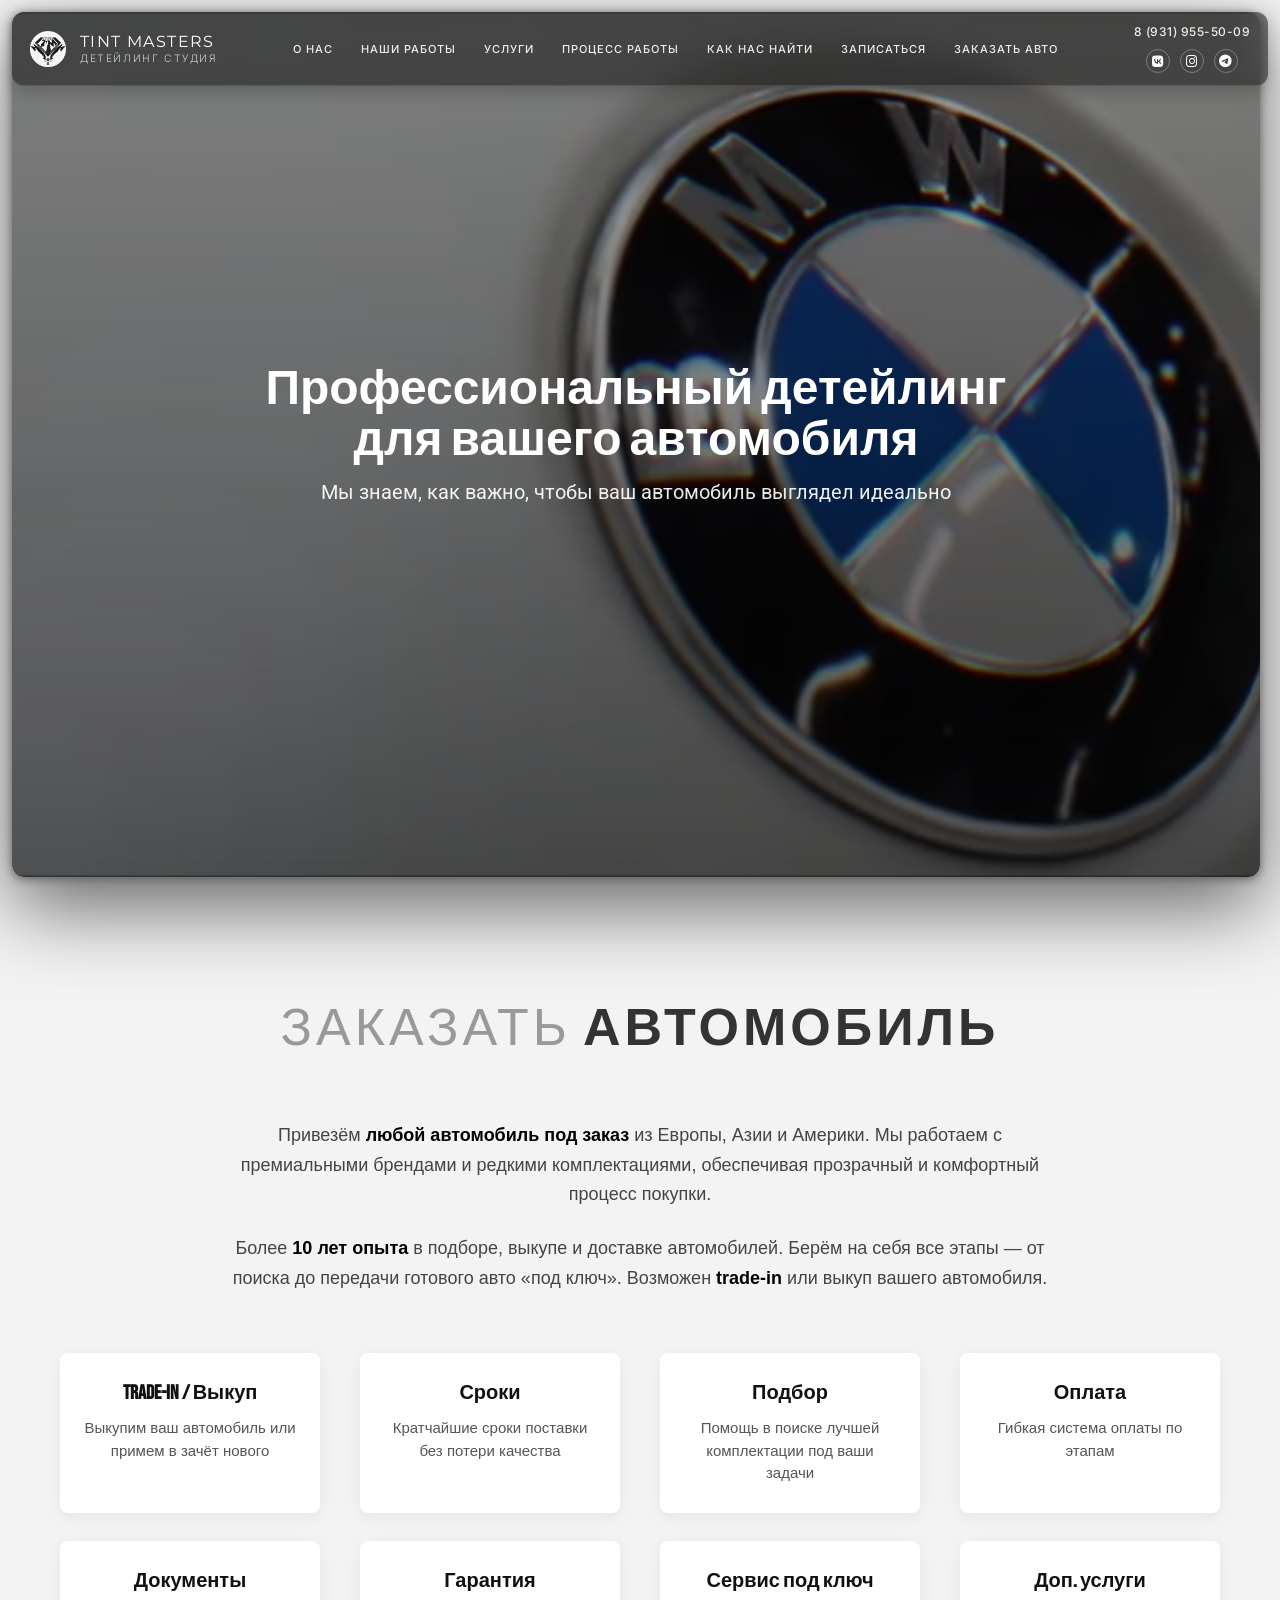
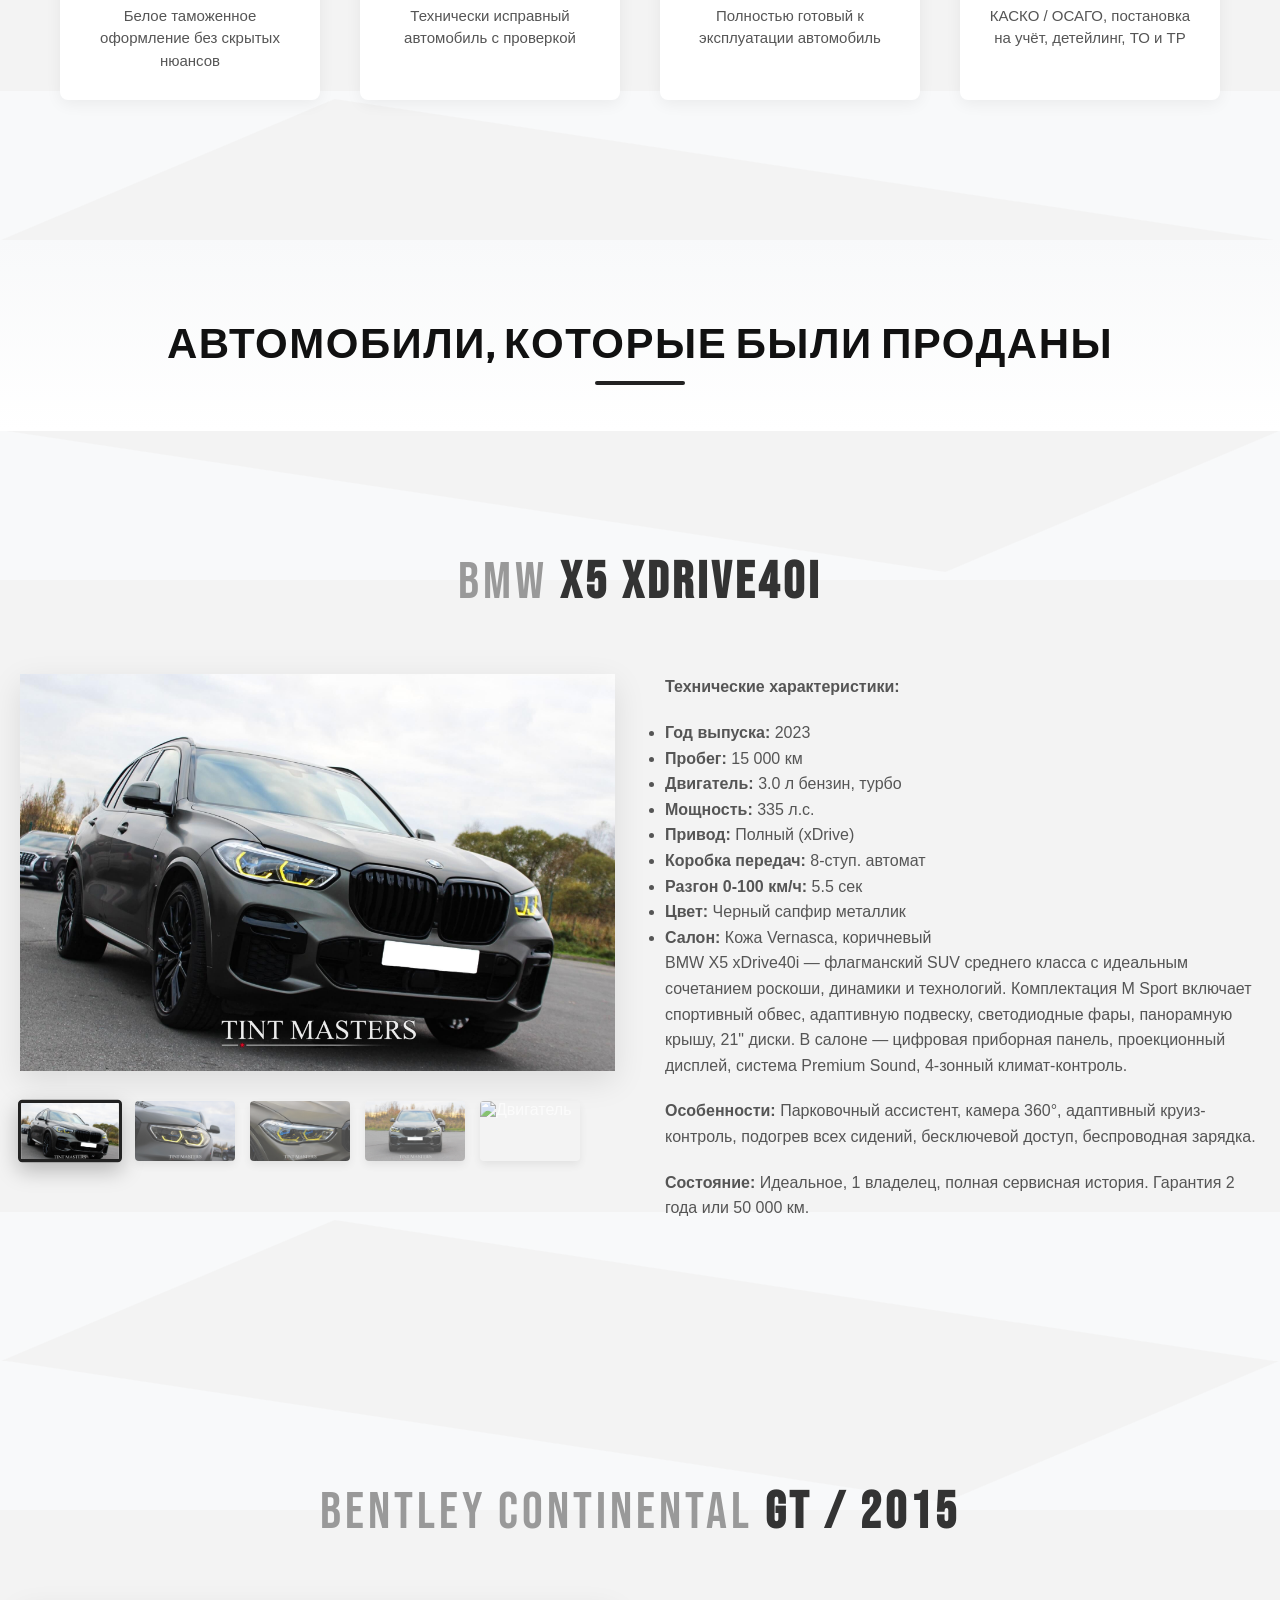
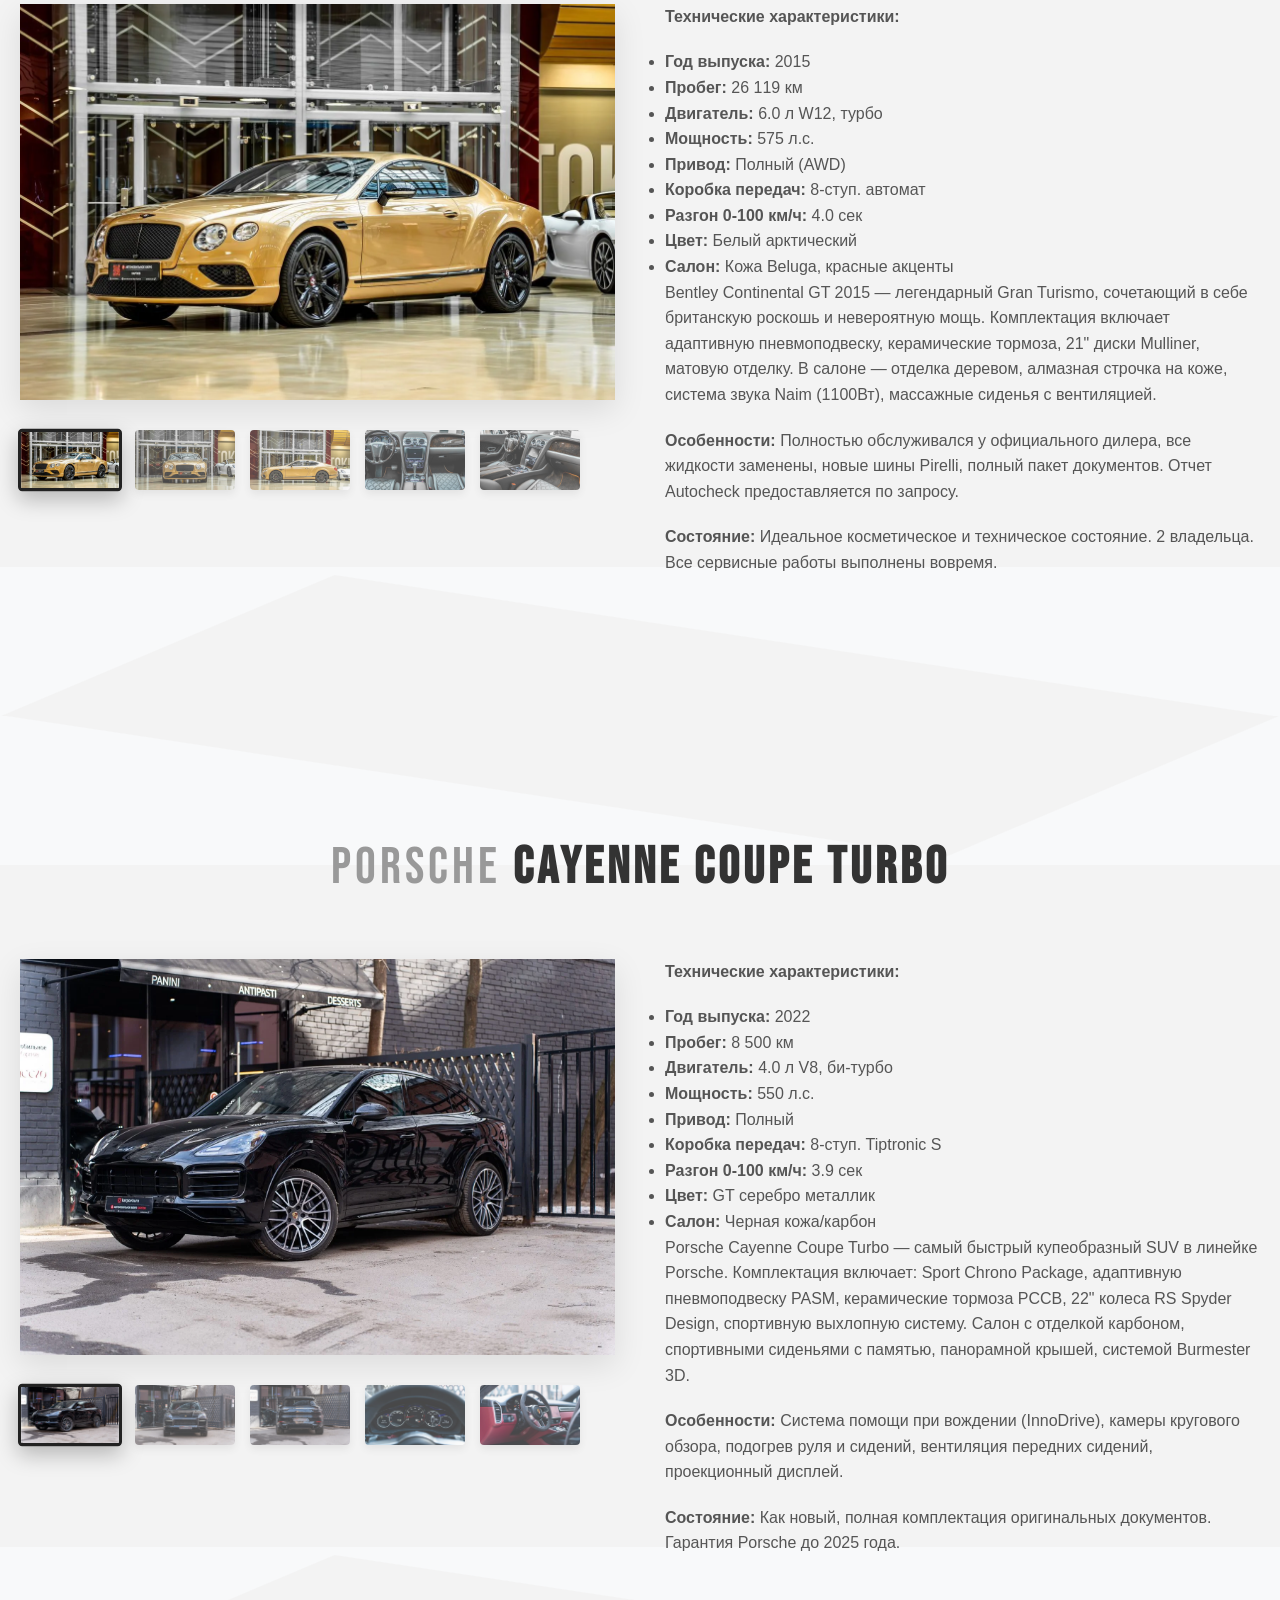
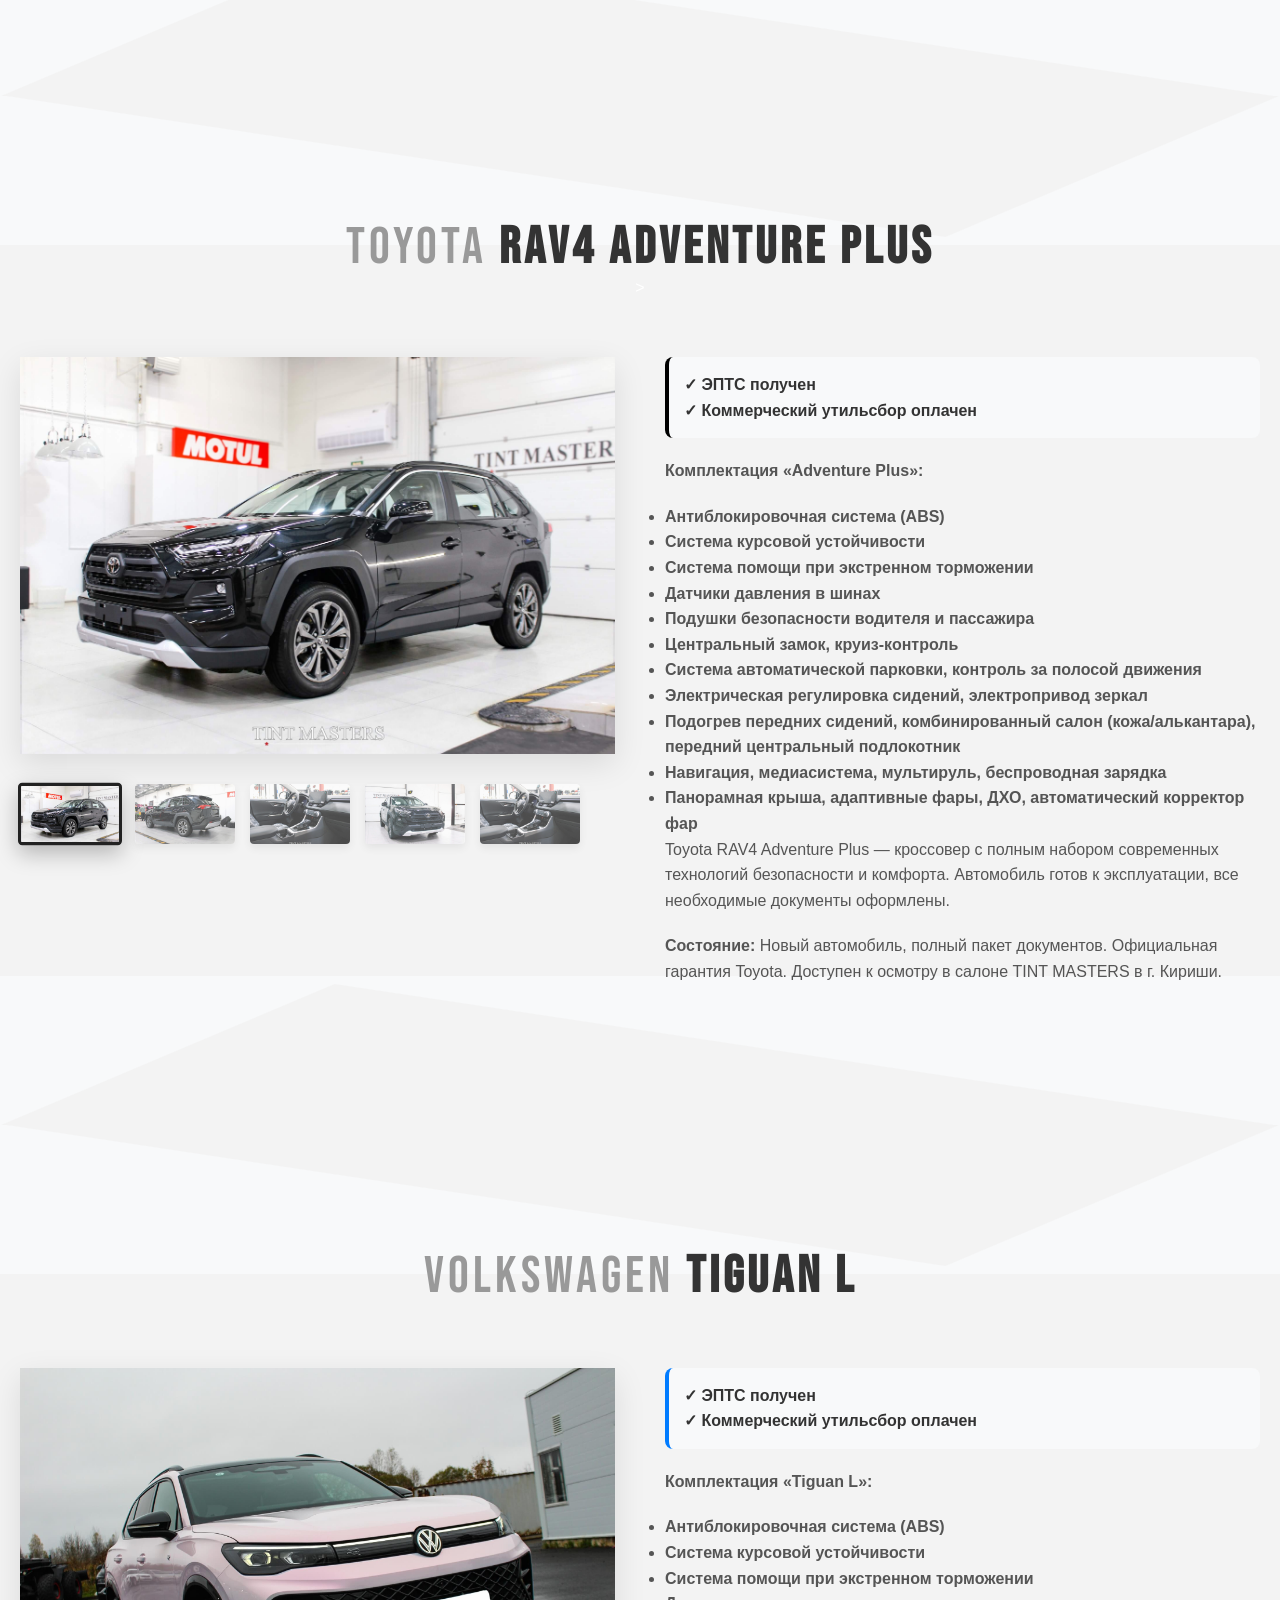
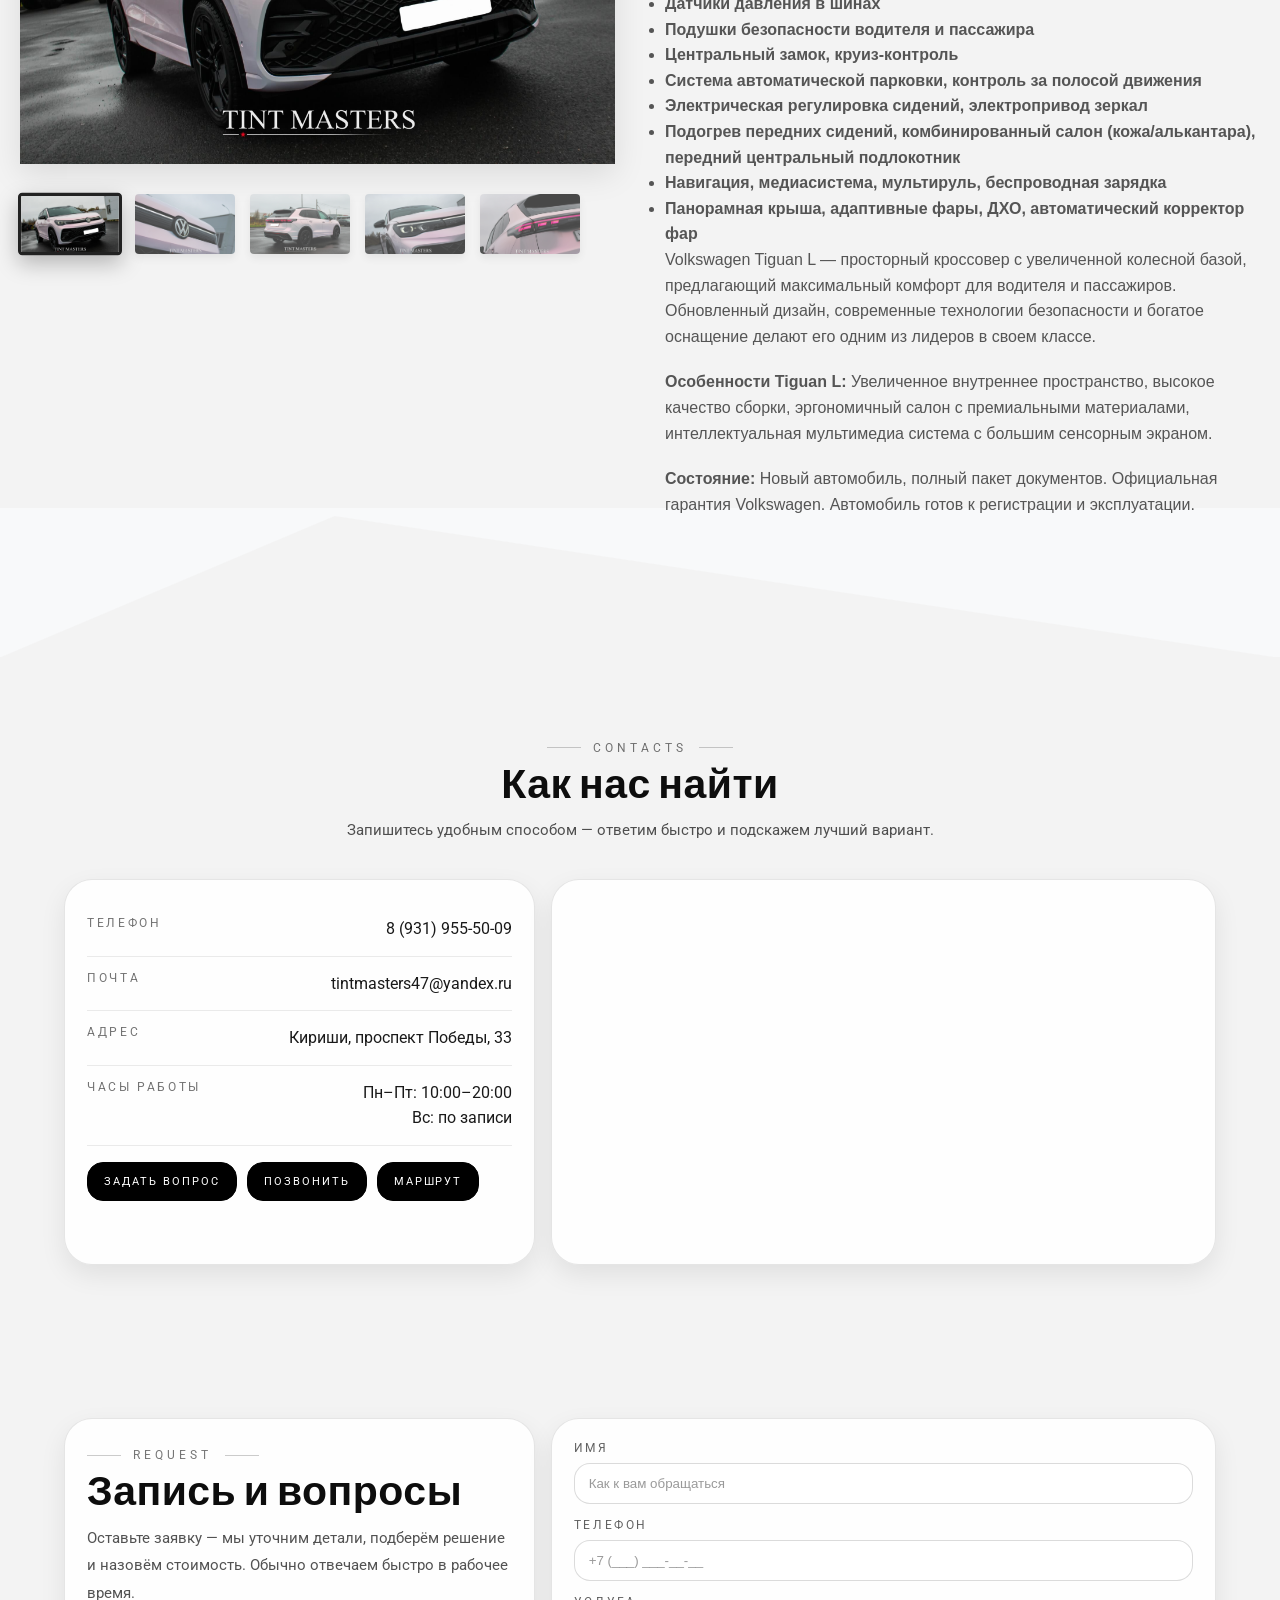
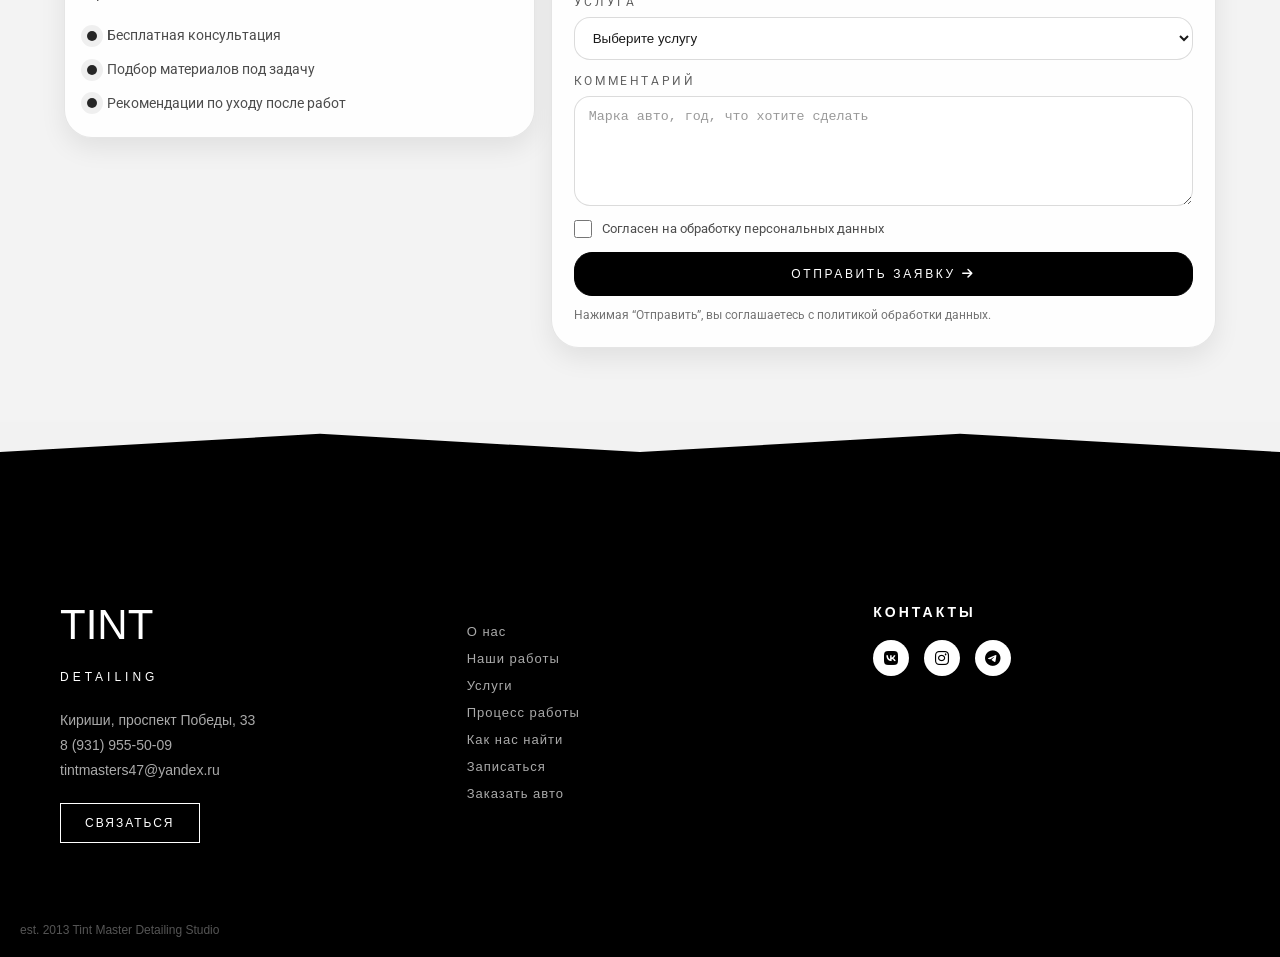
==== index-Avto.html @ ce27cd18 "test" ====
﻿<!DOCTYPE html>
<html lang="ru">

<head>
    <meta charset="UTF-8">
    <meta name="viewport" content="width=device-width, initial-scale=1.0">
    <meta http-equiv="X-UA-Compatible" content="ie=edge">
    <title>TINT MASTERS - Детейлинг автомобилей</title>
    <link href="https://fonts.googleapis.com/css2?family=Bebas+Neue&family=Roboto:wght@400;500&display=swap"
        rel="stylesheet">
    <link rel="stylesheet" href="https://cdnjs.cloudflare.com/ajax/libs/font-awesome/6.5.1/css/all.min.css">
    <!-- Favicon (иконка сайта) -->
    <link rel="icon" href="./Logo-Tint.png" type="image/png">
    <link rel="stylesheet" href="./static/style.css">
    <script src="./static/burger.js" defer></script>


    <!-- Вариант 1 (Inter + Montserrat) -->
    <link rel="preconnect" href="https://fonts.googleapis.com">
    <link rel="preconnect" href="https://fonts.gstatic.com" crossorigin>
    <link
        href="https://fonts.googleapis.com/css2?family=Inter:wght@300;400;500;600&family=Montserrat:wght@300;400;500&display=swap"
        rel="stylesheet">




</head>

<body>
    <!-- Header -->
    <header class="site-header">
        <div class="header-inner">
            <a class="brand" href="/index.html">
                <img src="./Logo-Tint.png" alt="TINT MASTERS Logo" class="brand-logo" />
                <div class="brand-text">
                    <div class="brand-name">TINT MASTERS</div>
                    <div class="brand-sub">Детейлинг студия</div>
                </div>
            </a>

            <!-- Десктоп меню -->
            <nav class="nav" aria-label="Главная навигация">
                <ul class="nav-list">
                    <li><a class="nav-link" href="/index.html#about">О нас</a></li>
                    <li><a class="nav-link" href="/index.html#works">Наши работы</a></li>
                    <li><a class="nav-link" href="/index.html#services">Услуги</a></li>
                    <li><a class="nav-link" href="/index.html#process">Процесс работы</a></li>
                    <li><a class="nav-link" href="#contacts">Как нас найти</a></li>
                    <li><a class="nav-link" href="#form">Записаться</a></li>
                    <li><a class="nav-link" href="/index-Avto.html">Заказать Авто</a></li>
                </ul>
            </nav>

            <!-- Бургер справа -->
            <button class="burger" id="burger" aria-label="Открыть меню" aria-expanded="false"
                aria-controls="mobileNav">
                <span></span><span></span><span></span>
            </button>
            <div class="header-contacts">
                <a href="tel:89319555009" class="header-phone">
                    8&nbsp;(931)&nbsp;955-50-09
                </a>

                <div class="header-socials">
                    <a href="https://vk.com/tint_ms" target="_blank">
                        <i class="fa-brands fa-vk"></i>
                    </a>
                    <a href="https://instagram.com/tint_masters_kirishi" target="_blank">
                        <i class="fa-brands fa-instagram"></i>
                    </a>
                    <a href="https://youtube.com/yourpage" target="_blank">
                        <i class="fa-brands fa-telegram"></i>
                    </a>
                </div>
            </div>
        </div>

        <!-- Затемнение -->
        <div class="nav-overlay" id="navOverlay" hidden></div>

        <!-- Мобильное меню (выезжает справа) -->
        <nav class="mobile-nav" id="mobileNav" aria-label="Мобильная навигация" aria-hidden="true">
            <div class="mobile-nav__top">
                <div class="mobile-nav__title">МЕНЮ</div>
                <button class="mobile-nav__close" id="mobileClose" aria-label="Закрыть меню">×</button>
            </div>

            <ul class="mobile-nav__list">
                <li><a class="mobile-nav__link" href="/index.html#about">О нас</a></li>
                <li><a class="mobile-nav__link" href="/index.html#works">Наши работы</a></li>
                <li><a class="mobile-nav__link" href="/index.html#services">Услуги</a></li>
                <li><a class="mobile-nav__link" href="/index.html#process">Процесс работы</a></li>
                <li><a class="mobile-nav__link" href="#contacts">Как нас найти</a></li>
                <li><a class="mobile-nav__link" href="#form">Записаться</a></li>
                <li><a class="mobile-nav__link" href="/index-Avto.html">Заказать Авто</a></li>
            </ul>

            <!-- CONTACTS (внизу бургера) -->
            <div class="mobile-nav__contacts">
                <div class="mobile-contact">
                    <span class="mobile-contact__label">Телефон</span>
                    <a href="tel:+79319555009" class="mobile-contact__value">
                        8 (931) 955-50-09
                    </a>
                </div>

                <div class="mobile-contact">
                    <span class="mobile-contact__label">Адрес</span>
                    <span class="mobile-contact__value">
                        Кириши<br>
                        ул. проспект Победы, 33
                    </span>
                </div>

                <div class="mobile-contact">
                    <span class="mobile-contact__label">Время работы</span>
                    <span class="mobile-contact__value">
                        Пн–Пт 10:00–20:00<br>
                        Вс — по записи
                    </span>
                </div>
            </div>

            <div class="mobile-nav__socials">
                <a href="https://vk.com/tint_ms" target="_blank" aria-label="VK">
                    <i class="fa-brands fa-vk"></i>
                </a>

                <a href="https://instagram.com/tint_masters_kirishi" target="_blank" aria-label="Instagram">
                    <i class="fa-brands fa-instagram"></i>
                </a>

                <a href="https://youtube.com/yourpage" target="_blank" aria-label="Telegram">
                    <i class="fa-brands fa-telegram"></i>
                </a>
            </div>
        </nav>
    </header>

    <!-- Hero Section (Главный баннер с видео) -->
    <section class="hero">
        <video autoplay muted loop id="hero-video">
            <source src="./IMG_1879.webm" type="video/webm">
        </video>

        <div class="hero-content">
            <h2>Профессиональный детейлинг для вашего автомобиля</h2>
            <p>Мы знаем, как важно, чтобы ваш автомобиль выглядел идеально</p>
        </div>
    </section>
    <section class="after-hero"></section>

    <section class="product-detail-section order-section">


        <div class="product-wrapper">
            <div class="product-title">
                <h1>
                    <span class="title-light">Заказать</span>
                    <span class="title-bold">автомобиль</span>
                </h1>
            </div>

            <div class="order-intro">
                <p>
                    Привезём <strong>любой автомобиль под заказ</strong> из Европы, Азии и Америки.
                    Мы работаем с премиальными брендами и редкими комплектациями,
                    обеспечивая прозрачный и комфортный процесс покупки.
                </p>

                <p>
                    Более <strong>10 лет опыта</strong> в подборе, выкупе и доставке автомобилей.
                    Берём на себя все этапы — от поиска до передачи готового авто «под ключ».
                    Возможен <strong>trade-in</strong> или выкуп вашего автомобиля.
                </p>
            </div>

            <div class="order-features">
                <div class="feature-item">
                    <h3>Trade-in / Выкуп</h3>
                    <p>Выкупим ваш автомобиль или примем в зачёт нового</p>
                </div>

                <div class="feature-item">
                    <h3>Сроки</h3>
                    <p>Кратчайшие сроки поставки без потери качества</p>
                </div>

                <div class="feature-item">
                    <h3>Подбор</h3>
                    <p>Помощь в поиске лучшей комплектации под ваши задачи</p>
                </div>

                <div class="feature-item">
                    <h3>Оплата</h3>
                    <p>Гибкая система оплаты по этапам</p>
                </div>

                <div class="feature-item">
                    <h3>Документы</h3>
                    <p>Белое таможенное оформление без скрытых нюансов</p>
                </div>

                <div class="feature-item">
                    <h3>Гарантия</h3>
                    <p>Технически исправный автомобиль с проверкой</p>
                </div>

                <div class="feature-item">
                    <h3>Сервис под ключ</h3>
                    <p>Полностью готовый к эксплуатации автомобиль</p>
                </div>

                <div class="feature-item">
                    <h3>Доп. услуги</h3>
                    <p>КАСКО / ОСАГО, постановка на учёт, детейлинг, ТО и ТР</p>
                </div>
            </div>
        </div>

        <div class="section-divider bottom-divider">
            <svg xmlns="http://www.w3.org/2000/svg" viewBox="0 0 1000 100" preserveAspectRatio="none">
                <path class="divider-fill" d="M737.9,94.7L0,0v100h1000V0L737.9,94.7z"></path>
            </svg>
        </div>
    </section>


    <section class="sold-cars-title">
        <h2>Автомобили, которые были проданы</h2>
    </section>


    <style>
        /* ============================================
   СЕКЦИЯ ЗАКАЗА АВТОМОБИЛЯ (order-section)
   ============================================ */

        .product-detail-section.order-section {
            position: relative;
            width: 100%;
            padding: 100px 0 140px;
            background-color: #f3f3f3;
            overflow: hidden;
            font-family: 'Segoe UI', Tahoma, Geneva, Verdana, sans-serif;
        }

        /* Заголовок */
        .product-title {
            text-align: center;
            margin-bottom: 50px;
        }

        .product-title h1 {
            font-size: 48px;
            font-weight: 700;
            text-transform: uppercase;
            letter-spacing: 3px;
            color: #222;
            margin: 0;
        }

        .title-light {
            color: #888;
            font-weight: 300;
        }



        /* Вступительный текст */
        .order-intro {
            max-width: 820px;
            margin: 0 auto 60px;
            text-align: center;
            font-size: 18px;
            line-height: 1.65;
            color: #444;
        }

        .order-intro p {
            margin: 0 0 24px;
        }

        .order-intro strong {
            color: #000;
            font-weight: 600;
        }

        /* Преимущества / фичи */
        .order-features {
            max-width: 1200px;
            margin: 0 auto;
            display: grid;
            grid-template-columns: repeat(auto-fit, minmax(260px, 1fr));
            gap: 28px 40px;
            padding: 0 20px;
        }

        .feature-item {
            background: #fff;
            padding: 28px 24px;
            border-radius: 8px;
            box-shadow: 0 4px 16px rgba(0, 0, 0, 0.06);
            transition: all 0.28s ease;
            text-align: center;
        }

        .feature-item:hover {
            transform: translateY(-6px);
            box-shadow: 0 12px 32px rgba(0, 0, 0, 0.1);
        }

        .feature-item h3 {
            margin: 0 0 12px;
            font-size: 20px;
            font-weight: 700;
            color: #111;
        }

        .feature-item p {
            margin: 0;
            font-size: 15px;
            line-height: 1.5;
            color: #555;
        }

        /* Адаптив */
        @media (max-width: 768px) {
            .product-title h1 {
                font-size: 38px;
                letter-spacing: 2px;
            }

            .order-intro {
                font-size: 16.5px;
                padding: 0 15px;
            }

            .order-features {
                grid-template-columns: 1fr;
                gap: 24px;
            }
        }

        @media (max-width: 480px) {
            .product-detail-section.order-section {
                padding: 80px 0 110px;
            }

            .product-title h1 {
                font-size: 32px;
            }
        }

        /* ============================================
   СЕКЦИЯ ПРОДАННЫХ АВТОМОБИЛЕЙ
   ============================================ */

        .sold-cars-title {
            position: relative;
            padding: 80px 0 60px;
            background: #fff;
            text-align: center;
            overflow: hidden;
        }

        .sold-cars-title h2 {
            font-size: 42px;
            color: #111;
            margin: 0;
            letter-spacing: 1.5px;
            text-transform: uppercase;
            position: relative;
            display: inline-block;
        }

        .sold-cars-title h2::after {
            content: '';
            position: absolute;
            bottom: -14px;
            left: 50%;
            transform: translateX(-50%);
            width: 90px;
            height: 4px;
            background: #222;
            border-radius: 2px;
        }

        /* Если хочешь сделать фон чуть другой или добавить лёгкий градиент */
        .sold-cars-title {
            /* Вариант с лёгким отличием от предыдущей секции */
            background: linear-gradient(to bottom, #f8f9fa 0%, #ffffff 100%);
        }

        /* Адаптив */
        @media (max-width: 768px) {
            .sold-cars-title {
                padding: 60px 0 40px;
            }

            .sold-cars-title h2 {
                font-size: 34px;
            }
        }

        @media (max-width: 480px) {
            .sold-cars-title h2 {
                font-size: 28px;
            }

            .sold-cars-title h2::after {
                width: 70px;
            }
        }
    </style>


    <!-- BMW X5 -->
    <section class="product-detail-section">
        <div class="section-divider top-divider">
            <svg xmlns="http://www.w3.org/2000/svg" viewBox="0 0 1000 100" preserveAspectRatio="none">
                <path class="divider-fill" d="M737.9,94.7L0,0v100h1000V0L737.9,94.7z"></path>
            </svg>
        </div>

        <div class="product-wrapper">
            <div class="product-title">
                <h1>
                    <span class="title-light">BMW</span>
                    <span class="title-bold">X5 xDrive40i</span>
                </h1>
            </div>

            <div class="product-grid">
                <div class="gallery-container">
                    <div class="main-image">
                        <img id="main-img-bmw" src="./static3/BWM.jpg" alt="BMW X5 xDrive40i - Главное фото"
                            loading="lazy">
                    </div>

                    <div class="thumbnails">
                        <img class="thumb active" src="./static3/BWM.jpg" alt="Вид спереди"
                            onclick="changeImage(this, 'main-img-bmw')">
                        <img class="thumb" src="./static3/BWM2.jpg" alt="Вид сбоку"
                            onclick="changeImage(this, 'main-img-bmw')">
                        <img class="thumb" src="./static3/BWM3.jpg" alt="Вид сзади"
                            onclick="changeImage(this, 'main-img-bmw')">
                        <img class="thumb" src="./static3/BWM4.jpg" alt="Интерьер"
                            onclick="changeImage(this, 'main-img-bmw')">
                        <img class="thumb" src="./static3/BWM5.jpg" alt="Двигатель"
                            onclick="changeImage(this, 'main-img-bmw')">
                    </div>
                </div>

                <div class="product-info">


                    <div class="description">
                        <p><strong>Технические характеристики:</strong></p>
                        <ul class="specs-list">
                            <li><strong>Год выпуска:</strong> 2023</li>
                            <li><strong>Пробег:</strong> 15 000 км</li>
                            <li><strong>Двигатель:</strong> 3.0 л бензин, турбо</li>
                            <li><strong>Мощность:</strong> 335 л.с.</li>
                            <li><strong>Привод:</strong> Полный (xDrive)</li>
                            <li><strong>Коробка передач:</strong> 8-ступ. автомат</li>
                            <li><strong>Разгон 0-100 км/ч:</strong> 5.5 сек</li>
                            <li><strong>Цвет:</strong> Черный сапфир металлик</li>
                            <li><strong>Салон:</strong> Кожа Vernasca, коричневый</li>
                        </ul>

                        <p>BMW X5 xDrive40i — флагманский SUV среднего класса с идеальным сочетанием роскоши, динамики и
                            технологий. Комплектация M Sport включает спортивный обвес, адаптивную подвеску,
                            светодиодные фары, панорамную крышу, 21" диски. В салоне — цифровая приборная панель,
                            проекционный дисплей, система Premium Sound, 4-зонный климат-контроль.</p>

                        <p><strong>Особенности:</strong> Парковочный ассистент, камера 360°, адаптивный круиз-контроль,
                            подогрев всех сидений, бесключевой доступ, беспроводная зарядка.</p>

                        <p><strong>Состояние:</strong> Идеальное, 1 владелец, полная сервисная история. Гарантия 2 года
                            или 50 000 км.</p>
                    </div>


                </div>
            </div>
        </div>

        <div class="section-divider bottom-divider">
            <svg xmlns="http://www.w3.org/2000/svg" viewBox="0 0 1000 100" preserveAspectRatio="none">
                <path class="divider-fill" d="M737.9,94.7L0,0v100h1000V0L737.9,94.7z"></path>
            </svg>
        </div>
    </section>

    <!-- Bentley Continental GT 2015 -->
    <section class="product-detail-section">
        <div class="section-divider top-divider">
            <svg xmlns="http://www.w3.org/2000/svg" viewBox="0 0 1000 100" preserveAspectRatio="none">
                <path class="divider-fill" d="M737.9,94.7L0,0v100h1000V0L737.9,94.7z"></path>
            </svg>
        </div>

        <div class="product-wrapper">
            <div class="product-title">
                <h1>
                    <span class="title-light">Bentley Continental</span>
                    <span class="title-bold">GT / 2015</span>
                </h1>
            </div>

            <div class="product-grid">
                <div class="gallery-container">
                    <div class="main-image">
                        <img id="main-img-bentley" src="./static3/Bently.webp"
                            alt="Bentley Continental GT 2015 - Главное фото" loading="lazy">
                    </div>

                    <div class="thumbnails">
                        <img class="thumb active" src="./static3/Bently.webp" alt="Вид спереди"
                            onclick="changeImage(this, 'main-img-bentley')">
                        <img class="thumb" src="./static3/Bently2.webp" alt="Вид сбоку"
                            onclick="changeImage(this, 'main-img-bentley')">
                        <img class="thumb" src="./static3/Bently3.webp" alt="Вид сзади"
                            onclick="changeImage(this, 'main-img-bentley')">
                        <img class="thumb" src="./static3/Bently4.webp" alt="Интерьер"
                            onclick="changeImage(this, 'main-img-bentley')">
                        <img class="thumb" src="./static3/Bently5.webp" alt="Двигатель"
                            onclick="changeImage(this, 'main-img-bentley')">
                    </div>
                </div>

                <div class="product-info">


                    <div class="description">
                        <p><strong>Технические характеристики:</strong></p>
                        <ul class="specs-list">
                            <li><strong>Год выпуска:</strong> 2015</li>
                            <li><strong>Пробег:</strong> 26 119 км</li>
                            <li><strong>Двигатель:</strong> 6.0 л W12, турбо</li>
                            <li><strong>Мощность:</strong> 575 л.с.</li>
                            <li><strong>Привод:</strong> Полный (AWD)</li>
                            <li><strong>Коробка передач:</strong> 8-ступ. автомат</li>
                            <li><strong>Разгон 0-100 км/ч:</strong> 4.0 сек</li>
                            <li><strong>Цвет:</strong> Белый арктический</li>
                            <li><strong>Салон:</strong> Кожа Beluga, красные акценты</li>
                        </ul>

                        <p>Bentley Continental GT 2015 — легендарный Gran Turismo, сочетающий в себе британскую роскошь
                            и невероятную мощь. Комплектация включает адаптивную пневмоподвеску, керамические тормоза,
                            21" диски Mulliner, матовую отделку. В салоне — отделка деревом, алмазная строчка на коже,
                            система звука Naim (1100Вт), массажные сиденья с вентиляцией.</p>

                        <p><strong>Особенности:</strong> Полностью обслуживался у официального дилера, все жидкости
                            заменены, новые шины Pirelli, полный пакет документов. Отчет Autocheck предоставляется по
                            запросу.</p>

                        <p><strong>Состояние:</strong> Идеальное косметическое и техническое состояние. 2 владельца. Все
                            сервисные работы выполнены вовремя.</p>
                    </div>


                </div>
            </div>
        </div>

        <div class="section-divider bottom-divider">
            <svg xmlns="http://www.w3.org/2000/svg" viewBox="0 0 1000 100" preserveAspectRatio="none">
                <path class="divider-fill" d="M737.9,94.7L0,0v100h1000V0L737.9,94.7z"></path>
            </svg>
        </div>
    </section>

    <!-- Porsche Cayenne Coupe -->
    <section class="product-detail-section">
        <div class="section-divider top-divider">
            <svg xmlns="http://www.w3.org/2000/svg" viewBox="0 0 1000 100" preserveAspectRatio="none">
                <path class="divider-fill" d="M737.9,94.7L0,0v100h1000V0L737.9,94.7z"></path>
            </svg>
        </div>

        <div class="product-wrapper">
            <div class="product-title">
                <h1>
                    <span class="title-light">Porsche</span>
                    <span class="title-bold">Cayenne Coupe Turbo</span>
                </h1>
            </div>

            <div class="product-grid">
                <div class="gallery-container">
                    <div class="main-image">
                        <img id="main-img-porsche" src="./static3/Porshe.webp"
                            alt="Porsche Cayenne Coupe Turbo - Главное фото" loading="lazy">
                    </div>

                    <div class="thumbnails">
                        <img class="thumb active" src="./static3/Porshe.webp" alt="Вид спереди"
                            onclick="changeImage(this, 'main-img-porsche')">
                        <img class="thumb" src="./static3/Porshe2.webp" alt="Вид сбоку"
                            onclick="changeImage(this, 'main-img-porsche')">
                        <img class="thumb" src="./static3/Porshe3.jpg" alt="Вид сзади"
                            onclick="changeImage(this, 'main-img-porsche')">
                        <img class="thumb" src="./static3/Porshe4.webp" alt="Интерьер"
                            onclick="changeImage(this, 'main-img-porsche')">
                        <img class="thumb" src="./static3/porshe5.jpg" alt="Двигатель"
                            onclick="changeImage(this, 'main-img-porsche')">
                    </div>
                </div>

                <div class="product-info">


                    <div class="description">
                        <p><strong>Технические характеристики:</strong></p>
                        <ul class="specs-list">
                            <li><strong>Год выпуска:</strong> 2022</li>
                            <li><strong>Пробег:</strong> 8 500 км</li>
                            <li><strong>Двигатель:</strong> 4.0 л V8, би-турбо</li>
                            <li><strong>Мощность:</strong> 550 л.с.</li>
                            <li><strong>Привод:</strong> Полный</li>
                            <li><strong>Коробка передач:</strong> 8-ступ. Tiptronic S</li>
                            <li><strong>Разгон 0-100 км/ч:</strong> 3.9 сек</li>
                            <li><strong>Цвет:</strong> GT серебро металлик</li>
                            <li><strong>Салон:</strong> Черная кожа/карбон</li>
                        </ul>

                        <p>Porsche Cayenne Coupe Turbo — самый быстрый купеобразный SUV в линейке Porsche. Комплектация
                            включает: Sport Chrono Package, адаптивную пневмоподвеску PASM, керамические тормоза PCCB,
                            22" колеса RS Spyder Design, спортивную выхлопную систему. Салон с отделкой карбоном,
                            спортивными сиденьями с памятью, панорамной крышей, системой Burmester 3D.</p>

                        <p><strong>Особенности:</strong> Система помощи при вождении (InnoDrive), камеры кругового
                            обзора, подогрев руля и сидений, вентиляция передних сидений, проекционный дисплей.</p>

                        <p><strong>Состояние:</strong> Как новый, полная комплектация оригинальных документов. Гарантия
                            Porsche до 2025 года.</p>
                    </div>


                </div>
            </div>
        </div>

        <div class="section-divider bottom-divider">
            <svg xmlns="http://www.w3.org/2000/svg" viewBox="0 0 1000 100" preserveAspectRatio="none">
                <path class="divider-fill" d="M737.9,94.7L0,0v100h1000V0L737.9,94.7z"></path>
            </svg>
        </div>
    </section>

    <!-- Toyota RAV4 Adventure Plus -->
    <section class="product-detail-section">
        <div class="section-divider top-divider">
            <svg xmlns="http://www.w3.org/2000/svg" viewBox="0 0 1000 100" preserveAspectRatio="none">
                <path class="divider-fill" d="M737.9,94.7L0,0v100h1000V0L737.9,94.7z"></path>
            </svg>
        </div>

        <div class="product-wrapper">
            <div class="product-title">
                <h1>
                    <span class="title-light">Toyota</span>
                    <span class="title-bold">RAV4 Adventure Plus</span>
                </h1>
                >
            </div>

            <div class="product-grid">
                <div class="gallery-container">
                    <div class="main-image">
                        <img id="main-img-toyota" src="./static3/Toyota.jpg"
                            alt="Toyota RAV4 Adventure Plus - Главное фото" loading="lazy">
                    </div>

                    <div class="thumbnails">
                        <img class="thumb active" src="./static3/Toyota.jpg" alt="Вид спереди"
                            onclick="changeImage(this, 'main-img-toyota')">
                        <img class="thumb" src="./static3/Toyota2.jpg" alt="Вид сбоку"
                            onclick="changeImage(this, 'main-img-toyota')">
                        <img class="thumb" src="./static3/Toyota3.jpg" alt="Вид сзади"
                            onclick="changeImage(this, 'main-img-toyota')">
                        <img class="thumb" src="./static3/Toyota4.jpg" alt="Интерьер"
                            onclick="changeImage(this, 'main-img-toyota')">
                        <img class="thumb" src="./static3/Toyota5.jpg" alt="Двигатель"
                            onclick="changeImage(this, 'main-img-toyota')">
                    </div>
                </div>

                <div class="product-info">


                    <div class="description">
                        <p
                            style="background-color: #f8f9fa; padding: 15px; border-radius: 8px; margin-bottom: 20px; border-left: 4px solid #000000;">
                            <strong style="color: #333;">✓ ЭПТС получен</strong><br>
                            <strong style="color: #333;">✓ Коммерческий утильсбор оплачен</strong>
                        </p>

                        <p><strong>Комплектация «Adventure Plus»:</strong></p>
                        <ul class="specs-list">
                            <li><strong>Антиблокировочная система (ABS)</strong></li>
                            <li><strong>Система курсовой устойчивости</strong></li>
                            <li><strong>Система помощи при экстренном торможении</strong></li>
                            <li><strong>Датчики давления в шинах</strong></li>
                            <li><strong>Подушки безопасности водителя и пассажира</strong></li>
                            <li><strong>Центральный замок, круиз‑контроль</strong></li>
                            <li><strong>Система автоматической парковки, контроль за полосой движения</strong></li>
                            <li><strong>Электрическая регулировка сидений, электропривод зеркал</strong></li>
                            <li><strong>Подогрев передних сидений, комбинированный салон (кожа/алькантара), передний
                                    центральный подлокотник</strong></li>
                            <li><strong>Навигация, медиасистема, мультируль, беспроводная зарядка</strong></li>
                            <li><strong>Панорамная крыша, адаптивные фары, ДХО, автоматический корректор фар</strong>
                            </li>
                        </ul>

                        <p>Toyota RAV4 Adventure Plus — кроссовер с полным набором современных технологий безопасности и
                            комфорта. Автомобиль готов к эксплуатации, все необходимые документы оформлены.</p>

                        <p><strong>Состояние:</strong> Новый автомобиль, полный пакет документов. Официальная гарантия
                            Toyota. Доступен к осмотру в салоне TINT MASTERS в г. Кириши.</p>
                    </div>


                </div>
            </div>
        </div>

        <div class="section-divider bottom-divider">
            <svg xmlns="http://www.w3.org/2000/svg" viewBox="0 0 1000 100" preserveAspectRatio="none">
                <path class="divider-fill" d="M737.9,94.7L0,0v100h1000V0L737.9,94.7z"></path>
            </svg>
        </div>
    </section>

    <section class="product-detail-section">
        <div class="section-divider top-divider">
            <svg xmlns="http://www.w3.org/2000/svg" viewBox="0 0 1000 100" preserveAspectRatio="none">
                <path class="divider-fill" d="M737.9,94.7L0,0v100h1000V0L737.9,94.7z"></path>
            </svg>
        </div>

        <div class="product-wrapper">
            <div class="product-title">
                <h1>
                    <span class="title-light">Volkswagen</span>
                    <span class="title-bold">Tiguan L</span>
                </h1>
            </div>

            <div class="product-grid">
                <div class="gallery-container">
                    <div class="main-image">
                        <img id="main-img-tiguan" src="./static3/Volkswagen.jpg"
                            alt="Volkswagen Tiguan L - Главное фото" loading="lazy">
                    </div>

                    <div class="thumbnails">
                        <img class="thumb active" src="./static3/Volkswagen.jpg" alt="Вид спереди"
                            onclick="changeImage(this, 'main-img-tiguan')">
                        <img class="thumb" src="./static3/Volkswagen2.jpg" alt="Вид сбоку"
                            onclick="changeImage(this, 'main-img-tiguan')">
                        <img class="thumb" src="./static3/Volkswagen3.jpg" alt="Вид сзади"
                            onclick="changeImage(this, 'main-img-tiguan')">
                        <img class="thumb" src="./static3/Volkswagen4.jpg" alt="Интерьер"
                            onclick="changeImage(this, 'main-img-tiguan')">
                        <img class="thumb" src="./static3/Volkswagen5.jpg" alt="Двигатель"
                            onclick="changeImage(this, 'main-img-tiguan')">
                    </div>
                </div>

                <div class="product-info">


                    <div class="description">
                        <p
                            style="background-color: #f8f9fa; padding: 15px; border-radius: 8px; margin-bottom: 20px; border-left: 4px solid #007bff;">
                            <strong style="color: #333;">✓ ЭПТС получен</strong><br>
                            <strong style="color: #333;">✓ Коммерческий утильсбор оплачен</strong>
                        </p>

                        <p><strong>Комплектация «Tiguan L»:</strong></p>
                        <ul class="specs-list">
                            <li><strong>Антиблокировочная система (ABS)</strong></li>
                            <li><strong>Система курсовой устойчивости</strong></li>
                            <li><strong>Система помощи при экстренном торможении</strong></li>
                            <li><strong>Датчики давления в шинах</strong></li>
                            <li><strong>Подушки безопасности водителя и пассажира</strong></li>
                            <li><strong>Центральный замок, круиз‑контроль</strong></li>
                            <li><strong>Система автоматической парковки, контроль за полосой движения</strong></li>
                            <li><strong>Электрическая регулировка сидений, электропривод зеркал</strong></li>
                            <li><strong>Подогрев передних сидений, комбинированный салон (кожа/алькантара), передний
                                    центральный подлокотник</strong></li>
                            <li><strong>Навигация, медиасистема, мультируль, беспроводная зарядка</strong></li>
                            <li><strong>Панорамная крыша, адаптивные фары, ДХО, автоматический корректор фар</strong>
                            </li>
                        </ul>

                        <p>Volkswagen Tiguan L — просторный кроссовер с увеличенной колесной базой, предлагающий
                            максимальный комфорт для водителя и пассажиров. Обновленный дизайн, современные технологии
                            безопасности и богатое оснащение делают его одним из лидеров в своем классе.</p>

                        <p><strong>Особенности Tiguan L:</strong> Увеличенное внутреннее пространство, высокое качество
                            сборки, эргономичный салон с премиальными материалами, интеллектуальная мультимедиа система
                            с большим сенсорным экраном.</p>

                        <p><strong>Состояние:</strong> Новый автомобиль, полный пакет документов. Официальная гарантия
                            Volkswagen. Автомобиль готов к регистрации и эксплуатации.</p>
                    </div>


                </div>
            </div>
        </div>

        <div class="section-divider bottom-divider">
            <svg xmlns="http://www.w3.org/2000/svg" viewBox="0 0 1000 100" preserveAspectRatio="none">
                <path class="divider-fill" d="M737.9,94.7L0,0v100h1000V0L737.9,94.7z"></path>
            </svg>
        </div>
    </section>


    <!-- JavaScript для смены изображений -->
    <script>
        function changeImage(thumb) {
            // Находим контейнер галереи
            const gallery = thumb.closest('.gallery-container');
            if (!gallery) return;

            // Основное изображение внутри этой галереи
            const mainImg = gallery.querySelector('.main-image img');
            if (mainImg) {
                mainImg.src = thumb.src;
            }

            // Переключение active
            gallery.querySelectorAll('.thumb').forEach(t => t.classList.remove('active'));
            thumb.classList.add('active');
        }

        // Функция для открытия полноэкранного просмотра
        function openFullscreen(imgElement) {
            // Создаем контейнер для полноэкранного просмотра
            const overlay = document.createElement('div');
            overlay.style.cssText = `
        position: fixed;
        top: 0;
        left: 0;
        width: 100%;
        height: 100%;
        background-color: rgba(0, 0, 0, 0.9);
        display: flex;
        justify-content: center;
        align-items: center;
        z-index: 9999;
        cursor: pointer;
    `;

            // Создаем крестик для закрытия
            const closeBtn = document.createElement('div');
            closeBtn.style.cssText = `
        position: fixed;
        top: 20px;
        right: 20px;
        width: 40px;
        height: 40px;
        background: rgba(255, 255, 255, 0.1);
        border-radius: 50%;
        display: flex;
        justify-content: center;
        align-items: center;
        cursor: pointer;
        z-index: 10000;
        transition: background 0.3s;
    `;

            // Добавляем крестик внутри
            closeBtn.innerHTML = `
        <svg width="20" height="20" viewBox="0 0 24 24" fill="none" stroke="white" stroke-width="2">
            <line x1="18" y1="6" x2="6" y2="18"></line>
            <line x1="6" y1="6" x2="18" y2="18"></line>
        </svg>
    `;

            // Создаем контейнер для изображения с отступами
            const imgContainer = document.createElement('div');
            imgContainer.style.cssText = `
    max-width: 1200px;    // Фиксированная максимальная ширина
    max-height: 800px;    // Фиксированная максимальная высота
    width: 90%;           // На мобильных - 90% экрана
    height: auto;
    cursor: default;
    display: flex;
    justify-content: center;
    align-items: center;
    margin: auto;
`;

            // Создаем изображение для полноэкранного просмотра
            const fullscreenImg = document.createElement('img');
            fullscreenImg.src = imgElement.src;
            fullscreenImg.alt = imgElement.alt;
            fullscreenImg.style.cssText = `
        max-width: 100%;
        max-height: 100%;
        object-fit: contain;
        display: block;
        cursor: default;
    `;

            // Функция для закрытия
            function closeFullscreen() {
                document.body.removeChild(overlay);
                document.body.style.overflow = 'auto'; // Возвращаем скролл
            }

            // Добавляем элементы
            imgContainer.appendChild(fullscreenImg);
            overlay.appendChild(imgContainer);
            overlay.appendChild(closeBtn);
            document.body.appendChild(overlay);

            // Блокируем скролл страницы
            document.body.style.overflow = 'hidden';

            // Обработчики событий
            closeBtn.addEventListener('click', function (e) {
                e.stopPropagation(); // Останавливаем всплытие
                closeFullscreen();
            });

            overlay.addEventListener('click', function (e) {
                // Закрываем только при клике на фон (не на изображение и не на крестик)
                if (e.target === overlay) {
                    closeFullscreen();
                }
            });

            // Закрытие по клавише ESC
            document.addEventListener('keydown', function closeOnEsc(e) {
                if (e.key === 'Escape') {
                    closeFullscreen();
                    // Удаляем обработчик после использования
                    document.removeEventListener('keydown', closeOnEsc);
                }
            });
        }

        // Добавляем обработчики на все основные изображения
        document.addEventListener('DOMContentLoaded', function () {
            // Находим все основные изображения в галереях
            const mainImages = document.querySelectorAll('.main-image img');

            mainImages.forEach(img => {
                // Добавляем курсор при наведении
                img.style.cursor = 'zoom-in';

                // Добавляем обработчик клика
                img.addEventListener('click', function () {
                    openFullscreen(this);
                });
            });
        });
    </script>
    <style>
        /* СЕКЦИЯ ПРОДУКТА */
        .product-detail-section {
            position: relative;
            width: 100%;
            padding: 120px 0;
            background-color: #f3f3f3;
            overflow: hidden;
            font-family: 'Segoe UI', Tahoma, Geneva, Verdana, sans-serif;
        }

        /* РАЗДЕЛИТЕЛИ */
        .section-divider.top-divider {
            position: absolute;
            top: -1px;
            left: 0;
            width: 100%;
            height: 150px;
            overflow: hidden;
            line-height: 0;
            transform: rotate(0deg);
            /* Для верха - без поворота */
            z-index: 1;
        }

        .section-divider.bottom-divider {
            position: absolute;
            bottom: -1px;
            left: 0;
            width: 100%;
            height: 150px;
            overflow: hidden;
            line-height: 0;
            transform: rotate(180deg);
            z-index: 1;
        }

        .section-divider svg {
            position: relative;
            display: block;
            width: calc(100% + 1.3px);
            height: 150px;
        }

        .divider-fill {
            fill: #f8f9fa;
        }

        /* КОНТЕЙНЕР */
        .product-wrapper {
            max-width: 1400px;
            margin: 0 auto;
            padding: 0 20px;
            position: relative;
            z-index: 2;
        }

        /* ЗАГОЛОВОК ПРОДУКТА */
        .product-title {
            text-align: center;
            margin-bottom: 60px;
        }

        .product-title h1 {
            font-size: 52px;
            font-weight: 700;
            text-transform: uppercase;
            letter-spacing: 4px;
            color: #333;
        }

        .title-light {
            color: #999;
            font-weight: 300;
        }



        /* ГРИД: ГАЛЕРЕЯ + ИНФО */
        .product-grid {
            display: grid;
            grid-template-columns: 1fr 1fr;
            gap: 50px;
        }

        /* ГАЛЕРЕЯ */
        .gallery-container {
            display: flex;
            flex-direction: column;
            gap: 20px;
        }

        .main-image {
            position: relative;
            overflow: hidden;
            border-radius: 0;
            box-shadow: 0 10px 30px rgba(0, 0, 0, 0.1);
            transition: box-shadow 0.4s ease;
        }

        .main-image:hover {
            box-shadow: 0 15px 35px rgba(0, 0, 0, 0.15);
        }

        .main-image img {
            width: 100%;
            height: auto;
            display: block;
            transition: transform 0.6s ease;
        }

        .main-image:hover img {
            transform: scale(1.05);
        }

        /* МИНИАТЮРЫ — перенос на новую строку после 6 штук, без скролла */
        .thumbnails {
            display: flex;
            flex-wrap: wrap;
            /* ← разрешаем перенос на следующую строку */
            justify-content: flex-start;
            /* выравнивание слева */
            gap: 15px;
            max-width: 100%;
            /* не вылезает за границы */
            padding: 10px 0;
            /* немного воздуха сверху/снизу */
        }

        /* Фиксируем размер миниатюр — они не растягиваются */
        .thumb {
            width: 100px;
            height: 60px;
            flex: 0 0 auto;
            /* не растягиваются, сохраняют размер */
            object-fit: cover;
            border-radius: 4px;
            /* можно оставить 0, если хочешь строго */
            cursor: pointer;
            opacity: 0.7;
            transition: opacity 0.3s ease, transform 0.3s ease, box-shadow 0.3s ease;
            box-shadow: 0 4px 10px rgba(0, 0, 0, 0.1);
        }

        /* При наведении и active — чуть красивее */
        .thumb:hover {
            opacity: 1;
            transform: scale(1.08);
            box-shadow: 0 8px 18px rgba(0, 0, 0, 0.2);
        }

        .thumb.active {
            opacity: 1;
            border: 3px solid #222;
            transform: scale(1.04);
            box-shadow: 0 8px 20px rgba(0, 0, 0, 0.25);
        }

        /* Самое важное — основной блок с фото не должен "расти" из-за миниатюр */
        .gallery-container {
            display: flex;
            flex-direction: column;
            gap: 20px;
        }

        /* Фиксируем пропорции основного изображения, чтобы высота не менялась */
        .main-image {
            position: relative;
            overflow: hidden;
            border-radius: 0;
            box-shadow: 0 10px 30px rgba(0, 0, 0, 0.1);
            transition: box-shadow 0.4s ease;
            aspect-ratio: 3 / 2;
            /* ← подбери под свои фото: 3/2, 4/3, 16/9, 5/4 и т.д. */
            width: 100%;
            background: #0a0a0a;
            /* запасной фон, если фото не загрузилось */
        }

        .main-image img {
            width: 100%;
            height: 100%;
            object-fit: cover;
            /* cover → красиво заполняет без искажений */
            object-position: center;
            transition: transform 0.6s ease;
        }

        .main-image:hover img {
            transform: scale(1.04);
        }

        /* ИНФОРМАЦИЯ О ПРОДУКТЕ */
        .product-info {
            display: flex;
            flex-direction: column;
            justify-content: flex-start;
            gap: 30px;
        }





        .description {
            font-size: 16px;
            line-height: 1.6;
            color: #555;
        }

        .description p {
            margin-bottom: 20px;
        }





        /* Стиль для текста под кнопкой */
        .small-note {
            margin-top: 10px;
            color: rgba(0, 0, 0, 0.55);
            font-size: 12px;
            line-height: 1.6;
            text-align: center;
            font-family: 'Inter', sans-serif;
        }

        /* Адаптивность */
        @media (max-width: 768px) {}

        /* Для светлого фона (в product-info) */
        .product-info .small-note {
            color: rgba(255, 255, 255, 0.7);
        }

        /* АДАПТИВНОСТЬ */

        /* ПЛАНШЕТЫ */
        @media (max-width: 1024px) {
            .product-grid {
                grid-template-columns: 1fr;
                gap: 40px;
            }

            .product-title h1 {
                font-size: 44px;
            }



            .thumbnails {
                justify-content: center;
            }
        }

        /* МОБИЛЬНЫЕ */
        @media (max-width: 768px) {
            .product-detail-section {
                padding: 80px 0;
            }

            .product-title {
                margin-bottom: 40px;
            }

            .product-title h1 {
                font-size: 36px;
                letter-spacing: 2px;
            }

            .thumb {
                width: 80px;
                height: 50px;
            }



            .description {
                font-size: 15px;
            }




        }

        /* МАЛЕНЬКИЕ ТЕЛЕФОНЫ */
        @media (max-width: 480px) {
            .thumbnails {
                gap: 10px;
            }

            .thumb {
                width: 70px;
                height: 45px;
            }


        }
    </style>





    <!-- КОНТАКТЫ + КАРТА -->
    <section id="contacts" class="section section--dark reveal">
        <div class="container">
            <div class="sec-head">
                <div class="sec-kicker">CONTACTS</div>
                <h2 class="sec-title">Как нас найти</h2>
                <p class="sec-sub">Запишитесь удобным способом — ответим быстро и подскажем лучший вариант.</p>
            </div>

            <div class="contacts-grid">
                <div class="contact-card">
                    <div class="contact-row">
                        <div class="contact-label">Телефон</div>
                        <a class="contact-value" href="tel:+79319555009">8 (931) 955-50-09</a>
                    </div>

                    <div class="contact-row">
                        <div class="contact-label">Почта</div>
                        <a class="contact-value" href="mailto:tintmasters47@yandex.ru">tintmasters47@yandex.ru</a>
                    </div>

                    <div class="contact-row">
                        <div class="contact-label">Адрес</div>
                        <div class="contact-value">Кириши, проспект Победы, 33</div>
                    </div>

                    <div class="contact-row">
                        <div class="contact-label">Часы работы</div>
                        <div class="contact-value">
                            Пн–Пт: 10:00–20:00<br>
                            Вс: по записи
                        </div>
                    </div>

                    <div class="contact-actions">
                        <a class="cbtn cbtn--primary" href="#form">Задать вопрос</a>
                        <a class="cbtn" href="tel:+79319555009">Позвонить</a>
                        <a class="cbtn" target="_blank" href="https://yandex.ru/maps/">Маршрут</a>
                    </div>


                </div>

                <div class="map-card">
                    <!-- Вставь сюда iframe карты (Яндекс/Google/2ГИС). Это заглушка. -->
                    <iframe
                        src="https://yandex.ru/map-widget/v1/?um=constructor%3A4cd0efb5db2f6d3b6871fe1e7adf350610385e0592f680a6e86d6a1855d10b58&amp;source=constructor"
                        width="800" height="500" frameborder="0"></iframe>
                </div>
            </div>
        </div>
    </section>







    <!-- СТИЛЬНАЯ ФОРМА (вопрос/запись) -->
    <section id="form" class="section section--dark section--cta reveal">
        <div class="container">
            <div class="cta-grid">
                <div class="cta-left">
                    <div class="sec-kicker">REQUEST</div>
                    <h2 class="sec-title">Запись и вопросы</h2>
                    <p class="sec-sub">
                        Оставьте заявку — мы уточним детали, подберём решение и назовём стоимость.
                        Обычно отвечаем быстро в рабочее время.
                    </p>

                    <div class="cta-points">
                        <div class="cta-point">
                            <span class="dot"></span> Бесплатная консультация
                        </div>
                        <div class="cta-point">
                            <span class="dot"></span> Подбор материалов под задачу
                        </div>
                        <div class="cta-point">
                            <span class="dot"></span> Рекомендации по уходу после работ
                        </div>
                    </div>
                </div>

                <form class="cta-form" action="#" method="post">
                    <div class="field">
                        <label>Имя</label>
                        <input type="text" name="name" placeholder="Как к вам обращаться" required>
                    </div>

                    <div class="field">
                        <label>Телефон</label>
                        <input type="tel" name="phone" placeholder="+7 (___) ___-__-__" required>
                    </div>

                    <div class="field">
                        <label>Услуга</label>
                        <select name="service" required>
                            <option value="" disabled selected>Выберите услугу</option>
                            <option>Защита кузова</option>
                            <option>Техническое обслуживание</option>
                            <option>Уход за кузовом</option>
                            <option>Уход за салоном</option>
                            <option>Автостёкла</option>
                            <option>Мототехника</option>
                            <option>Подарочные сертификаты</option>
                            <option>Другое</option>
                        </select>
                    </div>

                    <div class="field">
                        <label>Комментарий</label>
                        <textarea name="message" rows="4" placeholder="Марка авто, год, что хотите сделать"></textarea>
                    </div>

                    <label class="agree">
                        <input type="checkbox" required>
                        <span>Согласен на обработку персональных данных</span>
                    </label>

                    <button class="submit" type="submit">
                        Отправить заявку <i class="fa-solid fa-arrow-right"></i>
                    </button>

                    <div class="small">
                        Нажимая “Отправить”, вы соглашаетесь с политикой обработки данных.
                    </div>
                </form>
            </div>
        </div>
    </section>


    <!-- Уведомление об отправке -->
    <div class="toast" id="toast" role="status" aria-live="polite" aria-hidden="true">
        <div class="toast__icon">✓</div>
        <div class="toast__text">
            <div class="toast__title">Заявка отправлена</div>
            <div class="toast__desc">Мы свяжемся с вами в ближайшее время.</div>
        </div>
        <button class="toast__close" id="toastClose" type="button" aria-label="Закрыть">×</button>
    </div>





    <!-- Footer (Низ страницы) -->
    <footer class="footer">
        <div class="footer-wave"></div>

        <div class="footer-container">
            <!-- LEFT -->
            <div class="footer-col">
                <div class="logo">TINT<br><span>DETAILING</span></div>

                <p class="footer-text">
                    Кириши, проспект Победы, 33<br>
                    8 (931) 955-50-09<br>
                    tintmasters47@yandex.ru
                </p>

                <a href="#contacts" class="footer-btn">СВЯЗАТЬСЯ</a>
            </div>

            <!-- CENTER -->
            <div class="footer-col">
                <h4></h4>
                <ul>
                    <li><a href="#about">О нас</a></li>
                    <li><a href="#works">Наши работы</a></li>
                    <li><a href="#services">Услуги</a></li>
                    <li><a href="#process">Процесс работы</a></li>
                    <li><a href="#contacts">Как нас найти</a></li>
                    <li><a href="#form">Записаться</a></li>
                    <li><a href="/index-Avto.html">Заказать авто</a></li>

                </ul>
            </div>

            <!-- RIGHT -->
            <div class="footer-col">
                <h4>КОНТАКТЫ</h4>

                <div class="socials">
                    <a href="https://vk.com/tint_ms" target="_blank">
                        <i class="fa-brands fa-vk"></i>
                    </a>

                    <a href="https://instagram.com/tint_masters_kirishi" target="_blank">
                        <i class="fa-brands fa-instagram"></i>
                    </a>

                    <a href="https://youtube.com/yourpage" target="_blank">
                        <i class="fa-brands fa-telegram"></i>
                    </a>
                </div>
            </div>

        </div>

        <div class="footer-bottom">
            est. 2013 Tint Master Detailing Studio
        </div>
    </footer>


    <!-- =========================
     HEADER: эффект при скролле
     Добавляет класс .is-scrolled,
     когда страница прокручена вниз
========================= -->
    <script>
        const header = document.querySelector('.site-header');

        window.addEventListener(
            'scroll',
            () => {
                header.classList.toggle('is-scrolled', window.scrollY > 10);
            },
            { passive: true }
        );
    </script>





    <!-- =========================
     ПЛАВНЫЙ СКРОЛЛ ПО МЕНЮ
     Desktop + Mobile
     с учётом высоты header
========================= -->
    <script>
        document.addEventListener('DOMContentLoaded', () => {
            const header = document.querySelector('.site-header');
            const headerHeight = header ? header.offsetHeight : 0;

            const menuLinks = document.querySelectorAll(
                '.nav-link[href^="#"], .mobile-nav__link[href^="#"]'
            );

            menuLinks.forEach(link => {
                link.addEventListener('click', e => {
                    const targetId = link.getAttribute('href');
                    if (!targetId || targetId === '#') return;

                    const target = document.querySelector(targetId);
                    if (!target) return;

                    e.preventDefault();

                    const targetPosition =
                        target.getBoundingClientRect().top +
                        window.pageYOffset -
                        headerHeight;

                    window.scrollTo({
                        top: targetPosition,
                        behavior: 'smooth'
                    });

                    // закрываем мобильное меню
                    document.body.classList.remove('no-scroll');
                    document.querySelector('.site-header')?.classList.remove('menu-open');
                    document.getElementById('navOverlay')?.setAttribute('hidden', '');
                });
            });
        });
    </script>


    <!-- =========================
     FORM SUBMIT
     Показ уведомления (toast)
     и очистка формы
========================= -->
    <script>
        document.addEventListener('DOMContentLoaded', () => {
            const form = document.querySelector('#form form.cta-form');
            const toast = document.getElementById('toast');
            const toastClose = document.getElementById('toastClose');

            if (!form || !toast || !toastClose) return;

            let toastTimer = null;

            // показать уведомление
            function showToast() {
                toast.classList.add('is-show');
                toast.setAttribute('aria-hidden', 'false');

                clearTimeout(toastTimer);
                toastTimer = setTimeout(hideToast, 4000);
            }

            // скрыть уведомление
            function hideToast() {
                toast.classList.remove('is-show');
                toast.setAttribute('aria-hidden', 'true');
            }

            toastClose.addEventListener('click', hideToast);

            // отправка формы
            form.addEventListener('submit', (e) => {
                e.preventDefault(); // отменяем реальную отправку

                // здесь позже можно добавить fetch / ajax

                showToast();   // показываем уведомление
                form.reset();  // очищаем поля
            });
        });
    </script>


</body>

</html>
---- static/style.css ----
/* =========================================================
   1) СБРОС / БАЗА
   ========================================================= */
* {
  margin: 0;
  padding: 0;
  box-sizing: border-box;
}

html,
body {
  height: 100%;
  margin: 0;
  padding: 0;
  scroll-behavior: smooth;
}

body {
  font-family: 'Roboto', sans-serif;
  color: #fff;
  background: #f3f3f3;
  ;
  /* важно */
}

a {
  text-decoration: none;
  color: inherit;
}

.container {
  width: min(1200px, 90%);
  margin: 0 auto;
}

h1,
h2,
h3 {
  font-family: 'Bebas Neue', sans-serif;
}

/* =========================================================
   2) ПЕРЕМЕННЫЕ (СВЕТЛЫЙ ПРЕМИУМ UI)
   ========================================================= */
:root {
  /* фиксированный хедер */
  --header-h: 90px;

  /* светлая тема блоков */
  --bg: #f3f3f3;
  --paper: rgba(255, 255, 255, 0.92);
  --paper2: rgba(255, 255, 255, 0.78);
  --text: rgba(0, 0, 0, 0.92);
  --muted: rgba(0, 0, 0, 0.68);
  --muted2: rgba(0, 0, 0, 0.54);
  --stroke: rgba(0, 0, 0, 0.10);
  --stroke2: rgba(0, 0, 0, 0.18);
  --shadow: 0 26px 70px rgba(0, 0, 0, 0.12);
  --shadow2: 0 16px 44px rgba(0, 0, 0, 0.10);
  --shadow3: 0 10px 26px rgba(0, 0, 0, 0.08);
  --r: 20px;
  --r2: 28px;
}

/* =========================================================
   3) ХЕЛПЕРЫ СЕКЦИЙ / ЗАГОЛОВКИ СЕКЦИЙ
   ========================================================= */
.section {
  position: relative;
  padding: clamp(56px, 6vw, 92px) 0;
  overflow: hidden;
}

.section--dark {
  background: var(--bg);
  color: var(--text);
}

/* шапка секции */
.sec-head {
  max-width: 860px;
  margin: 0 auto 34px;
  text-align: center;
}

.sec-kicker {
  display: inline-flex;
  align-items: center;
  gap: 12px;
  font-size: 12px;
  letter-spacing: .34em;
  text-transform: uppercase;
  color: var(--muted2);
  margin-bottom: 10px;
}

.sec-kicker::before,
.sec-kicker::after {
  content: "";
  width: 34px;
  height: 1px;
  background: rgba(0, 0, 0, 0.20);
}

.sec-title {
  font-size: clamp(32px, 3.2vw, 46px);
  line-height: 1.04;
  margin: 0 0 10px;
  color: rgba(0, 0, 0, 0.95);
  letter-spacing: .5px;
}

.sec-sub {
  margin: 0;
  font-size: 15px;
  line-height: 1.85;
  color: var(--muted);
}

/* =========================================================
   4) ХЕДЕР 
   ========================================================= */
.site-header {
  position: fixed;
  top: 16px;
  /* Отступ сверху */
  left: 16px;
  /* Отступ слева */
  right: 16px;
  /* Отступ справа */
  z-index: 3000;

  background: rgba(0, 0, 0, 0.45);
  backdrop-filter: blur(14px);
  -webkit-backdrop-filter: blur(14px);

  border-bottom: 1px solid rgba(255, 255, 255, .12);
  border-radius: 12px;
  /* Скругление всех углов */

  /* Тень для лучшего визуального отделения от фона */
  box-shadow: 0 4px 20px rgba(0, 0, 0, 0.25);
}

/* при скролле — чуть плотнее, как у autoburo */
.site-header.is-scrolled {
  background: rgba(0, 0, 0, 0.65);
  box-shadow: 0 10px 30px rgba(0, 0, 0, 0.35);
}

/* Обновляем внутренний контейнер для скругленных углов */
.header-inner {
  width: 100%;
  padding: 18px 32px;
  display: flex;
  align-items: center;
  justify-content: space-between;
  gap: 28px;
  border-radius: inherit;
  /* Наследуем скругление от родителя */
}

/* Остальные стили остаются без изменений */
.brand {
  display: flex;
  align-items: center;
  gap: 14px;
  color: #fff;
  min-width: 220px;
  margin-left: 0;
}

.brand-logo {
  width: 54px;
  height: 54px;
  object-fit: cover;
  border-radius: 8px;
  filter: grayscale(100%);
  opacity: 0.95;
}

.brand-text {
  line-height: 1;
  display: flex;
  flex-direction: column;
}

.brand-name {
  font-size: 20px;
  letter-spacing: 2px;
  font-weight: 300;
  white-space: nowrap;
  display: block;
  width: 100%;
  text-align: left;
}

.brand-sub {
  margin-top: 4px;
  /* Уменьшенный отступ сверху */
  font-size: 12px;
  letter-spacing: 2.5px;
  /* Уменьшенный межбуквенный интервал */
  text-transform: uppercase;
  opacity: 0.75;
  white-space: nowrap;
  display: block;
  width: 100%;
  text-align: left;
  word-spacing: 0;
  /* Убираем дополнительный интервал между словами */
}

/* --- Навигация (десктоп) --- */
.nav {
  flex: 1;
  display: flex;
  justify-content: center;
  /* Центрируем навигацию по горизонтали */
}

.nav-list {
  display: flex;
  align-items: center;
  justify-content: center;
  /* Центрируем элементы списка внутри */
  gap: 18px;
  list-style: none;
  white-space: nowrap;
  margin: 0 auto;
  /* Дополнительное центрирование */
  padding: 0;
  /* Убираем отступы по умолчанию */
}

.nav-link {
  position: relative;
  display: inline-block;
  padding: 10px 18px;
  font-size: 12px;
  letter-spacing: 3px;
  text-transform: uppercase;
  color: rgba(255, 255, 255, 0.9);
  transition: color .25s ease;
  text-align: center;
  /* Центрируем текст внутри ссылок */
}

.nav-link::before {
  content: "";
  position: absolute;
  inset: 0;
  border: 1px solid rgba(255, 255, 255, 0);
  transform: scale(.96);
  opacity: 0;
  transition: opacity .25s ease, transform .25s ease, border-color .25s ease;
  border-radius: 6px;
  /* Добавляем скругление для рамки на пунктах меню */
}

.nav-link::after {
  content: "";
  position: absolute;
  inset: 0;
  background: rgba(255, 255, 255, 0.06);
  opacity: 0;
  transition: opacity .25s ease;
  border-radius: 6px;
  /* Добавляем скругление для фона на пунктах меню */
}

.nav-link:hover {
  color: #fff;
}

.nav-link:hover::before {
  opacity: 1;
  transform: scale(1);
  border-color: rgba(255, 255, 255, 0.85);
}

.nav-link:hover::after {
  opacity: 1;
}







.header-contacts {
  display: flex;
  flex-direction: column;
  align-items: anchor-center;
  gap: 10px;  /* Увеличиваем отступ между телефоном и соцсетями */
}

.header-phone {
  font-size: 13px;
  font-weight: 600;
  letter-spacing: .06em;
  color: #fff;
  opacity: .9;
  white-space: nowrap;
  transition: opacity .2s ease;
}

.header-phone:hover {
  opacity: 1;
}

.header-socials {
  display: flex;
  gap: 10px;
}

.header-socials a {
  width: 30px;
  height: 30px;
  border-radius: 50%;
  border: 1px solid rgba(255, 255, 255, 0.3);
  display: flex;
  align-items: center;
  justify-content: center;
  color: #fff;
  font-size: 16px;
  transition: background .25s ease, border-color .25s ease, transform .25s ease;
}

.header-socials a:hover {
  background: rgba(255, 255, 255, 0.12);
  border-color: rgba(255, 255, 255, 0.7);
  transform: translateY(-1px);
}


/* =========================================================
   ШРИФТЫ ДЛЯ ХЕДЕРА
   ========================================================= */

.site-header {
  font-family: 'Inter', -apple-system, BlinkMacSystemFont, 'Segoe UI', Roboto, Oxygen, Ubuntu, Cantarell, 'Open Sans', 'Helvetica Neue', sans-serif;
}

.brand-name {
  font-family: 'Montserrat', 'Inter', -apple-system, BlinkMacSystemFont, sans-serif;
  font-weight: 400;
  letter-spacing: 2px;
  line-height: 1.1;
}

.brand-sub {
  font-family: 'Inter', -apple-system, BlinkMacSystemFont, sans-serif;
  font-weight: 300;
  letter-spacing: 2.5px;
  line-height: 1.2;
}

.nav-link {
  font-family: 'Inter', -apple-system, BlinkMacSystemFont, sans-serif;
  font-weight: 500;
  letter-spacing: 1.5px;
}

.header-phone {
  font-family: 'Inter', -apple-system, BlinkMacSystemFont, sans-serif;
  font-weight: 500;
  letter-spacing: 0.5px;
}

/* =========================================================
   ДЕСКТОПНЫЕ МЕДИА-ЗАПРОСЫ (только уменьшение шрифтов, без сдвигов структуры)
   ========================================================= */

/* 1600-1400px - минимальные изменения */
@media (max-width: 1600px) and (min-width: 995px) {
  .site-header {
    top: 16px;
    left: 16px;
    right: 16px;
  }

  .header-inner {
    padding: 16px 24px;
    gap: 24px;
  }

  .brand {
    min-width: 200px;
  }

  .brand-logo {
    width: 44px;
    height: 44px;
  }

  .brand-name {
    font-size: 20px;
    letter-spacing: 1.8px;
  }

  .brand-sub {
    font-size: 13px;
    letter-spacing: 2px;
    margin-top: 2px;
  }

  /* НАВИГАЦИЯ */
  .nav-list {
    gap: 16px;
  }

  .nav-link {
    padding: 6px 12px;
    font-size: 11px;
    letter-spacing: 1.2px;
  }

  .nav-link::before {
    inset: -4px;
    border-radius: 6px;
  }

  .nav-link::after {
    inset: -4px;
    border-radius: 6px;
  }

  .header-phone {
    font-size: 13px;
  }

  .header-socials a {
    width: 28px;
    height: 28px;
    font-size: 15px;
  }
}

/* 1400-1300px */
@media (max-width: 1400px) and (min-width: 995px) {
  .site-header {
    top: 14px;
    left: 14px;
    right: 14px;
  }

  .header-inner {
    padding: 14px 20px;
    gap: 20px;
  }

  .brand {
    min-width: 180px;
  }

  .brand-logo {
    width: 40px;
    height: 40px;
  }

  .brand-name {
    font-size: 18px;
    letter-spacing: 1.6px;
  }

  .brand-sub {
    font-size: 12px;
    letter-spacing: 1.8px;
  }

  .nav-list {
    gap: 14px;
  }

  .nav-link {
    padding: 5px 10px;
    font-size: 11px;
    letter-spacing: 1.1px;
  }

  .nav-link::before {
    inset: -3px;
    border-radius: 5px;
  }

  .nav-link::after {
    inset: -3px;
    border-radius: 5px;
  }

  .header-phone {
    font-size: 12px;
  }

  .header-socials a {
    width: 26px;
    height: 26px;
    font-size: 14px;
  }
}

/* 1300-1200px */
@media (max-width: 1300px) and (min-width: 995px) {
  .site-header {
    top: 12px;
    left: 12px;
    right: 12px;
  }

  .header-inner {
    padding: 12px 18px;
    gap: 18px;
  }

  .brand {
    min-width: 160px;
  }

  .brand-logo {
    width: 36px;
    height: 36px;
  }

  .brand-name {
    font-size: 16px;
    letter-spacing: 1.4px;
  }

  .brand-sub {
    font-size: 10.3px;
    letter-spacing: 1.6px;
  }

  .nav-list {
    gap: 12px;
  }

  .nav-link {
    padding: 4px 8px;
    font-size: 11px;
    letter-spacing: 1px;
  }

  .nav-link::before {
    inset: -3px;
    border-radius: 5px;
  }

  .nav-link::after {
    inset: -3px;
    border-radius: 5px;
  }

  .header-phone {
    font-size: 12px;
  }

  .header-socials a {
    width: 24px;
    height: 24px;
    font-size: 13px;
  }
}

/* 1200-1100px */
@media (max-width: 1200px) and (min-width: 995px) {
  .site-header {
    top: 10px;
    left: 10px;
    right: 10px;
  }

  .header-inner {
    padding: 10px 16px;
    gap: 16px;
  }

  .brand {
    min-width: 140px;
  }

  .brand-logo {
    width: 32px;
    height: 32px;
  }

  .brand-name {
    font-size: 14px;
    letter-spacing: 1.2px;
  }

  .brand-sub {
    font-size: 9px;
    letter-spacing: 1.4px;
  }

  .nav-list {
    gap: 10px;
  }

  .nav-link {
    padding: 3px 6px;
    font-size: 9px;
    letter-spacing: 0.9px;
  }

  .nav-link::before {
    inset: -2px;
    border-radius: 4px;
  }

  .nav-link::after {
    inset: -2px;
    border-radius: 4px;
  }

  .header-phone {
    font-size: 12px;
  }

  .header-socials a {
    width: 22px;
    height: 22px;
    font-size: 12px;
  }
}


/* =========================================================
   5) БУРГЕР + МОБИЛЬНОЕ МЕНЮ (работает с body.menu-open)
   ========================================================= */

/* кнопка-бургер */
.burger {
  margin-left: auto;
  width: 44px;
  height: 44px;
  border: 1px solid rgba(255, 255, 255, 0.25);
  background: transparent;
  border-radius: 12px;
  padding: 10px;
  cursor: pointer;
  transition: transform .2s ease, border-color .2s ease, background .2s ease;

  display: none;
  flex-direction: column;
  justify-content: center;
  gap: 6px;
}

.burger:hover {
  border-color: rgba(255, 255, 255, 0.6);
  background: rgba(255, 255, 255, 0.06);
}

.burger span {
  display: block;
  width: 100%;
  height: 2px;
  background: rgba(255, 255, 255, 0.92);
  border-radius: 2px;
  transition: transform .25s ease, opacity .2s ease;
}

/* бургер -> крестик */
body.menu-open .burger span:nth-child(1) {
  transform: translateY(8px) rotate(45deg);
}

body.menu-open .burger span:nth-child(2) {
  opacity: 0;
}

body.menu-open .burger span:nth-child(3) {
  transform: translateY(-8px) rotate(-45deg);
}

/* затемнение фона - ВСЕГО ЭКРАНА */
.nav-overlay {
  position: fixed;
  top: -16px;
  left: -16px;
  width: 100vw;
  height: 100vh;
  background: rgba(0, 0, 0, 0.85);
  /* Более темный фон */
  backdrop-filter: blur(10px);
  -webkit-backdrop-filter: blur(10px);
  z-index: 1499;
  /* Ниже меню, но выше всего остального */

  opacity: 0;
  visibility: hidden;
  transition: opacity 0.3s ease, visibility 0.3s ease;

  /* Убираем любые отступы и расширяемся */
  margin: 0;
  padding: 0;
  box-sizing: border-box;
}

body.menu-open .nav-overlay {
  opacity: 1;
  visibility: visible;
}

/* выезжающее меню справа */
.mobile-nav {
  position: fixed;
  top: 0;
  right: 0;
  height: 100vh;
  width: min(360px, 86vw);
  background: rgba(0, 0, 0, 0.95);
  border-left: 1px solid rgba(255, 255, 255, 0.10);

  transform: translateX(110%);
  transition: transform .3s ease;
  z-index: 1500;
  /* Выше затемнения */
  padding: 18px;

  display: flex;
  flex-direction: column;
  gap: 14px;

  overflow: auto;
  -webkit-overflow-scrolling: touch;
}

body.menu-open .mobile-nav {
  transform: translateX(0);
}

/* Предотвращаем скролл основного контента при открытом меню */
body.menu-open {
  overflow: hidden !important;
}

.mobile-nav__top {
  display: flex;
  align-items: center;
  justify-content: space-between;
  padding-bottom: 14px;
  border-bottom: 1px solid rgba(255, 255, 255, 0.10);
}

.mobile-nav__title {
  color: #fff;
  font-size: 12px;
  letter-spacing: 4px;
  text-transform: uppercase;
  opacity: .85;
}

.mobile-nav__close {
  width: 40px;
  height: 40px;
  border-radius: 12px;
  border: 1px solid rgba(255, 255, 255, 0.20);
  background: transparent;
  color: #fff;
  font-size: 26px;
  line-height: 1;
  cursor: pointer;
  transition: background .2s ease, border-color .2s ease;
}

.mobile-nav__close:hover {
  background: rgba(255, 255, 255, 0.06);
  border-color: rgba(255, 255, 255, 0.55);
}

.mobile-nav__list {
  list-style: none;
  padding: 16px 0 0;
  margin: 0;
  display: grid;
  gap: 10px;
}

.mobile-nav__link {
  display: block;
  padding: 14px 16px;
  color: rgba(255, 255, 255, 0.92);
  letter-spacing: 2.5px;
  text-transform: uppercase;
  font-size: 13px;

  border-radius: 12px;
  border: 1px solid rgba(255, 255, 255, 0.08);
  background: rgba(255, 255, 255, 0.04);

  transition: all 0.25s ease;
}

.mobile-nav__link:hover,
.mobile-nav__link:focus {
  border-color: rgba(255, 255, 255, 0.7);
  background: rgba(255, 255, 255, 0.08);
  transform: translateX(4px);
  box-shadow: 0 6px 20px rgba(0, 0, 0, 0.3);
}

/* контакты внизу мобильного меню */
.mobile-nav__contacts {
  margin-top: auto;
  padding-top: 18px;
  border-top: 1px solid rgba(255, 255, 255, 0.12);

  display: grid;
  gap: 14px;

  background: rgba(255, 255, 255, 0.04);
  border: 1px solid rgba(255, 255, 255, 0.10);
  border-radius: 18px;
  padding: 14px;
  box-shadow: 0 12px 34px rgba(0, 0, 0, 0.22);
}

.mobile-contact {
  display: grid;
  grid-template-columns: 110px 1fr;
  gap: 10px;
  align-items: start;
  padding: 10px 0;
  border-bottom: 1px solid rgba(255, 255, 255, 0.10);
}

.mobile-contact:last-child {
  border-bottom: none;
  padding-bottom: 2px;
}

.mobile-contact__label {
  font-size: 10px;
  letter-spacing: .28em;
  text-transform: uppercase;
  color: rgba(255, 255, 255, 0.55);
  line-height: 1.4;
}

.mobile-contact__value {
  font-size: 14px;
  line-height: 1.55;
  color: rgba(255, 255, 255, 0.95);
  text-decoration: none;
  text-align: right;
}

.mobile-contact__value[href^="tel"] {
  font-size: 16px;
  font-weight: 600;
  letter-spacing: .02em;
}

@media (max-width: 380px) {
  .mobile-contact {
    grid-template-columns: 1fr;
  }

  .mobile-contact__value {
    text-align: left;
  }
}

/* соцсети */
.mobile-nav__socials {
  margin-top: 12px;
  padding-top: 18px;
  display: flex;
  justify-content: center;
  gap: 18px;
  border-top: 1px solid rgba(255, 255, 255, 0.12);
}

.mobile-nav__socials a {
  width: 42px;
  height: 42px;
  border-radius: 50%;
  border: 1px solid rgba(255, 255, 255, 0.25);
  display: flex;
  align-items: center;
  justify-content: center;
  color: #fff;
  font-size: 18px;
  transition: background .25s ease, border-color .25s ease, transform .25s ease;
}

.mobile-nav__socials a:hover {
  background: rgba(255, 255, 255, 0.08);
  border-color: rgba(255, 255, 255, 0.7);
  transform: translateY(-2px);
}



/* =========================================================
   6) HERO
   ========================================================= */
.hero {
  position: relative;
  height: calc(100vh - 35px);
  /* Учитываем высоту хедера и отступы */
  margin-top: 17px;
  /* Отступ сверху равный высоте хедера + отступы */
  overflow: hidden;
  box-shadow: 0 30px 80px #666, 0 2px 8px #666;
  z-index: 10;

  /* Рамка с закругленными углами как у хедера */
  border-radius: 12px;

  /* Ограничение ширины как у хедера */
  width: calc(100% - 32px);
  /* 16px слева + 16px справа */
  max-width: calc(100vw - 32px);
  margin-left: 16px;
  margin-right: 16px;
  box-sizing: border-box;
}

/* Убираем или корректируем послегеройский блок */
.after-hero {
  background: #f3f3f300;
  height: 160px;
  margin-top: -140px;
  /* Немного уменьшаем отрицательный отступ */
}

#hero-video {
  position: absolute;
  inset: 0;
  width: 100%;
  height: 100%;
  object-fit: cover;
  z-index: -1;
  border-radius: 11px;
  /* Немного меньше чем у .hero чтобы не обрезать рамку */
}

.hero::after {
  content: "";
  position: absolute;
  inset: 0;
  background: linear-gradient(180deg, rgba(0, 0, 0, 0.35), rgba(0, 0, 0, 0.65));
  pointer-events: none;
  z-index: 2;
  border-radius: 11px;
  /* Совпадает с видео */
}

.hero-content {
  position: absolute;
  top: 50%;
  left: 50%;
  transform: translate(-50%, -50%);
  text-align: center;
  color: #fff;
  width: min(860px, 92%);
  padding: 0 10px;
  z-index: 3;
}

.hero h2 {
  font-size: clamp(26px, 4.6vw, 48px);
  line-height: 1.08;
  margin-bottom: 10px;
  text-wrap: balance;
}

.hero p {
  font-size: clamp(14px, 2.6vw, 20px);
  line-height: 1.5;
  margin-bottom: 18px;
  opacity: .92;
}

.hero-arrow {
  position: absolute;
  bottom: 0;
  left: 0;
  background-size: cover;
  min-height: 300px;
  padding-bottom: 100px;
  overflow: hidden;
  z-index: 999;
  width: 100%;
}

.hero-arrow:after {
  content: '';
  position: absolute;
  bottom: 0;
  left: 0;
  border-left: 50vw solid #f3f3f3;
  border-right: 50vw solid #f3f3f3;
  border-top: 150px solid transparent;
}


@media (max-width: 1600px) and (min-width: 995px) {
  .hero {
    margin-top: 16px;
  }
}

@media (max-width: 1400px) and (min-width: 995px) {
  .hero {
    margin-top: 14px;
    /* Добавляем те же правила ширины */
    width: calc(100% - 28px);
    /* 16px слева + 16px справа */
    max-width: calc(100vw - 32px);
    margin-left: 14px;
    margin-right: 16px;
  }
}

@media (max-width: 1300px) and (min-width: 995px) {
  .hero {
    margin-top: 12px;
    /* Добавляем те же правила ширины */
    width: calc(100% - 24px);
    /* 16px слева + 16px справа */
    max-width: calc(100vw - 32px);
    margin-left: 12px;
    margin-right: 16px;

  }
}

@media (max-width: 1200px) and (min-width: 995px) {
  .hero {
    margin-top: 10px;
    /* Добавляем те же правила ширины */
    width: calc(100% - 20px);
    /* 16px слева + 16px справа */
    max-width: calc(100vw - 32px);
    margin-left: 10px;
    margin-right: 16px;
  }
}


/* =========================================================
   7) ABOUT (О НАС)
   ========================================================= */
.about--premium {
  position: relative;
  padding: clamp(42px, 6vw, 90px) 0;
  background: #f3f3f3;
  overflow: hidden;
}

.about--premium::after {
  content: "";
  position: absolute;
  top: -20%;
  right: -20%;
  width: 70%;
  height: 60%;
  background: rgba(243, 243, 243, 0.863);
  filter: blur(80px);
  z-index: 0;
  pointer-events: none;
}




.about__grid {
  position: relative;
  display: grid;
  grid-template-columns: 1.05fr .95fr;
  gap: clamp(22px, 4vw, 50px);
  align-items: center;
}

.about__content {
  text-align: left;
  max-width: 680px;
  opacity: 1;
  transform: none;
}

.about__kicker {
  display: inline-flex;
  align-items: center;
  gap: 10px;
  font-size: 12px;
  letter-spacing: .28em;
  text-transform: uppercase;
  color: #6b6b6b;
  margin-bottom: 10px;
}

.about__kicker::before {
  content: "";
  width: 36px;
  height: 1px;
  background: #bdbdbd;
}

.about__title {
  font-size: clamp(28px, 3.2vw, 42px);
  line-height: 1.05;
  margin: 0 0 14px;
  color: #0f0f0f;
}

.about__lead {
  font-size: 16px;
  line-height: 1.8;
  color: #3f3f3f;
  margin: 0 0 18px;
  max-width: 62ch;
}

.about__subtitle {
  font-size: 14px;
  letter-spacing: .18em;
  text-transform: uppercase;
  color: #222;
  margin: 22px 0 12px;
}

.about__list {
  margin: 0;
  padding: 0;
  list-style: none;
  display: grid;
  gap: 12px;
}

.about__list>li {
  position: relative;
  padding-left: 18px;
  color: #2e2e2e;
  line-height: 1.7;
  font-size: 15px;
}

.about__list>li::before {
  content: "";
  position: absolute;
  left: 0;
  top: .75em;
  width: 8px;
  height: 8px;
  border-radius: 999px;
  background: #111;
  transform: translateY(-50%);
  opacity: .85;
}

.about__list strong {
  color: #111;
  font-weight: 700;
}

.about__sublist {
  margin: 10px 0 0;
  padding-left: 18px;
  list-style: none;
  display: grid;
  gap: 8px;
  border-left: 1px solid #d4d4d4;
}

.about__sublist li {
  padding-left: 10px;
  color: #444;
  font-size: 14px;
  line-height: 1.6;
  position: relative;
}

.about__sublist li::before {
  content: "–";
  position: absolute;
  left: -8px;
  color: #111;
  opacity: .8;
}

.about__note {
  margin-top: 18px;
  color: #3b3b3b;
  line-height: 1.8;
}

.about__est {
  margin-top: 16px;
  font-size: 12px;
  letter-spacing: .16em;
  text-transform: uppercase;
  color: #8a8a8a;
}





/* фон секции about (если используешь) */
.about {
  background-image: url("./2pageback.jpg");
  background-repeat: no-repeat;
  background-size: cover;
  background-position: center center;
  position: relative;
}

.elementor-background-overlay {
  background-color: transparent;
  background-image: linear-gradient(120deg, #f3f3f3 41%, #FFFFFF00 100%), linear-gradient(to top, #f3f3f3 0%, transparent 50%), linear-gradient(135deg, #f3f3f3 0%, transparent 60%);
  opacity: 1;
  transition: background 0.3s, border-radius 0.3s, opacity 0.3s;
  position: absolute;
  inset: 0;
}

/* =========================================================
   8) НАШИ РАБОТЫ (КАРТОЧКИ)
   ========================================================= */
.works-grid {
  display: grid;
  grid-template-columns: repeat(12, 1fr);
  gap: 18px;
}

.work-card {
  position: relative;
  grid-column: span 6;
  min-height: 340px;
  border-radius: var(--r2);
  overflow: hidden;
  box-shadow: 3px 3px 12px #858585, -3px -3px 12px #e6e6e6;
  transition: box-shadow .35s ease, transform .35s ease;
  background: #fff;
}

.work-card::before {
  content: "";
  position: absolute;
  inset: -1px;
  border-radius: var(--r2);
  padding: 1px;
  background: linear-gradient(135deg,
      rgba(0, 0, 0, 0.30),
      rgba(0, 0, 0, 0.10),
      rgba(0, 0, 0, 0.22));
  -webkit-mask: linear-gradient(#000 0 0) content-box, linear-gradient(#000 0 0);
  -webkit-mask-composite: xor;
  mask-composite: exclude;
  pointer-events: none;
  z-index: 5;
  opacity: .65;
}

/* Стили для обычных карточек (одно изображение) */
.work-card>img:not(.before-image):not(.after-image) {
  width: 100%;
  height: 100%;
  object-fit: cover;
  display: block;
  transform: scale(1.03);
  filter: saturate(1.05) contrast(1.03);
  transition: transform .8s cubic-bezier(.2, .8, .2, 1), filter .8s cubic-bezier(.2, .8, .2, 1);
}

.work-card::after {
  content: "";
  position: absolute;
  inset: 0;
  background:
    radial-gradient(700px 300px at 25% 0%, rgba(255, 255, 255, 0.40), transparent 55%),
    linear-gradient(180deg, rgba(255, 255, 255, 0.06) 0%, rgba(0, 0, 0, 0.72) 100%);
  opacity: 1;
  z-index: 1;
}

.work-overlay {
  position: absolute;
  inset: 0;
  z-index: 3;
  padding: 22px;
  display: flex;
  flex-direction: column;
  justify-content: flex-end;
  gap: 10px;
}

.work-top {
  display: flex;
  align-items: center;
  justify-content: space-between;
  gap: 10px;
}

.work-tag {
  font-size: 11px;
  letter-spacing: .22em;
  text-transform: uppercase;
  color: rgba(0, 0, 0, 0.82);
  background: rgba(255, 255, 255, 0.78);
  border: 1px solid rgba(0, 0, 0, 0.14);
  padding: 8px 12px;
  border-radius: 999px;
  backdrop-filter: blur(8px);
}

.work-year {
  font-size: 12px;
  letter-spacing: .22em;
  text-transform: uppercase;
  color: rgba(255, 255, 255, 0.92);
}

.work-title {
  font-family: 'Bebas Neue', sans-serif;
  font-size: 24px;
  letter-spacing: .6px;
  color: #fff;
}

.work-meta {
  color: rgba(255, 255, 255, 0.82);
  font-size: 13px;
  letter-spacing: .04em;
}



.work-card:hover>img:not(.before-image):not(.after-image) {
  transform: scale(1.10);
  filter: saturate(1.12) contrast(1.06);
}




/* =========================================================
   Эффект "До/После" для карточек работ
   ========================================================= */

/* Контейнер для изображений (только для карточек с до/после) */
.image-container {
  position: absolute;
  inset: 0;
  width: 100%;
  height: 100%;
  overflow: hidden;
  z-index: 1;
}

/* Изображения внутри контейнера до/после */
.image-container img {
  position: absolute;
  inset: 0;
  width: 100%;
  height: 100%;
  object-fit: cover;
  display: block;
  transform: scale(1.03);
  filter: saturate(1.05) contrast(1.03);
  transition: all .8s cubic-bezier(.2, .8, .2, 1);
}

/* Изображение "ДО" */
.before-image {
  opacity: 1;
  z-index: 1;
}

/* Изображение "ПОСЛЕ" */
.after-image {
  opacity: 0;
  z-index: 2;
}



/* Метки ДО/ПОСЛЕ (только для карточек с этим эффектом) */
.before-after-labels {
  position: absolute;
  top: 22px;
  left: 22px;
  z-index: 6;
  display: flex;
  gap: 12px;
  pointer-events: none;
}

.label {
  font-family: 'Bebas Neue', sans-serif;
  font-size: 13px;
  letter-spacing: .15em;
  text-transform: uppercase;
  padding: 6px 14px;
  border-radius: 4px;
  backdrop-filter: blur(12px);
  transition: all .4s ease;
  font-weight: 500;
}

/* Черно-белый стиль для меток */
.before-label {
  color: #000;
  background: rgba(255, 255, 255, 0.92);
  border: 1px solid rgba(0, 0, 0, 0.25);
  box-shadow: 0 2px 8px rgba(0, 0, 0, 0.15);
}

.after-label {
  color: #fff;
  background: rgba(0, 0, 0, 0.85);
  border: 1px solid rgba(255, 255, 255, 0.2);
  box-shadow: 0 2px 8px rgba(0, 0, 0, 0.3);
  opacity: 0.4;
}



/* Для мобильных устройств (тач события) */
.work-card {
  cursor: pointer;
}

/* Обновляем z-index для других элементов */
.work-overlay {
  z-index: 3;
}




/* =========================================================
   9) СЛАЙДЕР ДЛЯ РАБОТ (горизонтальный скролл)
   ========================================================= */
.works-wrap {
  position: relative;
}

.works-viewport {
  overflow: hidden;
  border-radius: var(--r2);
}

/* Бесконечная прокрутка */
.works-grid.works-track {
  display: flex;
  gap: 18px;
  padding: 50px 6px;
  overflow-x: auto;
  scroll-snap-type: x mandatory;
  scroll-behavior: smooth;
  scrollbar-width: none;
  flex-wrap: nowrap;  /* Отключаем перенос строк, чтобы элементы шли в одну линию */
}

.works-grid.works-track::-webkit-scrollbar {
  display: none;
}

.works-grid.works-track .work-card {
  flex: 0 0 auto;
  scroll-snap-align: start;
  width: min(520px, 86vw);
  height: 340px;
  grid-column: unset;
  /* Плавное сворачивание и разворачивание слайдов */
  transition: transform 0.4s ease;
}


.works-arrow {
  position: absolute;
  top: 50%;
  transform: translateY(-50%);
  z-index: 10;
  width: 52px;
  height: 52px;
  border-radius: 16px;
  border: 1px solid rgba(255, 255, 255, 0.20);
  background: rgba(0, 0, 0, 0.35);
  backdrop-filter: blur(10px);
  color: rgba(255, 255, 255, 0.92);
  cursor: pointer;
  display: inline-flex;
  align-items: center;
  justify-content: center;
  transition: transform .2s ease, background .2s ease, border-color .2s ease, opacity .2s ease;
}

.works-arrow:hover {
  transform: translateY(-50%) scale(1.04);
  background: rgba(0, 0, 0, 0.50);
  border-color: rgba(255, 255, 255, 0.45);
}

.works-arrow--prev {
  left: 10px;
}

.works-arrow--next {
  right: 10px;
}



.works-grid.works-track {
  cursor: grab;
}

.works-viewport.is-dragging .works-grid.works-track {
  cursor: grabbing;
  scroll-behavior: auto;
}





/* =========================================================
   10) УСЛУГИ (servicesV2)
   ========================================================= */
.servicesV2 {
  background: #f3f3f3;
  color: #0f0f0f;
  padding: clamp(42px, 10vw, 100px) 0;
  position: relative;
  overflow: hidden;
}

.servicesV2::before {
  content: "";
  position: absolute;
  inset: -20%;
  background:
    radial-gradient(700px 420px at 15% 8%, rgba(0, 0, 0, .06), transparent 60%),
    radial-gradient(680px 420px at 85% 35%, rgba(0, 0, 0, .04), transparent 60%),
    radial-gradient(520px 360px at 30% 70%, rgba(0, 0, 0, .05), transparent 62%);
  filter: blur(12px);
  pointer-events: none;
  opacity: .9;
}

/* верх услуг */
.servicesV2__head {
  width: min(1400px, 94%);
  margin: 0 auto 26px;
  position: relative;
  z-index: 1;
}

.servicesV2__headInner {
  display: grid;
  grid-template-columns: 1.1fr .9fr;
  gap: clamp(16px, 3vw, 42px);
  align-items: end;
}

.servicesV2__title {
  margin: 0;
  font-family: 'Bebas Neue', sans-serif;
  font-size: clamp(44px, 6vw, 92px);
  line-height: .92;
  letter-spacing: 1px;
  text-transform: uppercase;
  color: #0f0f0f;
}

.servicesV2__lead {
  margin: 0;
  max-width: 52ch;
  color: rgba(0, 0, 0, .65);
  line-height: 1.75;
  font-size: 14px;
}

/* список услуг */
.servicesV2__list {
  width: min(1400px, 94%);
  margin: 0 auto;
  display: grid;
  gap: clamp(18px, 3vw, 28px);
  position: relative;
  z-index: 1;
}

/* карточка услуги */
.svc__card {
  display: grid;
  grid-template-columns: 1.1fr .9fr;
  gap: clamp(14px, 3vw, 28px);
  align-items: stretch;
  text-decoration: none;
  color: inherit;
}

/* шахматка */
.svc--rev .svc__card {
  grid-template-columns: .9fr 1.1fr;
}

.svc--rev .svc__media {
  order: 2;
}

.svc--rev .svc__body {
  order: 1;
}

/* фото */
.svc__media {
  position: relative;
  min-height: clamp(260px, 30vw, 420px);
  border-radius: 36px;
  overflow: hidden;
}

.svc__media img {
  width: 100%;
  height: 100%;
  object-fit: cover;
  display: block;
  transform: scale(1.03);
  filter: saturate(1.03) contrast(1.02);
  transition: transform .9s cubic-bezier(.2, .8, .2, 1), filter .9s cubic-bezier(.2, .8, .2, 1);
}

.svc__media::after {
  content: "";
  position: absolute;
  inset: 0;
  background:
    radial-gradient(800px 300px at 20% 0%, rgba(255, 255, 255, .55), transparent 55%),
    linear-gradient(180deg, rgba(255, 255, 255, .05), rgba(0, 0, 0, .12));
  pointer-events: none;
}

.svc__card:hover .svc__media img {
  transform: scale(1.08);
  filter: saturate(1.08) contrast(1.06);
}

/* текстовый блок */
.svc__body {
  border-radius: 36px;
  padding: clamp(18px, 3vw, 30px);
  background: rgba(255, 255, 255, .92);
  box-shadow:
    0 30px 80px rgba(0, 0, 0, .12),
    0 2px 8px rgba(0, 0, 0, .06);
  display: flex;
  flex-direction: column;
  justify-content: flex-end;
  gap: 12px;
}

.svc__name {
  margin: 0;
  font-family: 'Bebas Neue', sans-serif;
  font-size: clamp(26px, 3.2vw, 40px);
  letter-spacing: .8px;
  line-height: 1.02;
  text-transform: uppercase;
  color: #0f0f0f;
}



/* Общие стили для всех вариантов с новой информацией в карточке*/
.svc-service {
  display: inline-flex;
  align-items: center;
  margin-right: 16px;
  margin-bottom: 8px;
  line-height: 1.5;
  color: rgba(0, 0, 0, 0.75);
}

.svc-service__icon {
  margin-right: 8px;
  stroke: rgba(0, 0, 0, 0.4);
  flex-shrink: 0;
}

/* Для варианта с разделителями */
.svc-service-separator {
  margin: 0 12px;
  color: rgba(0, 0, 0, 0.3);
  opacity: 0.6;
}

/* Для столбца */
.svc__services {
  display: flex;
  flex-direction: column;
  gap: 8px;
}

.svc-service-item {
  position: relative;
  padding-left: 20px;
  line-height: 1.5;
  color: rgba(0, 0, 0, 0.75);
}

.svc-service-item::before {
  content: "—";
  position: absolute;
  left: 0;
  color: rgba(0, 0, 0, 0.4);
}

/* Адаптивные стили */
@media (max-width: 768px) {
  .svc-service {
    margin-right: 12px;
    margin-bottom: 6px;
  }

  .svc-service-separator {
    margin: 0 8px;
  }
}



.svc__meta {
  margin-top: 10px;
  display: flex;
  align-items: center;
  justify-content: space-between;
  gap: 12px;
}

.svc__tag {
  font-size: 11px;
  letter-spacing: .22em;
  text-transform: uppercase;
  color: rgba(0, 0, 0, .55);
}

.svc__cta {
  display: inline-flex;
  align-items: center;
  gap: 10px;
  font-size: 12px;
  letter-spacing: .18em;
  text-transform: uppercase;
  color: rgba(0, 0, 0, .85);
  transition: transform .25s ease;
  white-space: nowrap;
}

.svc__arrow {
  display: inline-flex;
  width: 40px;
  height: 40px;
  border-radius: 999px;
  align-items: center;
  justify-content: center;
  background: rgba(0, 0, 0, 0.2);
  border: 1px solid rgba(0, 0, 0, .18);
  transition: transform .25s ease, background .25s ease, border-color .25s ease;
}

.svc__card:hover .svc__cta {
  transform: translateX(2px);
}

.svc__card:hover .svc__arrow {
  transform: translateX(2px);
  background: rgba(0, 0, 0, .08);
  border-color: rgba(0, 0, 0, .35);
}


/* Кнопка ПОДРОБНЕЕ */
.box {
  width: 45px;
  height: 45px;
  background: #000000;
  border-radius: 25px;
  display: flex;
  justify-items: center;
  justify-content: center;
  align-items: center;
  transition: 0.3s;
  cursor: pointer;
  position: relative;
}

.arrow {
  border: solid rgb(255, 255, 255);
  border-width: 0 3px 3px 0;
  display: inline-block;
  padding: 3px;
}

.right {
  transform: rotate(-45deg);
}

.box:hover {
  width: 160px;
  background: linear-gradient(to right, #000000, rgb(0, 0, 0));
}

.box:hover .arrow {
  display: none;
}

.box .text {
  display: none;
}

.box:hover .text {
  display: flex;
  font-size: 16px;
  font-weight: 550;
  color: rgb(255, 255, 255);
  letter-spacing: 0.6px;
  animation: anima 0.6s ease;
}

@keyframes anima {
  0% {
    opacity: 0;
  }

  100% {
    opacity: 1;
  }
}

.box:active {
  background: linear-gradient(to right, rgb(0, 0, 0), rgb(0, 0, 0));
}

/* =========================================================
   11) ПРОЦЕСС РАБОТЫ
   ========================================================= */
.process-grid {
  display: grid;
  grid-template-columns: repeat(12, 1fr);
  gap: 16px;
}

.step-card {
  grid-column: span 3;
  border-radius: var(--r);
  padding: 22px 20px;
  background: rgba(255, 255, 255, 0.90);
  border: 1px solid rgba(0, 0, 0, 0.10);
  box-shadow: var(--shadow3);
  position: relative;
  overflow: hidden;
  transition: transform .35s ease, box-shadow .35s ease, border-color .35s ease;
}

.step-card::before {
  content: "";
  position: absolute;
  inset: 0;
  background: radial-gradient(520px 220px at 20% 0%, rgba(0, 0, 0, 0.06), transparent 62%);
  opacity: .9;
  pointer-events: none;
}

.step-num {
  font-family: 'Bebas Neue', sans-serif;
  font-size: 40px;
  letter-spacing: 2px;
  color: rgba(0, 0, 0, 0.92);
}

.step-title {
  margin-top: 8px;
  font-size: 18px;
  color: rgba(0, 0, 0, 0.92);
  letter-spacing: .4px;
}

.step-text {
  margin-top: 10px;
  color: rgba(0, 0, 0, 0.66);
  line-height: 1.8;
  font-size: 14px;
}

.step-card:hover {
  transform: translateY(-6px);
  box-shadow: var(--shadow2);
  border-color: rgba(0, 0, 0, 0.18);
}

/* =========================================================
   12) FAQ
   ========================================================= */
.faq {
  max-width: 940px;
  margin: 0 auto;
  display: grid;
  gap: 12px;
}

.faq-item {
  border-radius: var(--r);
  border: 1px solid rgba(0, 0, 0, 0.10);
  background: rgba(255, 255, 255, 0.92);
  box-shadow: var(--shadow3);
  overflow: hidden;
  transition: transform .25s ease, border-color .25s ease, box-shadow .25s ease;
}

.faq-item:hover {
  transform: translateY(-2px);
  border-color: rgba(0, 0, 0, 0.18);
  box-shadow: var(--shadow2);
}

.faq-q {
  cursor: pointer;
  padding: 18px 72px 18px 18px;
  list-style: none;
  color: rgba(0, 0, 0, 0.88);
  font-size: 14px;
  letter-spacing: .03em;
  position: relative;
  user-select: none;
  white-space: normal;
  overflow-wrap: anywhere;
  line-height: 1.35;
}

.faq-q::-webkit-details-marker {
  display: none;
}

.faq-q::after {
  content: "+";
  position: absolute;
  right: 16px;
  top: 50%;
  transform: translateY(-50%);
  width: 36px;
  height: 36px;
  border-radius: 14px;
  border: 1px solid rgba(0, 0, 0, 0.14);
  background: rgba(0, 0, 0, 0.03);
  display: flex;
  align-items: center;
  justify-content: center;
  color: rgba(0, 0, 0, 0.85);
  transition: transform .25s ease, background .25s ease, border-color .25s ease;
}

.faq-item[open] .faq-q::after {
  content: "–";
  background: rgba(0, 0, 0, 0.05);
  border-color: rgba(0, 0, 0, 0.20);
  transform: translateY(-50%) rotate(180deg);
}

.faq-a {
  padding: 0 18px 18px;
  color: rgba(0, 0, 0, 0.68);
  line-height: 1.85;
  font-size: 14px;
  animation: none;
}

/* =========================================================
   13) КОНТАКТЫ + КАРТА
   ========================================================= */
.contacts-grid {
  display: grid;
  grid-template-columns: repeat(12, 1fr);
  gap: 16px;
  align-items: stretch;
}

.contact-card,
.map-card {
  border-radius: var(--r2);
  border: 1px solid rgba(0, 0, 0, 0.10);
  background: rgba(255, 255, 255, 0.92);
  box-shadow: var(--shadow3);
  overflow: hidden;
}

.contact-card {
  grid-column: span 5;
  padding: 22px;
}

.map-card {
  grid-column: span 7;
}

.map-card iframe {
  width: 100%;
  height: 100%;
  min-height: 380px;
  border: 0;
  filter: grayscale(30%) contrast(1.05) brightness(1.02);
}

.contact-row {
  display: flex;
  align-items: flex-start;
  justify-content: space-between;
  gap: 18px;
  padding: 14px 0;
  border-bottom: 1px solid rgba(0, 0, 0, 0.08);
}

.contact-row:last-of-type {
  border-bottom: none;
  padding-bottom: 6px;
}

.contact-label {
  color: rgba(0, 0, 0, 0.55);
  font-size: 12px;
  letter-spacing: .22em;
  text-transform: uppercase;
  min-width: 120px;
}

.contact-value {
  color: rgba(0, 0, 0, 0.90);
  text-align: right;
  line-height: 1.6;
}

.contact-actions {
  display: flex;
  flex-wrap: wrap;
  gap: 10px;
  margin-top: 16px;
}

.cbtn {
  display: inline-flex;
  align-items: center;
  justify-content: center;

  padding: 12px 16px;
  border-radius: 16px;

  background: #000;
  color: #fff;

  border: 1px solid #000;

  letter-spacing: .18em;
  text-transform: uppercase;
  font-size: 11px;

  transition:
    transform .25s ease,
    background .25s ease,
    color .25s ease,
    border-color .25s ease,
    box-shadow .25s ease;
}

.cbtn:hover {
  transform: translateY(-2px);

  background: #fff;
  color: #000;

  border-color: #000;
  box-shadow: 0 10px 24px rgba(0, 0, 0, 0.08);
}

/* если есть primary — просто наследует */
.cbtn--primary {
  background: #000;
  color: #fff;
}


/* =========================================================
   14) CTA ФОРМА
   ========================================================= */
.section--cta {
  background: var(--bg);
}

.cta-grid {
  display: grid;
  grid-template-columns: repeat(12, 1fr);
  gap: 16px;
  align-items: start;
}

.cta-left,
.cta-form {
  border-radius: var(--r2);
  border: 1px solid rgba(0, 0, 0, 0.10);
  background: rgba(255, 255, 255, 0.92);
  box-shadow: var(--shadow3);
  padding: 22px;
}

.cta-left {
  grid-column: span 5;
}

.cta-form {
  grid-column: span 7;
}

.cta-points {
  margin-top: 16px;
  display: grid;
  gap: 10px;
}

.cta-point {
  display: flex;
  align-items: center;
  gap: 10px;
  color: rgba(0, 0, 0, 0.70);
  line-height: 1.7;
  font-size: 14px;
}

.cta-point .dot {
  width: 10px;
  height: 10px;
  border-radius: 999px;
  background: rgba(0, 0, 0, 0.85);
  box-shadow: 0 0 0 6px rgba(0, 0, 0, 0.06);
}

.field {
  display: grid;
  gap: 8px;
  margin-bottom: 14px;
}

.field label {
  font-size: 12px;
  letter-spacing: .22em;
  text-transform: uppercase;
  color: rgba(0, 0, 0, 0.62);
}

.field input,
.field select,
.field textarea {
  width: 100%;
  border-radius: 16px;
  border: 1px solid rgba(0, 0, 0, 0.14);
  background: rgba(255, 255, 255, 0.92);
  color: rgba(0, 0, 0, 0.90);
  padding: 12px 14px;
  outline: none;
  transition: border-color .25s ease, box-shadow .25s ease, transform .25s ease, background .25s ease;
}

.field textarea {
  resize: vertical;
  min-height: 110px;
}

.field input:focus,
.field select:focus,
.field textarea:focus {
  border-color: rgba(0, 0, 0, 0.38);
  background: #fff;
  transform: translateY(-1px);
  box-shadow: 0 14px 30px rgba(0, 0, 0, 0.10);
}

.field input::placeholder,
.field textarea::placeholder {
  color: rgba(0, 0, 0, 0.40);
}

.agree {
  display: flex;
  align-items: center;
  gap: 10px;
  margin: 10px 0 14px;
  color: rgba(0, 0, 0, 0.70);
  font-size: 13px;
}

.agree input {
  width: 18px;
  height: 18px;
  accent-color: #111;
}

.submit {
  width: 100%;

  background: #000;
  color: #fff;

  border: 1px solid #000;

  padding: 14px 16px;
  border-radius: 18px;

  font-size: 12px;
  letter-spacing: .22em;
  text-transform: uppercase;

  cursor: pointer;

  transition:
    transform .25s ease,
    background .25s ease,
    color .25s ease,
    border-color .25s ease,
    box-shadow .25s ease;
}

.submit:hover {
  transform: translateY(-2px);

  background: #fff;
  color: #000;

  border-color: #000;
  box-shadow: 0 18px 40px rgba(0, 0, 0, 0.12);
}


.small {
  margin-top: 10px;
  color: rgba(0, 0, 0, 0.55);
  font-size: 12px;
  line-height: 1.6;
}

/* =========================================================
   15) FOOTER
   ========================================================= */
.footer {
  position: relative;
  background: #000;
  color: #aaa;
  padding-top: 120px;
  font-family: Arial, sans-serif;
}

.footer-wave {
  position: absolute;
  top: -1px;
  left: 0;
  width: 100%;
  height: 120px;
  background: #f2f2f2;

  clip-path: polygon(0 25%, 25% 10%, 50% 25%, 75% 10%, 100% 25%, 100% 0, 0 0);
}

.footer-container {
  max-width: 1200px;
  margin: auto;
  padding: 60px 20px;
  display: grid;
  grid-template-columns: 1fr 1fr 1fr;
  gap: 60px;
}

.logo {
  font-size: 42px;
  font-weight: 300;
  color: #fff;
  line-height: 1;
}

.logo span {
  font-size: 12px;
  letter-spacing: 4px;
}

.footer-text {
  margin: 20px 0;
  line-height: 1.8;
  font-size: 14px;
}

.footer-btn {
  display: inline-block;
  padding: 12px 24px;
  border: 1px solid #fff;
  color: #fff;
  font-size: 12px;
  letter-spacing: 2px;
  transition: .3s;
}

.footer-btn:hover {
  background: #fff;
  color: #000;
}

.footer-col h4 {
  color: #fff;
  font-size: 14px;
  letter-spacing: 3px;
  margin-bottom: 20px;
}

.footer-col ul {
  list-style: none;
  padding: 0;
}

.footer-col ul li {
  margin-bottom: 12px;
  font-size: 13px;
  letter-spacing: 1px;
}

/* Только для ссылок в списке центральной колонки */
.footer-col:nth-child(2) ul li a {
  transition: color 0.3s ease;
}

.footer-col:nth-child(2) ul li a:hover {
  color: white;
}




.socials {
  display: flex;
  gap: 15px;
}

.socials a {
  width: 36px;
  height: 36px;
  border-radius: 50%;
  background: #fff;
  color: #000;
  display: flex;
  align-items: center;
  justify-content: center;
  font-weight: bold;
  transition: .3s;
}

.socials a:hover {
  background: #aaa;
}

.footer-bottom {
  text-align: left;
  padding: 20px;
  font-size: 12px;
  color: #555;
}

/* =========================================================
   16) ДЕКОР / ПОЛОСА С ФОТО
   ========================================================= */
.photo-strip {
  height: 200px;
  background: url("./1pageback.jpg") center / cover no-repeat fixed;
}

/* =========================================================
   17) АДАПТИВ (в одном месте, чтобы легко искать)
   ========================================================= */

/* планшет/мобила */
@media (max-width: 980px) {
  .work-card {
    grid-column: span 12;
    min-height: 320px;
  }
  /* НАДПИСИ КАРТОЧЕК */
  .svc__name{
    font-size: 14px;
  }

  .svc__services{
    font-size: 12px;
  }

  .svc__desc{
    font-size: 13px;
  }

  .box{
    width: 40px;
    height: 40px;
    
  }

  /* КОНЕЦ НАДПИСЕЙ */

  .contact-card {
    grid-column: span 12;
    padding: 18px;
  }

  .map-card {
    grid-column: span 12;
  }

  .contact-row {
    flex-direction: column;
    align-items: flex-start;
    gap: 6px;
  }

  .contact-label {
    min-width: auto;
  }

  .contact-value {
    text-align: left;
  }

  .map-card iframe {
    min-height: 300px;
  }

  .cta-left {
    grid-column: span 12;
    padding: 18px;
  }

  .cta-form {
    grid-column: span 12;
    padding: 18px;
  }

  .process-grid {
    display: flex;
    flex-direction: column;
    gap: 15px;
  }

  .step-card {
    display: flex;
    align-items: flex-start;
    gap: 20px;
    width: 100%;
    padding: 20px;
    box-sizing: border-box;
    background: rgb(255, 255, 255);
    border-radius: 12px;
    border: 1px solid rgba(0, 0, 0, 0.082);
  }

  .step-num {
    flex-shrink: 0;
    font-size: 22px;
    font-weight: 700;
    color: #000000;
    opacity: 0.7;
  }

  .step-content {
    flex: 1;
  }

  .step-title {
    font-size: 18px;
    font-weight: 600;
    color: #000000;
    margin-bottom: 8px;
  }

  .step-text {
    font-size: 15px;
    line-height: 1.5;
    color: rgb(0, 0, 0);
    margin: 0;
  }

  .servicesV2__headInner {
    grid-template-columns: 1fr;
  }

  .servicesV2 {
    padding-bottom: 100px;
  }

  .servicesV2__list {
    row-gap: 150px;
  }

  .svc__card,
  .svc--rev .svc__card {
    grid-template-columns: 1fr;
    position: relative;
  }

  .svc:last-child {
    padding-bottom: 100px;
  }

  .svc__body {
    position: absolute;
    bottom: -100px;
    left: 0;
    width: 100%;
    background: white;
  }

  .svc--rev .svc__media,
  .svc--rev .svc__body {
    order: unset;
  }

  .about__grid {
    grid-template-columns: 1fr;
    gap: 18px;
  }

  .about__media {
    order: -1;
  }

  .about__content {
    max-width: 100%;
  }

  .about--premium {
    padding: 78px 0 68px;
  }

  .about__mediaCard {
    width: min(560px, 100%);
    border-radius: 28px;
  }

  .about__lead {
    font-size: 15px;
  }

  .about__list>li {
    font-size: 14px;
  }
}

@media (min-width: 980px) {
  .works-grid.works-track .work-card {
    width: 520px;
    height: 360px;
  }
}

/* мобильные */
@media (max-width: 995px) {

  .header-contacts {
    display: none !important;
  }

  .nav {
    display: none;
  }

  .burger {
    display: inline-flex;
    align-items: center;
  }

  .header-inner {
    padding: 22px 14px;
    gap: 12px;
  }

  .brand-logo {
    width: 46px;
    height: 46px;
    border-radius: 10px;
  }

  .brand-name {
    font-size: 21px;
  }

  .brand-sub {
    font-size: 12px;
    letter-spacing: 3px;
  }

  .brand {
    margin-left: 10px;
  }

  .footer-wave {
    clip-path: polygon(0 25%, 25% 19%, 50% 25%, 75% 19%, 100% 25%, 100% 0, 0 0);
  }




}





@media (max-width: 520px) {
  .works-arrow {
    display: none;
  }

  .step-card {
    grid-column: span 12;
  }
}

@media (max-width: 980px) {
  .footer-container {
    grid-template-columns: 1fr;
    gap: 26px;
    padding: 44px 16px 20px;
  }

  .footer {
    padding-top: 110px;
  }

  .logo {
    font-size: 36px;
  }

  .footer-bottom {
    padding: 16px;
  }
}

@media (max-width: 380px) {
  .mobile-contact {
    grid-template-columns: 1fr;
  }

  .mobile-contact__value {
    text-align: left;
  }
}

/* =========================================================
   18) МИКРО-ФИКСЫ СТЫКОВ (если надо)
   ========================================================= */
.section--dark {
  margin-top: -1px;
}

.about--premium {
  margin-bottom: -1px;
}

.footer {
  margin-top: -1px;
}

.footer-wave {
  top: -2px;
  height: 122px;
}


/* =========================
   19) TOAST / УВЕДОМЛЕНИЕ
========================= */
.toast {
  position: fixed;
  right: 18px;
  bottom: 18px;
  z-index: 5000;

  display: grid;
  grid-template-columns: 34px 1fr 34px;
  align-items: center;
  gap: 12px;

  width: min(420px, calc(100vw - 36px));
  padding: 14px 14px;

  background: rgba(255, 255, 255, 0.92);
  color: rgba(0, 0, 0, 0.92);
  border: 1px solid rgba(0, 0, 0, 0.12);
  border-radius: 18px;
  box-shadow: 0 20px 50px rgba(0, 0, 0, 0.14);

  transform: translateY(18px);
  opacity: 0;
  pointer-events: none;
  transition: opacity .25s ease, transform .25s ease;
}

.toast.is-show {
  transform: translateY(0);
  opacity: 1;
  pointer-events: auto;
}

.toast__icon {
  width: 34px;
  height: 34px;
  border-radius: 999px;
  display: flex;
  align-items: center;
  justify-content: center;

  background: rgba(0, 0, 0, 0.06);
  border: 1px solid rgba(0, 0, 0, 0.14);
  font-weight: 700;
}

.toast__title {
  font-size: 12px;
  letter-spacing: .22em;
  text-transform: uppercase;
  color: rgba(0, 0, 0, 0.86);
}

.toast__desc {
  margin-top: 4px;
  font-size: 13px;
  line-height: 1.55;
  color: rgba(0, 0, 0, 0.66);
}

.toast__close {
  width: 34px;
  height: 34px;
  border-radius: 12px;
  border: 1px solid rgba(0, 0, 0, 0.12);
  background: rgba(0, 0, 0, 0.02);
  cursor: pointer;
  font-size: 20px;
  line-height: 1;
  color: rgba(0, 0, 0, 0.70);
  transition: background .2s ease, border-color .2s ease;
}

.toast__close:hover {
  background: rgba(0, 0, 0, 0.06);
  border-color: rgba(0, 0, 0, 0.22);
}
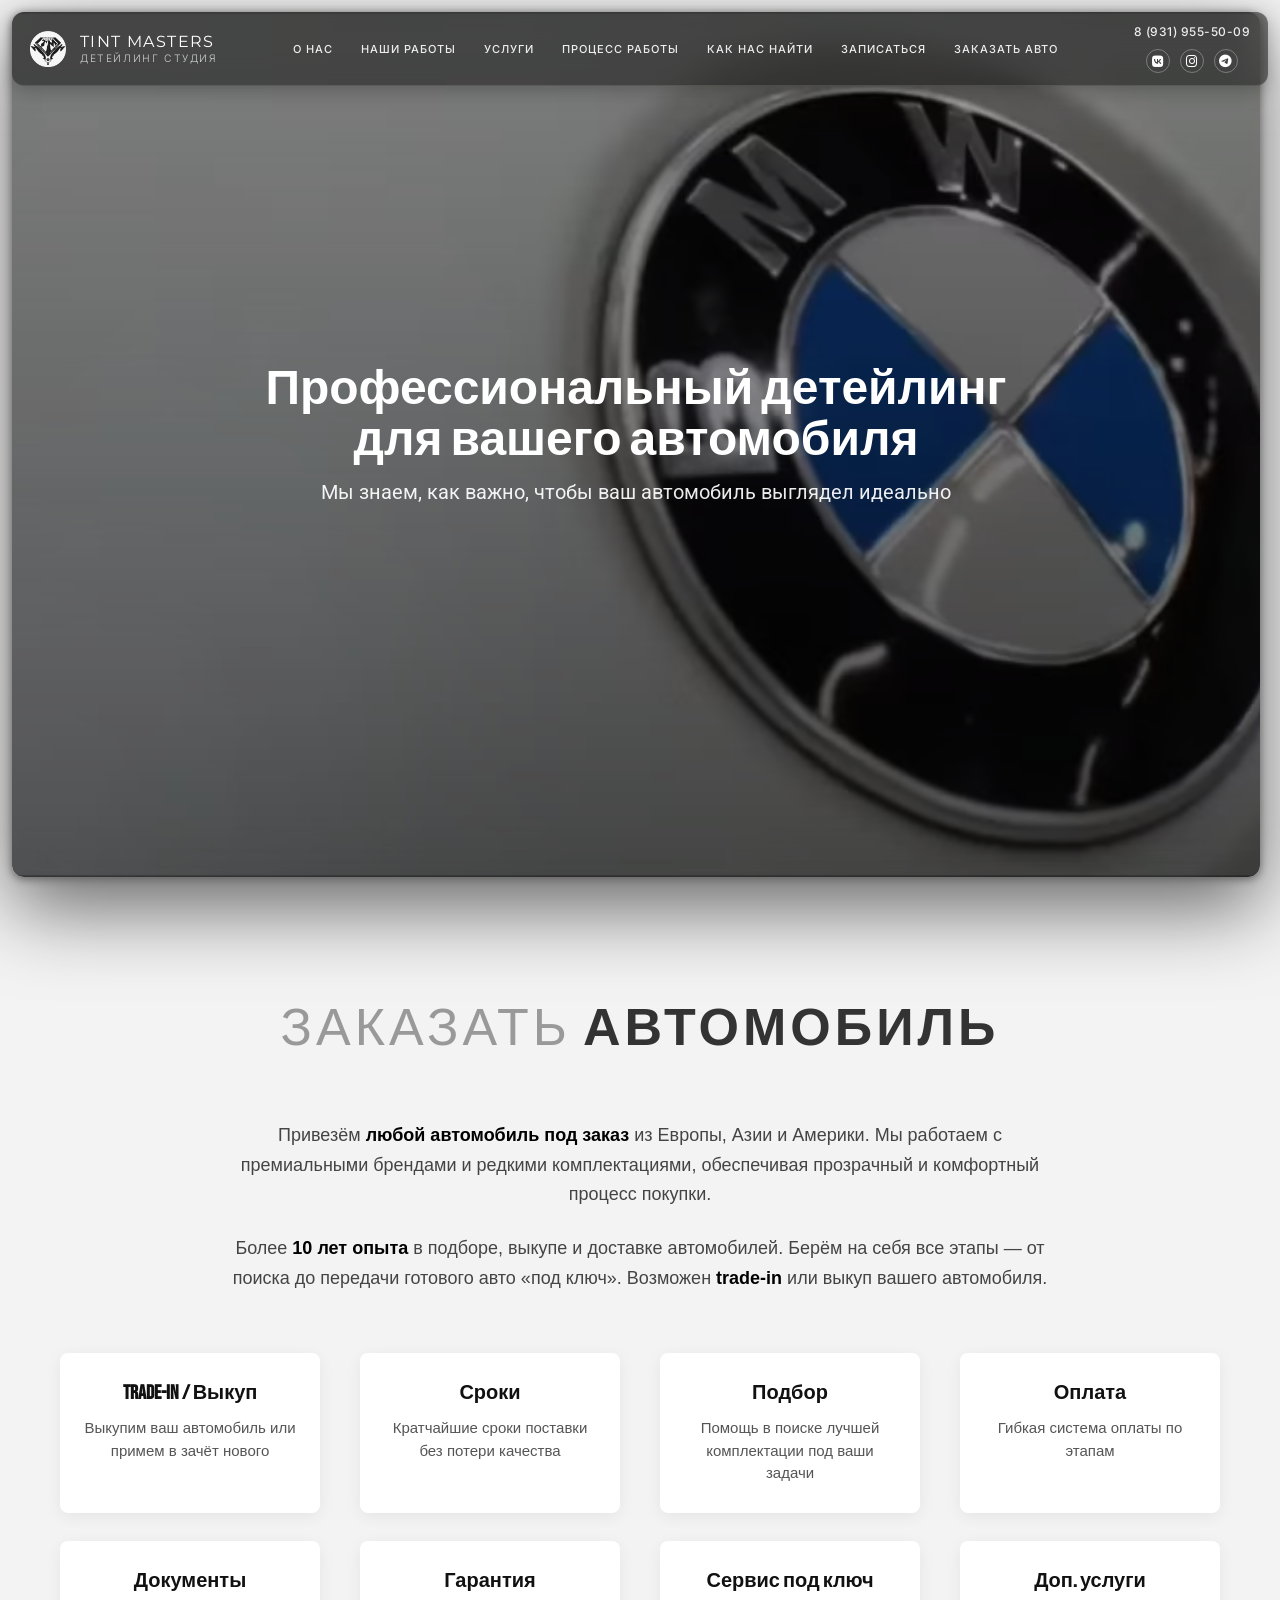
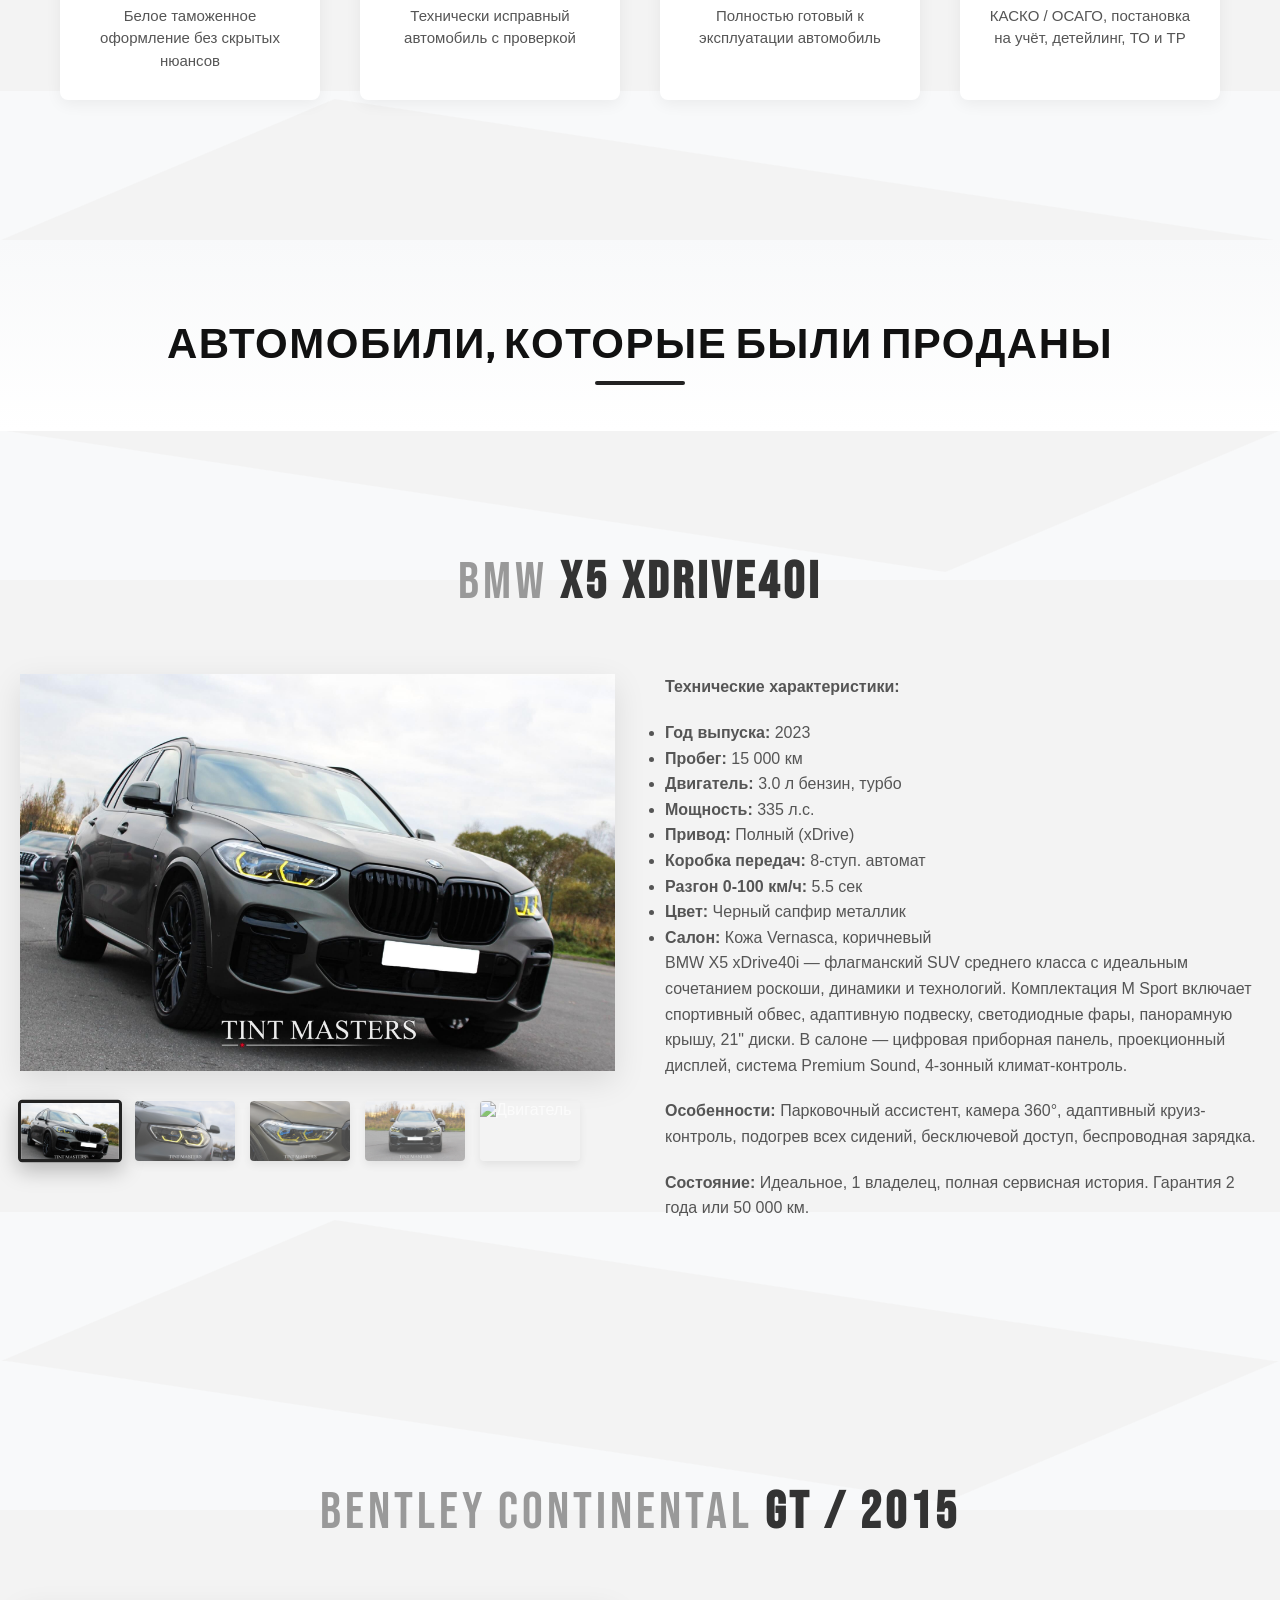
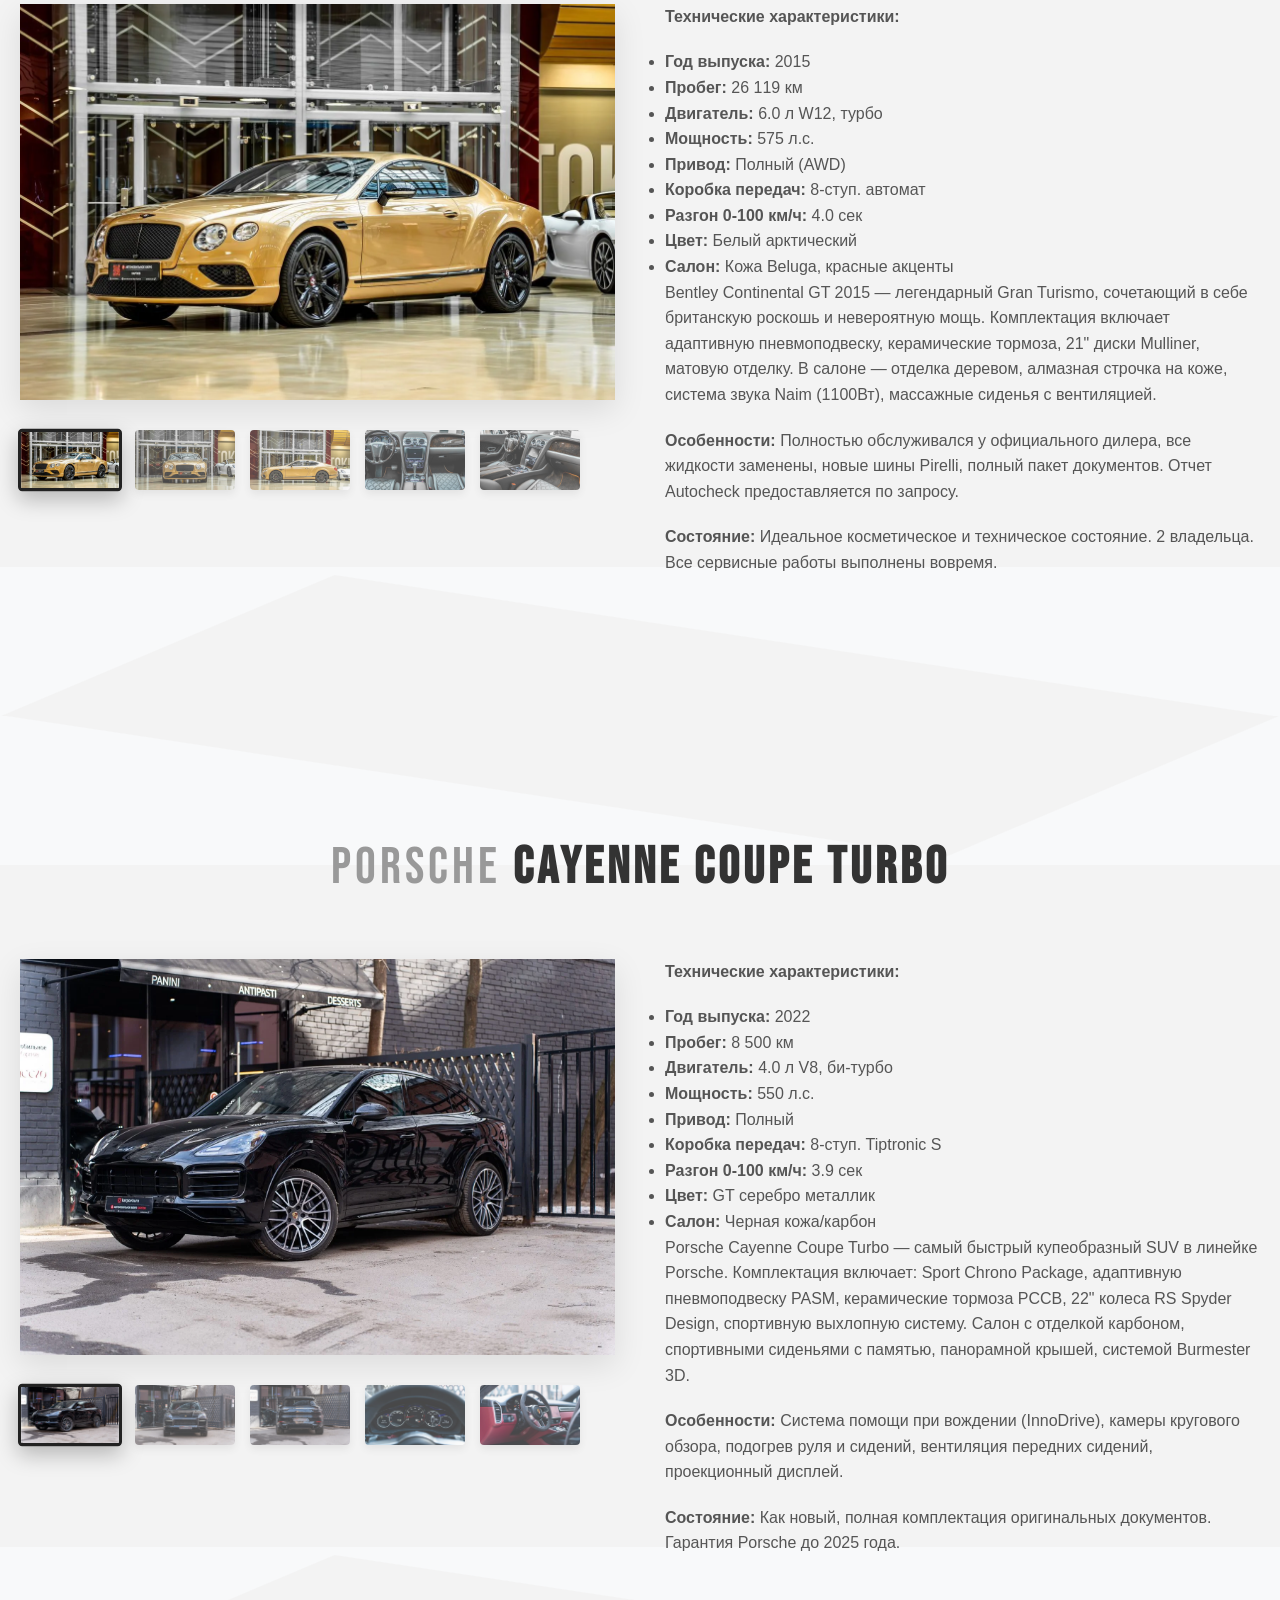
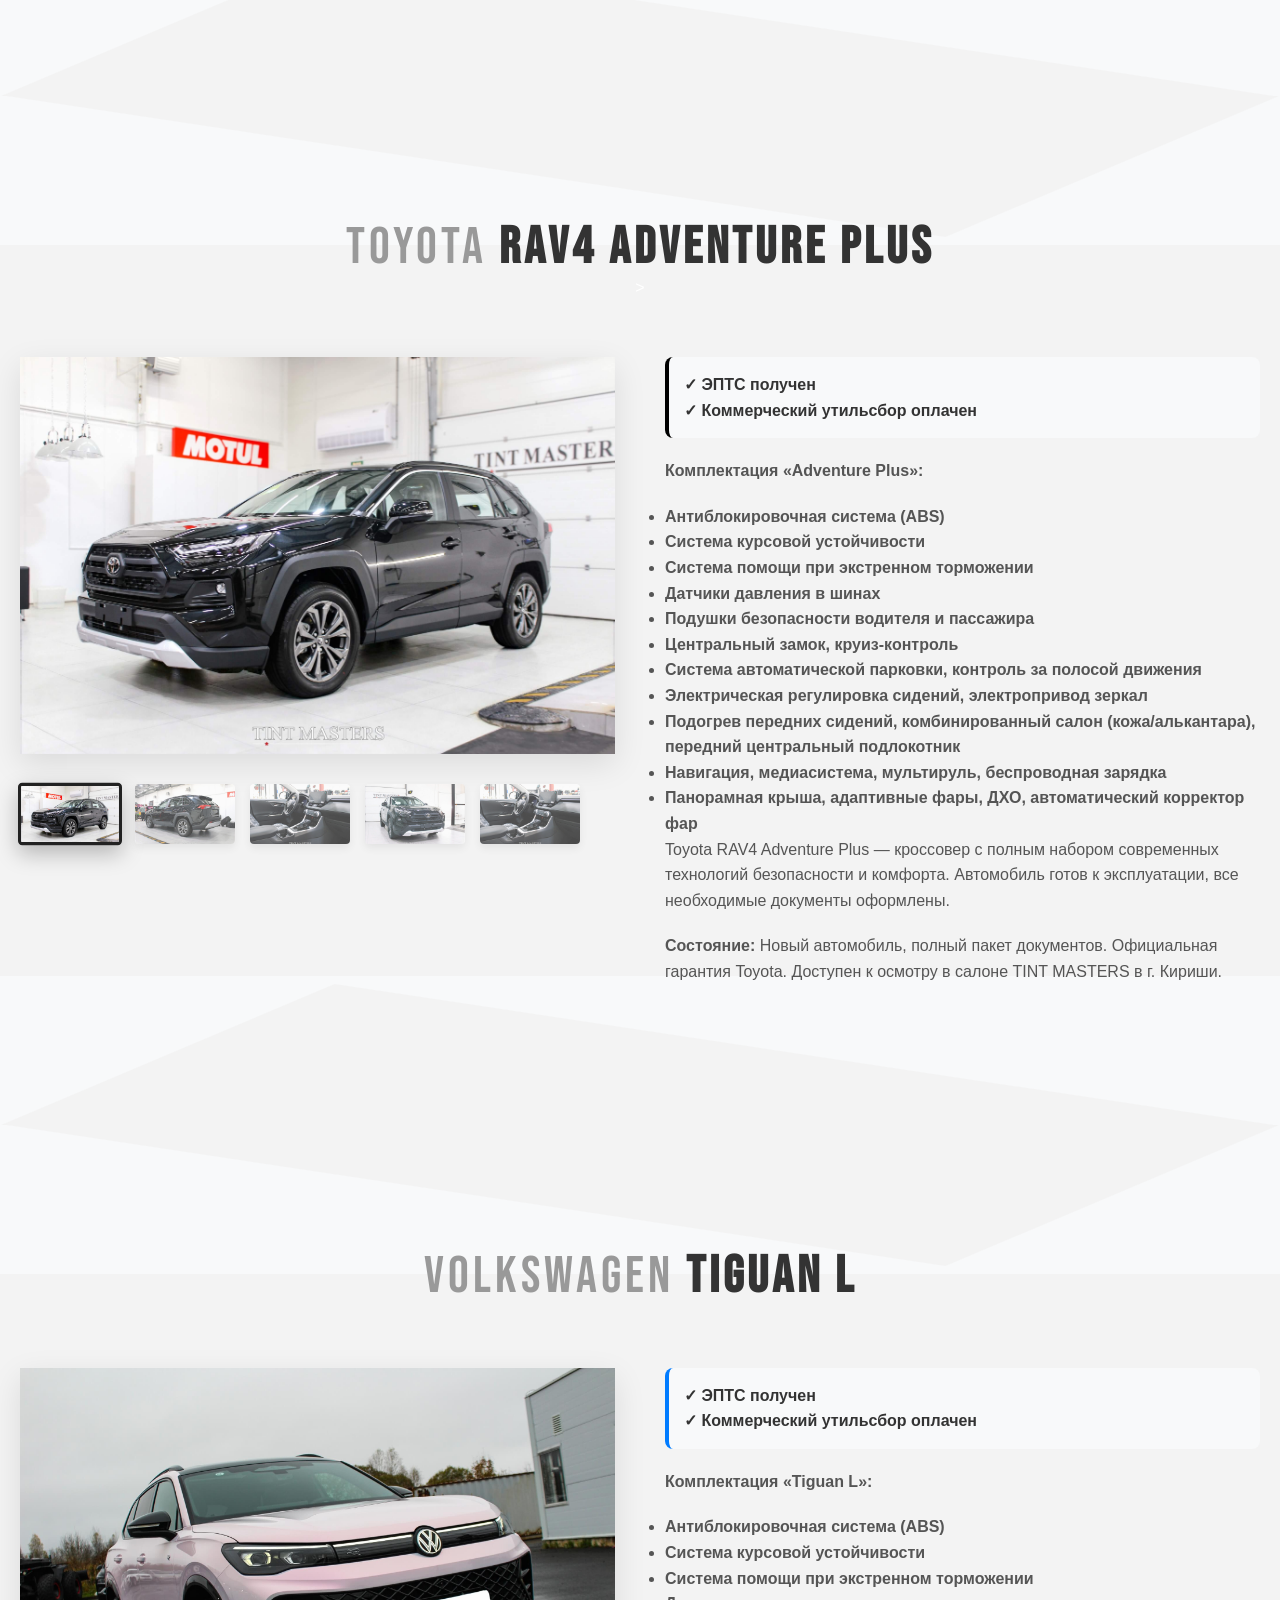
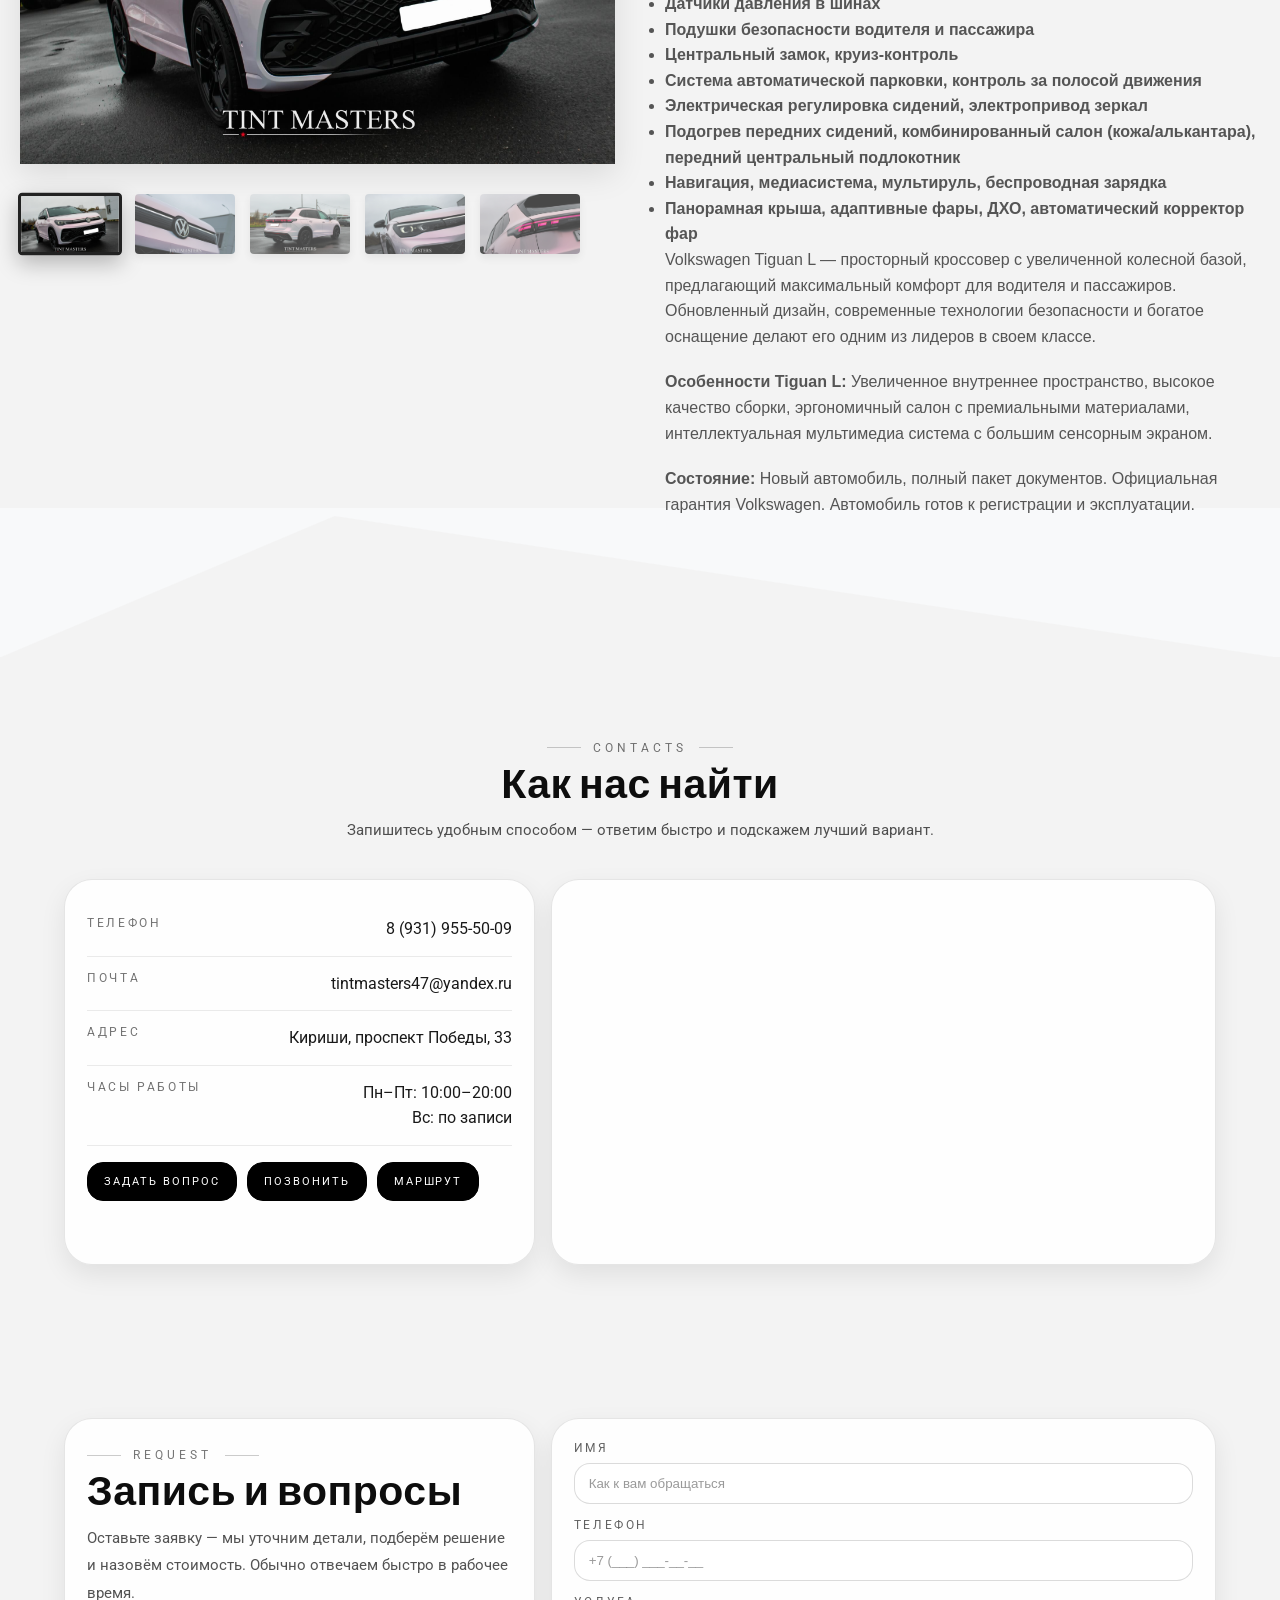
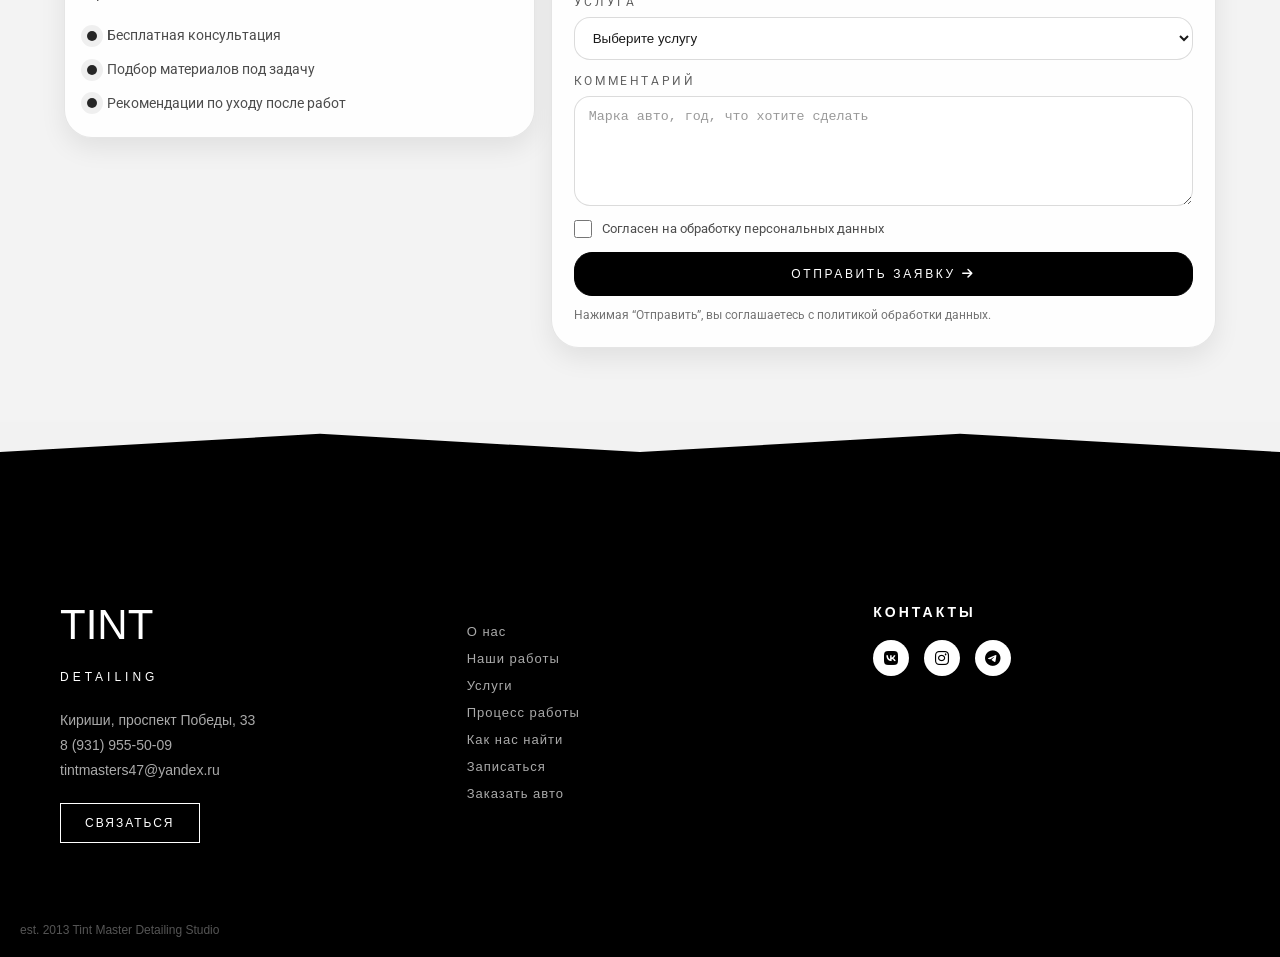
==== commit 1e5b1cc8: "test" ====
--- a/index-Avto.html
+++ b/index-Avto.html
@@ -10,7 +10,7 @@
         rel="stylesheet">
     <link rel="stylesheet" href="https://cdnjs.cloudflare.com/ajax/libs/font-awesome/6.5.1/css/all.min.css">
     <!-- Favicon (иконка сайта) -->
-    <link rel="icon" href="./Logo-Tint.png" type="image/png">
+    <link rel="icon" href="./Logo-Tint.webp" type="image/png">
     <link rel="stylesheet" href="./static/style.css">
     <script src="./static/burger.js" defer></script>
 
@@ -32,7 +32,7 @@
     <header class="site-header">
         <div class="header-inner">
             <a class="brand" href="/index.html">
-                <img src="./Logo-Tint.png" alt="TINT MASTERS Logo" class="brand-logo" />
+                <img src="./Logo-Tint.webp" alt="TINT MASTERS Logo" class="brand-logo" />
                 <div class="brand-text">
                     <div class="brand-name">TINT MASTERS</div>
                     <div class="brand-sub">Детейлинг студия</div>
--- a/static/style.css
+++ b/static/style.css
@@ -1206,7 +1206,7 @@
 
 /* фон секции about (если используешь) */
 .about {
-  background-image: url("./2pageback.jpg");
+  background-image: url("./2pageback.webp");
   background-repeat: no-repeat;
   background-size: cover;
   background-position: center center;
@@ -1438,49 +1438,86 @@
 
 
 /* =========================================================
-   9) СЛАЙДЕР ДЛЯ РАБОТ (горизонтальный скролл)
+   9) СЛАЙДЕР ДЛЯ РАБОТ (идеальный скролл)
    ========================================================= */
 .works-wrap {
   position: relative;
-}
-
+  width: 100%;
+}
+
+/* Вьюпорт - видимая область */
 .works-viewport {
-  overflow: hidden;
+  overflow-x: auto;
+  overflow-y: hidden;
+  scroll-behavior: smooth;
+  -webkit-overflow-scrolling: touch; /* Ключевое свойство для iOS */
+  scrollbar-width: thin;
+  scrollbar-color: rgba(255, 255, 255, 0.3) rgba(255, 255, 255, 0.1);
+  cursor: grab;
+  padding: 20px 0;
   border-radius: var(--r2);
-}
-
-/* Бесконечная прокрутка */
-.works-grid.works-track {
+  outline: none; /* Убираем рамку при фокусе */
+}
+
+/* Стилизация скроллбара для Chrome/Safari */
+.works-viewport::-webkit-scrollbar {
+  height: 6px;
+}
+
+.works-viewport::-webkit-scrollbar-track {
+  background: rgba(255, 255, 255, 0.1);
+  border-radius: 10px;
+}
+
+.works-viewport::-webkit-scrollbar-thumb {
+  background: rgba(255, 255, 255, 0.3);
+  border-radius: 10px;
+}
+
+.works-viewport::-webkit-scrollbar-thumb:hover {
+  background: rgba(255, 255, 255, 0.5);
+}
+
+/* Состояние при перетаскивании */
+.works-viewport.is-dragging {
+  cursor: grabbing;
+  scroll-behavior: auto; /* Отключаем плавность во время драга */
+}
+
+/* Трек - лента с карточками */
+.works-track {
   display: flex;
   gap: 18px;
-  padding: 50px 6px;
-  overflow-x: auto;
-  scroll-snap-type: x mandatory;
-  scroll-behavior: smooth;
-  scrollbar-width: none;
-  flex-wrap: nowrap;  /* Отключаем перенос строк, чтобы элементы шли в одну линию */
-}
-
-.works-grid.works-track::-webkit-scrollbar {
-  display: none;
-}
-
-.works-grid.works-track .work-card {
-  flex: 0 0 auto;
+  padding: 30px 20px; /* Увеличил padding для места под тени */
+  width: max-content;
+  scroll-snap-type: x mandatory; /* Принудительное прилипание */
+  transition: none; /* Убираем лишние transition */
+}
+
+/* Карточки в слайдере */
+.works-track .work-card {
+  flex: 0 0 min(520px, 86vw);
   scroll-snap-align: start;
-  width: min(520px, 86vw);
   height: 340px;
+  margin: 0; /* Убираем возможные отступы */
+  transition: transform 0.3s ease, box-shadow 0.3s ease;
+  -webkit-tap-highlight-color: transparent; /* Убираем серый фон при тапе */
+  user-select: none;
+  -webkit-user-select: none;
+  -webkit-touch-callout: none; /* Запрещаем контекстное меню */
+}
+
+/* Отключаем стандартные стили grid для карточек в слайдере */
+.works-track .work-card {
   grid-column: unset;
-  /* Плавное сворачивание и разворачивание слайдов */
-  transition: transform 0.4s ease;
-}
-
-
+}
+
+/* Стрелки */
 .works-arrow {
   position: absolute;
   top: 50%;
   transform: translateY(-50%);
-  z-index: 10;
+  z-index: 20; /* Увеличил z-index */
   width: 52px;
   height: 52px;
   border-radius: 16px;
@@ -1492,7 +1529,7 @@
   display: inline-flex;
   align-items: center;
   justify-content: center;
-  transition: transform .2s ease, background .2s ease, border-color .2s ease, opacity .2s ease;
+  transition: transform 0.2s ease, background 0.2s ease, border-color 0.2s ease, opacity 0.2s ease;
 }
 
 .works-arrow:hover {
@@ -1509,15 +1546,25 @@
   right: 10px;
 }
 
-
-
-.works-grid.works-track {
-  cursor: grab;
-}
-
-.works-viewport.is-dragging .works-grid.works-track {
-  cursor: grabbing;
-  scroll-behavior: auto;
+/* На мобильных стрелки скрываем */
+@media (max-width: 768px) {
+  .works-arrow {
+    display: none;
+  }
+}
+
+/* Запрещаем перетаскивание изображений внутри карточек */
+.works-track .work-card img {
+  pointer-events: none;
+  user-select: none;
+  -webkit-user-select: none;
+  -webkit-touch-callout: none;
+  -webkit-user-drag: none;
+}
+
+/* Для красивого отображения теней */
+.works-track .work-card {
+  box-shadow: 3px 3px 12px rgba(0,0,0,0.2), -3px -3px 12px rgba(255,255,255,0.1);
 }
 
 
@@ -2374,7 +2421,15 @@
    ========================================================= */
 .photo-strip {
   height: 200px;
-  background: url("./1pageback.jpg") center / cover no-repeat fixed;
+  background: url("./1pageback.webp") center / cover no-repeat fixed;
+}
+/* Только для iOS */
+@supports (-webkit-touch-callout: none) {
+    .photo-strip {
+        background-attachment: scroll;
+        /* Имитация fixed через background-position */
+        background-position: center 0;
+    }
 }
 
 /* =========================================================
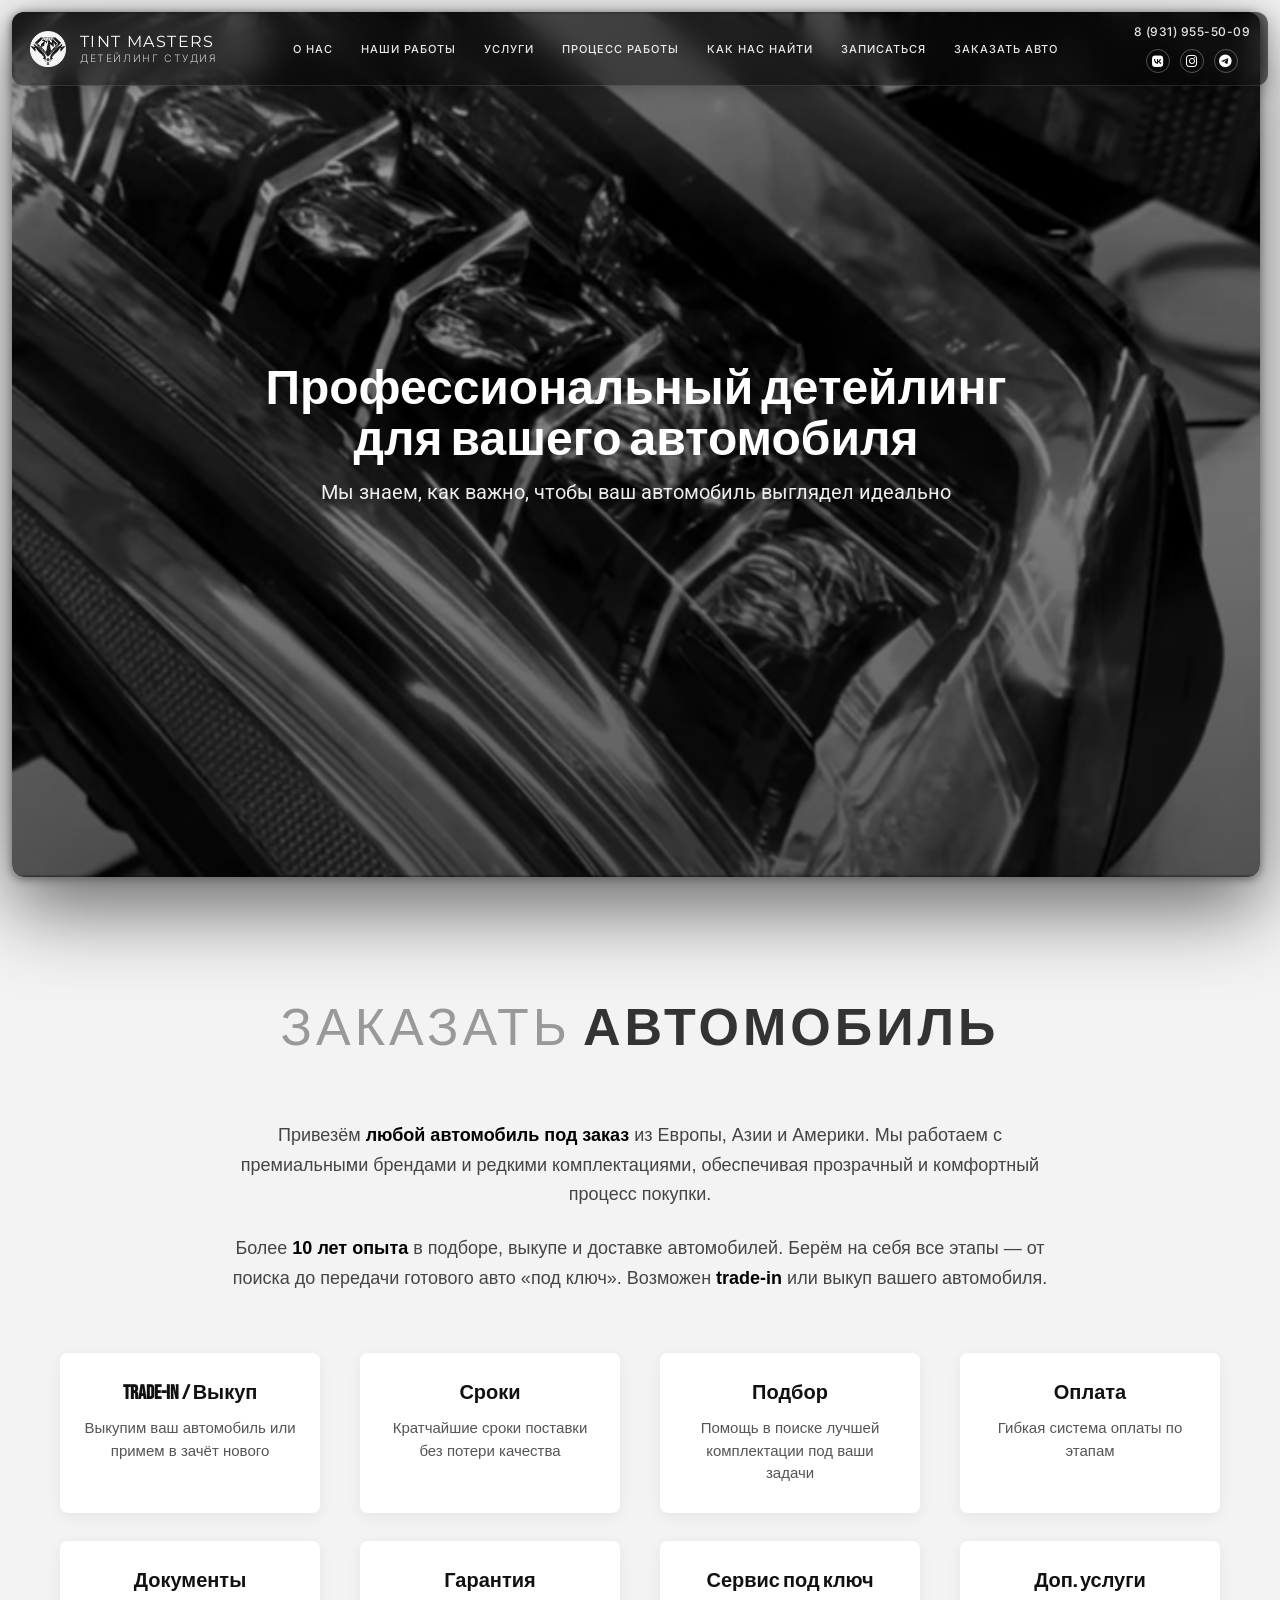
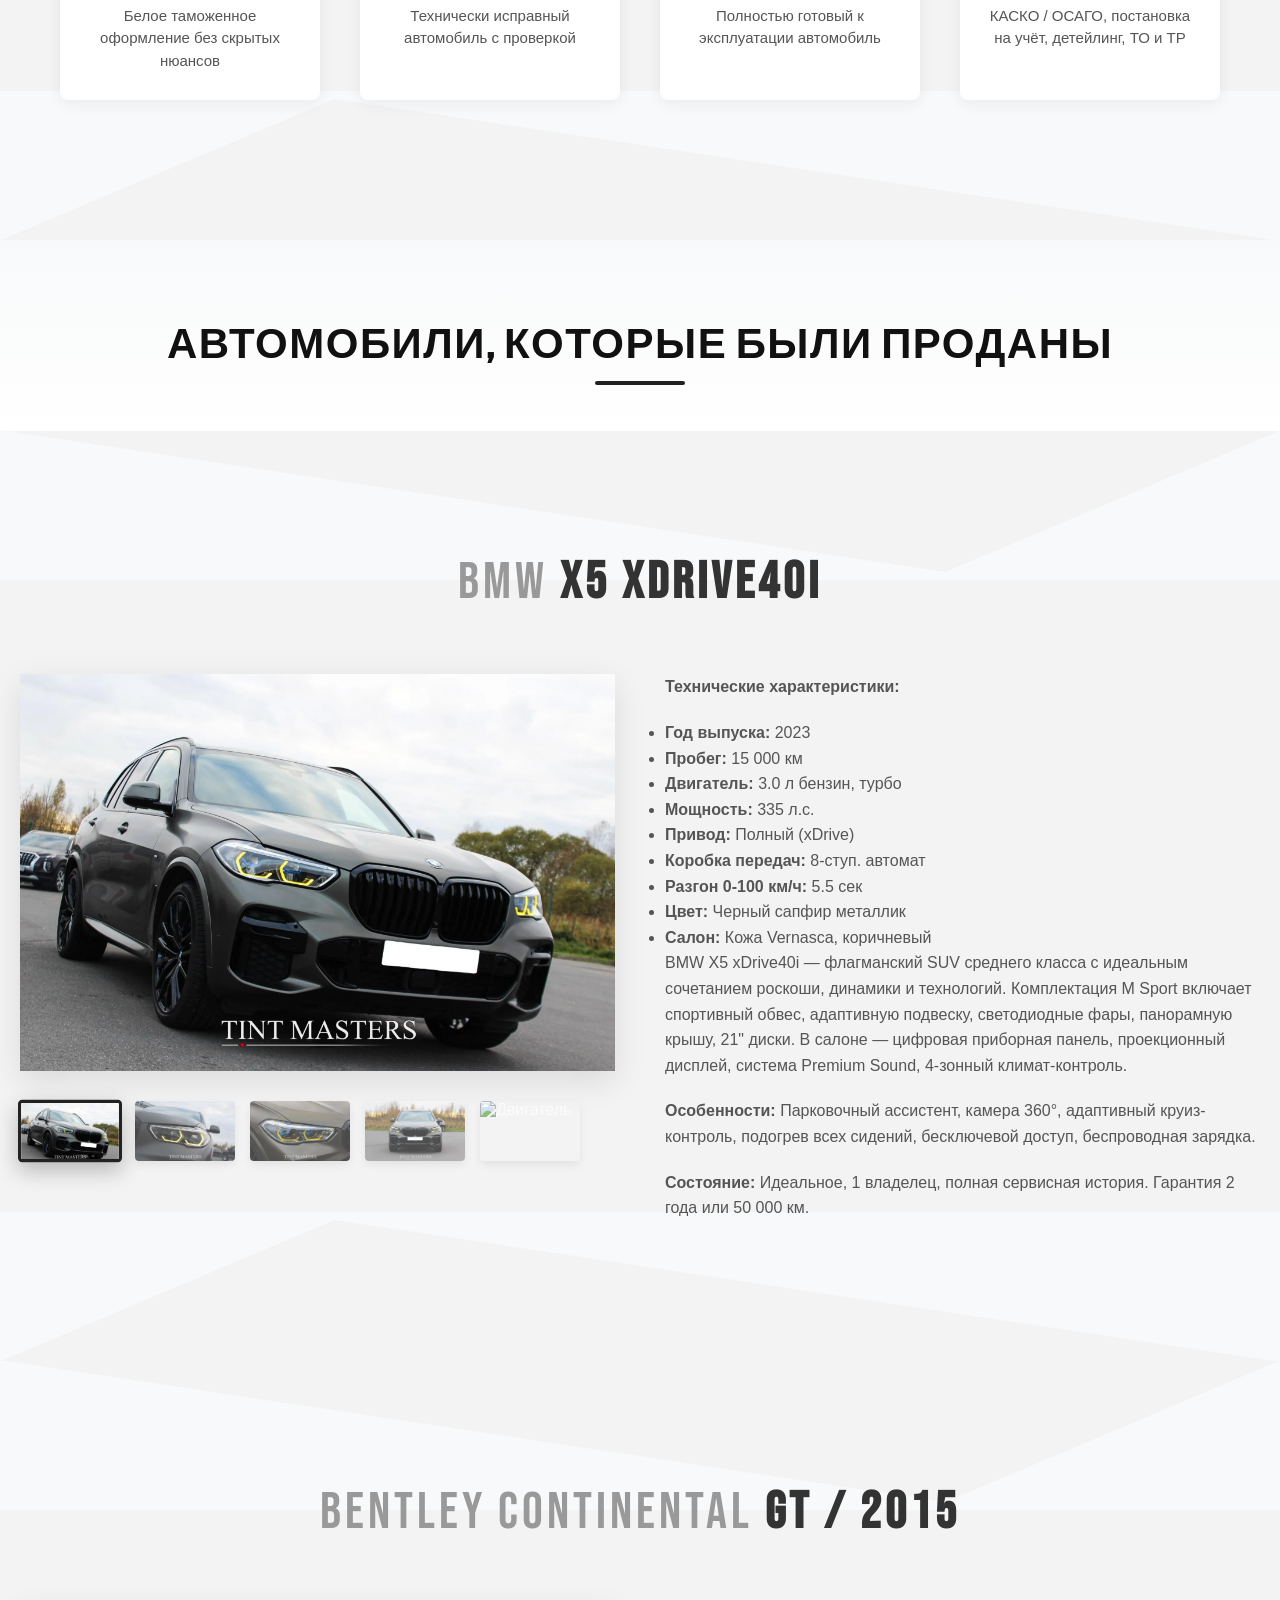
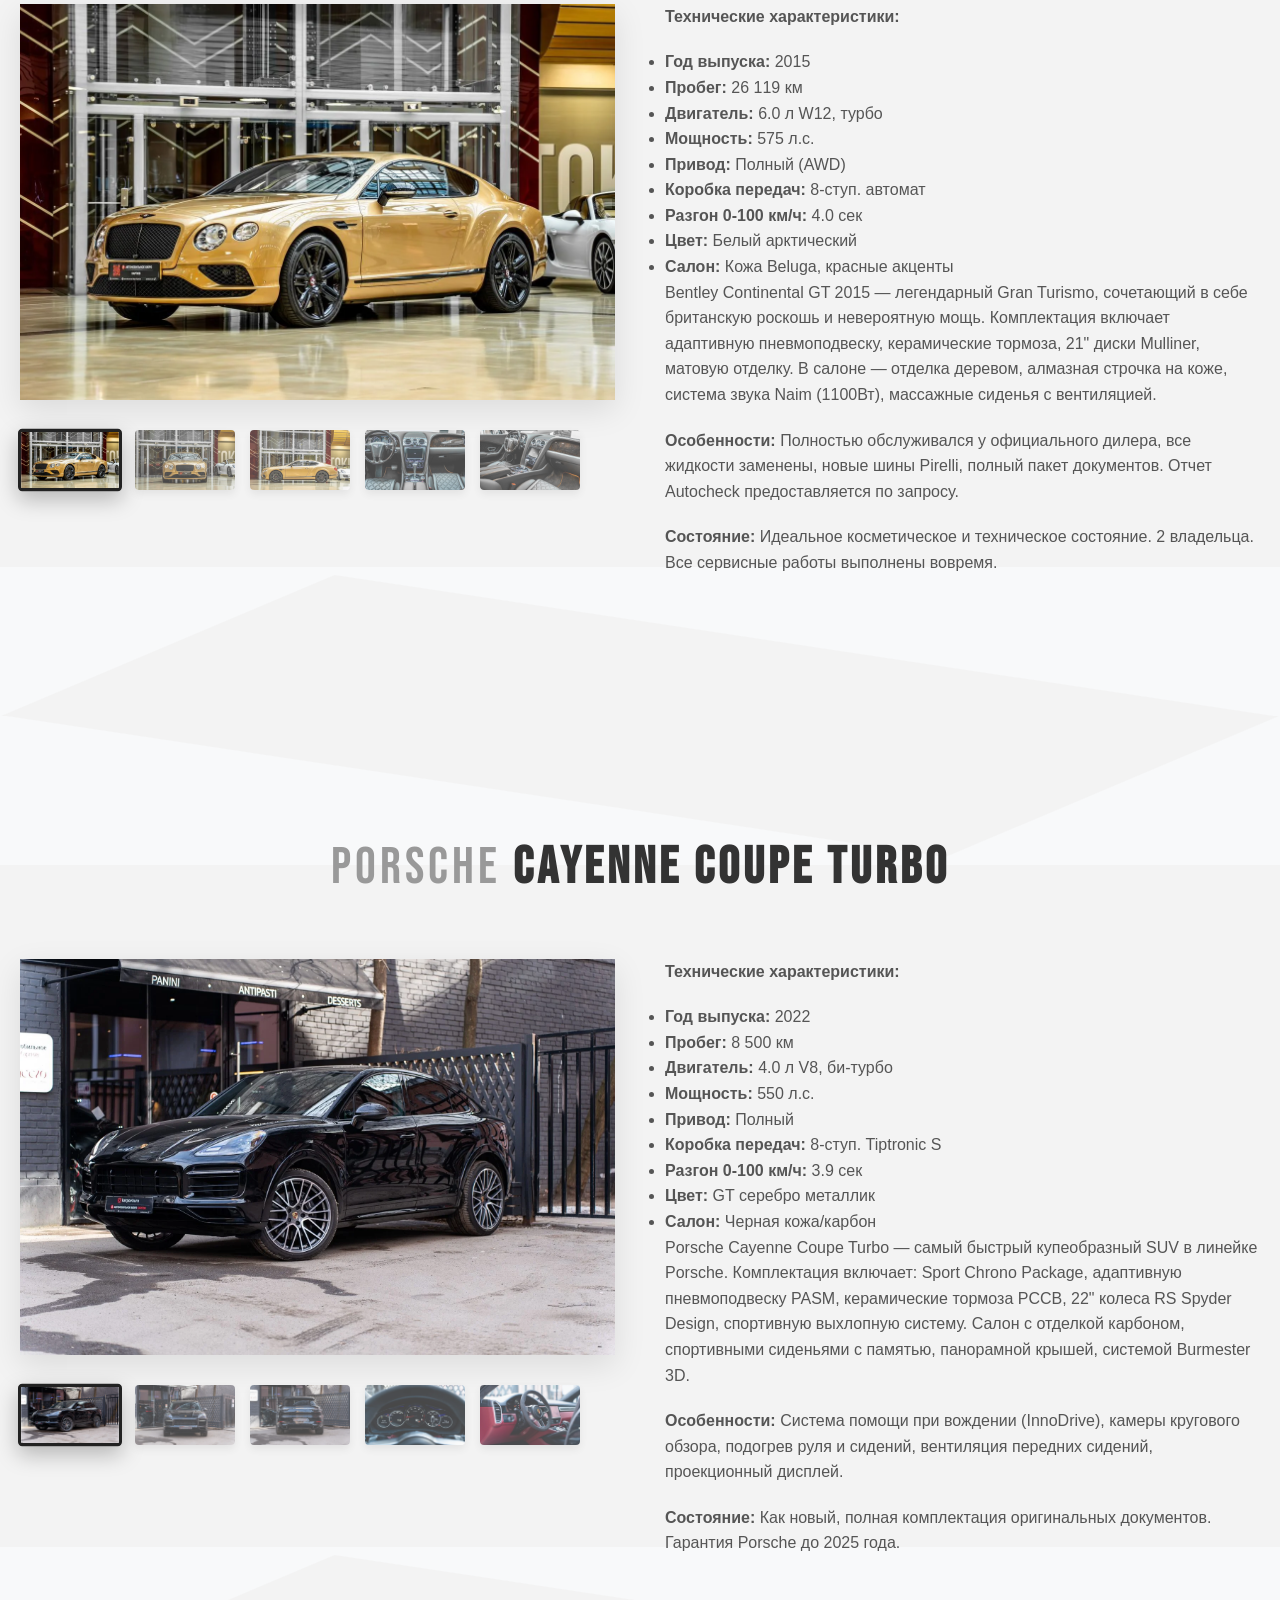
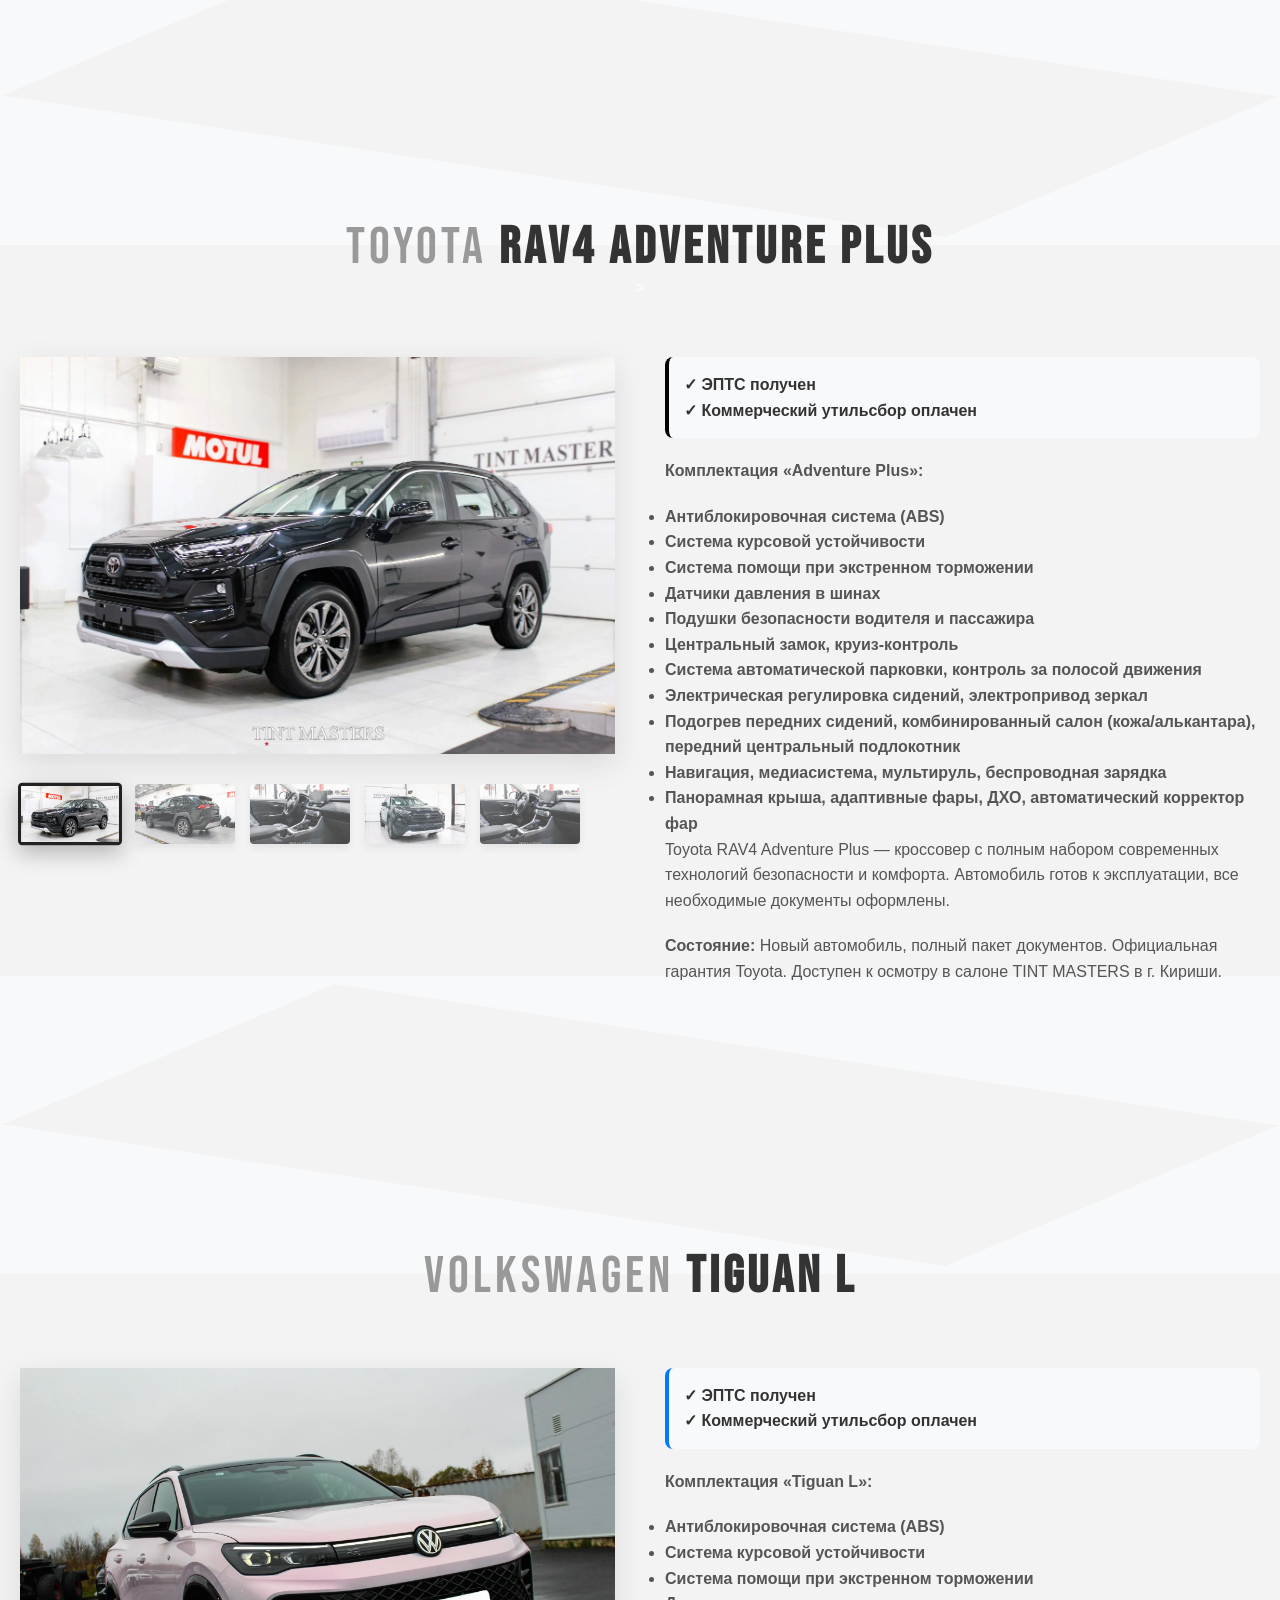
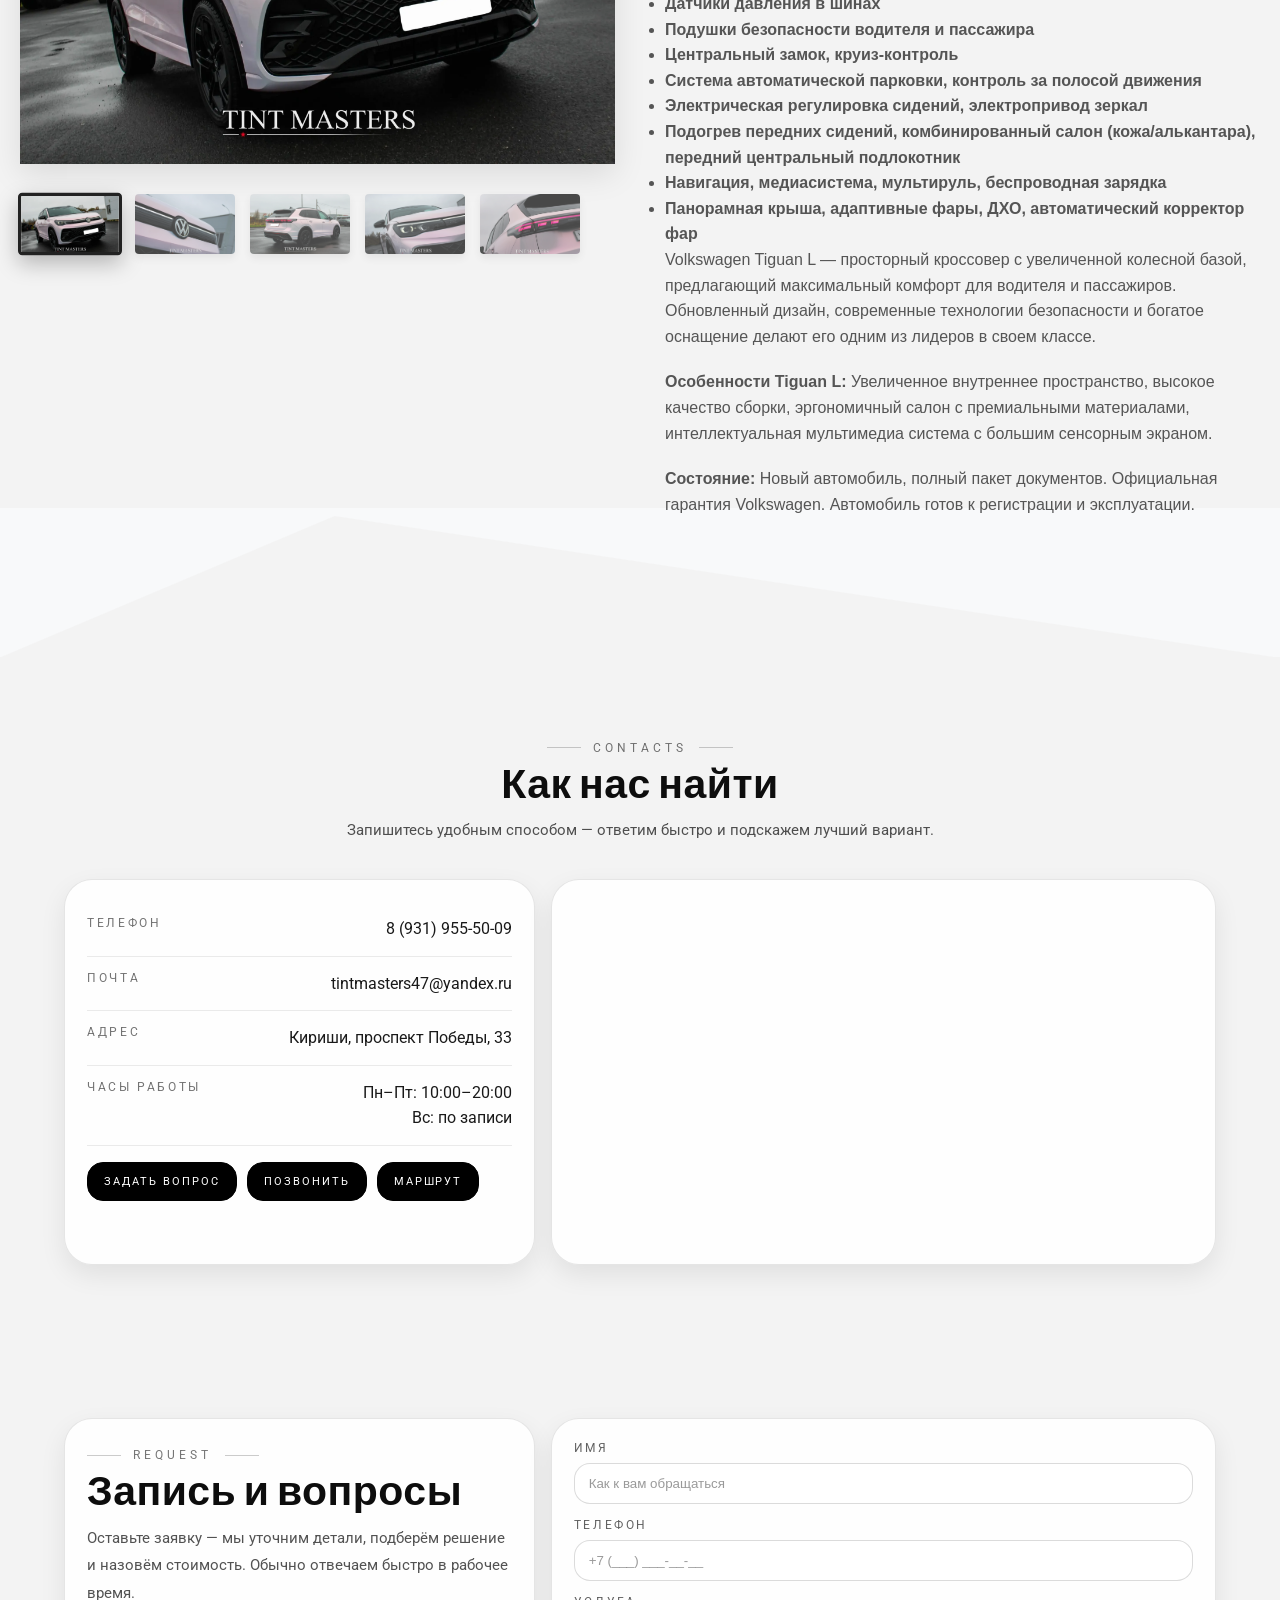
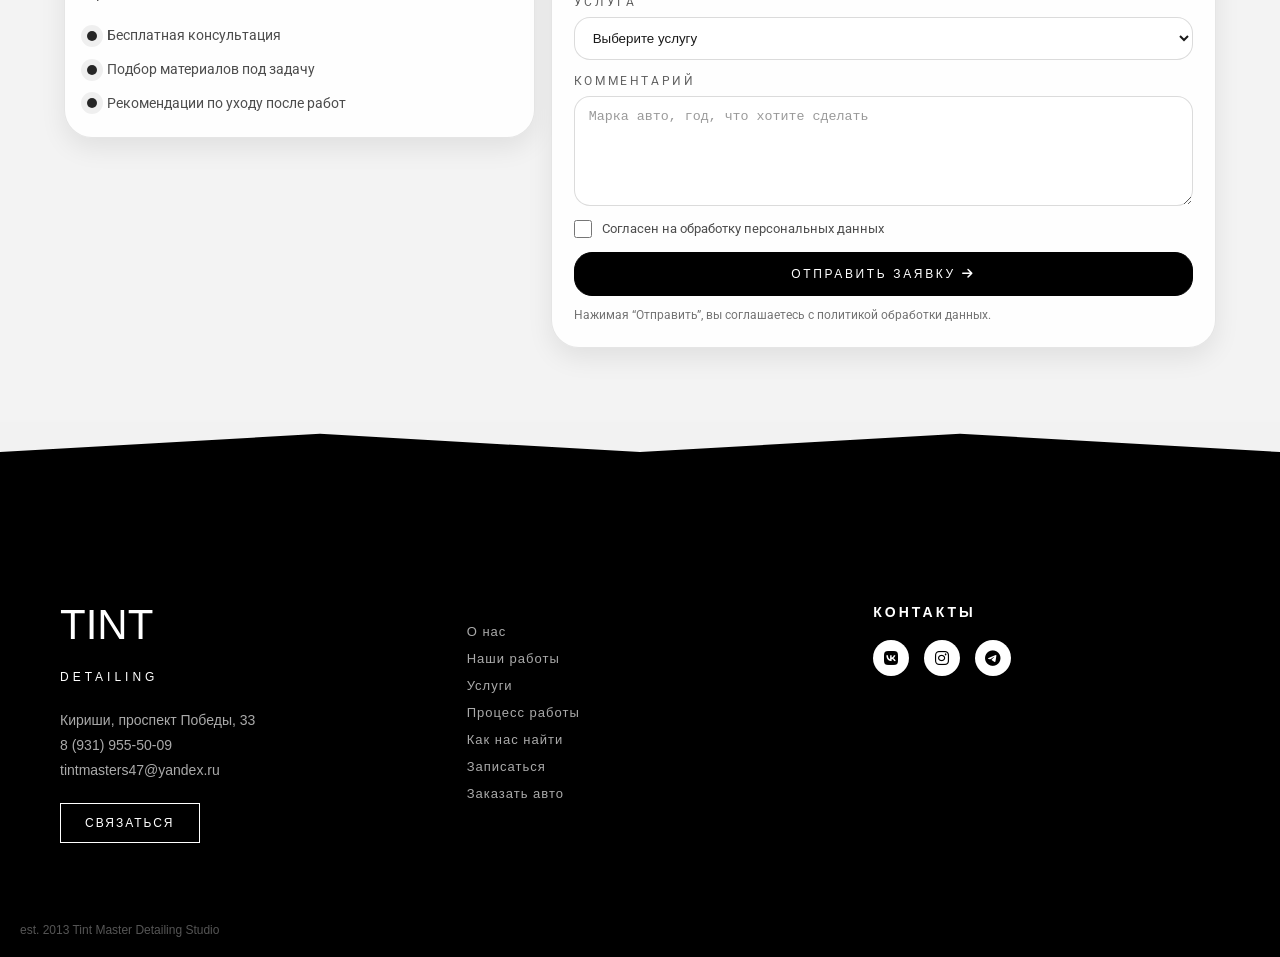
==== commit a70bf07b: "test" ====
--- a/index-Avto.html
+++ b/index-Avto.html
@@ -435,20 +435,20 @@
             <div class="product-grid">
                 <div class="gallery-container">
                     <div class="main-image">
-                        <img id="main-img-bmw" src="./static3/BWM.jpg" alt="BMW X5 xDrive40i - Главное фото"
+                        <img id="main-img-bmw" src="./static3/BWM.webp" alt="BMW X5 xDrive40i - Главное фото"
                             loading="lazy">
                     </div>
 
                     <div class="thumbnails">
-                        <img class="thumb active" src="./static3/BWM.jpg" alt="Вид спереди"
+                        <img class="thumb active" src="./static3/BWM.webp" alt="Вид спереди"
                             onclick="changeImage(this, 'main-img-bmw')">
-                        <img class="thumb" src="./static3/BWM2.jpg" alt="Вид сбоку"
+                        <img class="thumb" src="./static3/BWM2.webp" alt="Вид сбоку"
                             onclick="changeImage(this, 'main-img-bmw')">
-                        <img class="thumb" src="./static3/BWM3.jpg" alt="Вид сзади"
+                        <img class="thumb" src="./static3/BWM3.webp" alt="Вид сзади"
                             onclick="changeImage(this, 'main-img-bmw')">
-                        <img class="thumb" src="./static3/BWM4.jpg" alt="Интерьер"
+                        <img class="thumb" src="./static3/BWM4.webp" alt="Интерьер"
                             onclick="changeImage(this, 'main-img-bmw')">
-                        <img class="thumb" src="./static3/BWM5.jpg" alt="Двигатель"
+                        <img class="thumb" src="./static3/BWM5.webp" alt="Двигатель"
                             onclick="changeImage(this, 'main-img-bmw')">
                     </div>
                 </div>
@@ -601,11 +601,11 @@
                             onclick="changeImage(this, 'main-img-porsche')">
                         <img class="thumb" src="./static3/Porshe2.webp" alt="Вид сбоку"
                             onclick="changeImage(this, 'main-img-porsche')">
-                        <img class="thumb" src="./static3/Porshe3.jpg" alt="Вид сзади"
+                        <img class="thumb" src="./static3/Porshe3.webp" alt="Вид сзади"
                             onclick="changeImage(this, 'main-img-porsche')">
                         <img class="thumb" src="./static3/Porshe4.webp" alt="Интерьер"
                             onclick="changeImage(this, 'main-img-porsche')">
-                        <img class="thumb" src="./static3/porshe5.jpg" alt="Двигатель"
+                        <img class="thumb" src="./static3/porshe5.webp" alt="Двигатель"
                             onclick="changeImage(this, 'main-img-porsche')">
                     </div>
                 </div>
@@ -671,20 +671,20 @@
             <div class="product-grid">
                 <div class="gallery-container">
                     <div class="main-image">
-                        <img id="main-img-toyota" src="./static3/Toyota.jpg"
+                        <img id="main-img-toyota" src="./static3/Toyota.webp"
                             alt="Toyota RAV4 Adventure Plus - Главное фото" loading="lazy">
                     </div>
 
                     <div class="thumbnails">
-                        <img class="thumb active" src="./static3/Toyota.jpg" alt="Вид спереди"
+                        <img class="thumb active" src="./static3/Toyota.webp" alt="Вид спереди"
                             onclick="changeImage(this, 'main-img-toyota')">
-                        <img class="thumb" src="./static3/Toyota2.jpg" alt="Вид сбоку"
+                        <img class="thumb" src="./static3/Toyota2.webp" alt="Вид сбоку"
                             onclick="changeImage(this, 'main-img-toyota')">
-                        <img class="thumb" src="./static3/Toyota3.jpg" alt="Вид сзади"
+                        <img class="thumb" src="./static3/Toyota3.webp" alt="Вид сзади"
                             onclick="changeImage(this, 'main-img-toyota')">
-                        <img class="thumb" src="./static3/Toyota4.jpg" alt="Интерьер"
+                        <img class="thumb" src="./static3/Toyota4.webp" alt="Интерьер"
                             onclick="changeImage(this, 'main-img-toyota')">
-                        <img class="thumb" src="./static3/Toyota5.jpg" alt="Двигатель"
+                        <img class="thumb" src="./static3/Toyota5.webp" alt="Двигатель"
                             onclick="changeImage(this, 'main-img-toyota')">
                     </div>
                 </div>
@@ -753,20 +753,20 @@
             <div class="product-grid">
                 <div class="gallery-container">
                     <div class="main-image">
-                        <img id="main-img-tiguan" src="./static3/Volkswagen.jpg"
+                        <img id="main-img-tiguan" src="./static3/Volkswagen.webp"
                             alt="Volkswagen Tiguan L - Главное фото" loading="lazy">
                     </div>
 
                     <div class="thumbnails">
-                        <img class="thumb active" src="./static3/Volkswagen.jpg" alt="Вид спереди"
+                        <img class="thumb active" src="./static3/Volkswagen.webp" alt="Вид спереди"
                             onclick="changeImage(this, 'main-img-tiguan')">
-                        <img class="thumb" src="./static3/Volkswagen2.jpg" alt="Вид сбоку"
+                        <img class="thumb" src="./static3/Volkswagen2.webp" alt="Вид сбоку"
                             onclick="changeImage(this, 'main-img-tiguan')">
-                        <img class="thumb" src="./static3/Volkswagen3.jpg" alt="Вид сзади"
+                        <img class="thumb" src="./static3/Volkswagen3.webp" alt="Вид сзади"
                             onclick="changeImage(this, 'main-img-tiguan')">
-                        <img class="thumb" src="./static3/Volkswagen4.jpg" alt="Интерьер"
+                        <img class="thumb" src="./static3/Volkswagen4.webp" alt="Интерьер"
                             onclick="changeImage(this, 'main-img-tiguan')">
-                        <img class="thumb" src="./static3/Volkswagen5.jpg" alt="Двигатель"
+                        <img class="thumb" src="./static3/Volkswagen5.webp" alt="Двигатель"
                             onclick="changeImage(this, 'main-img-tiguan')">
                     </div>
                 </div>
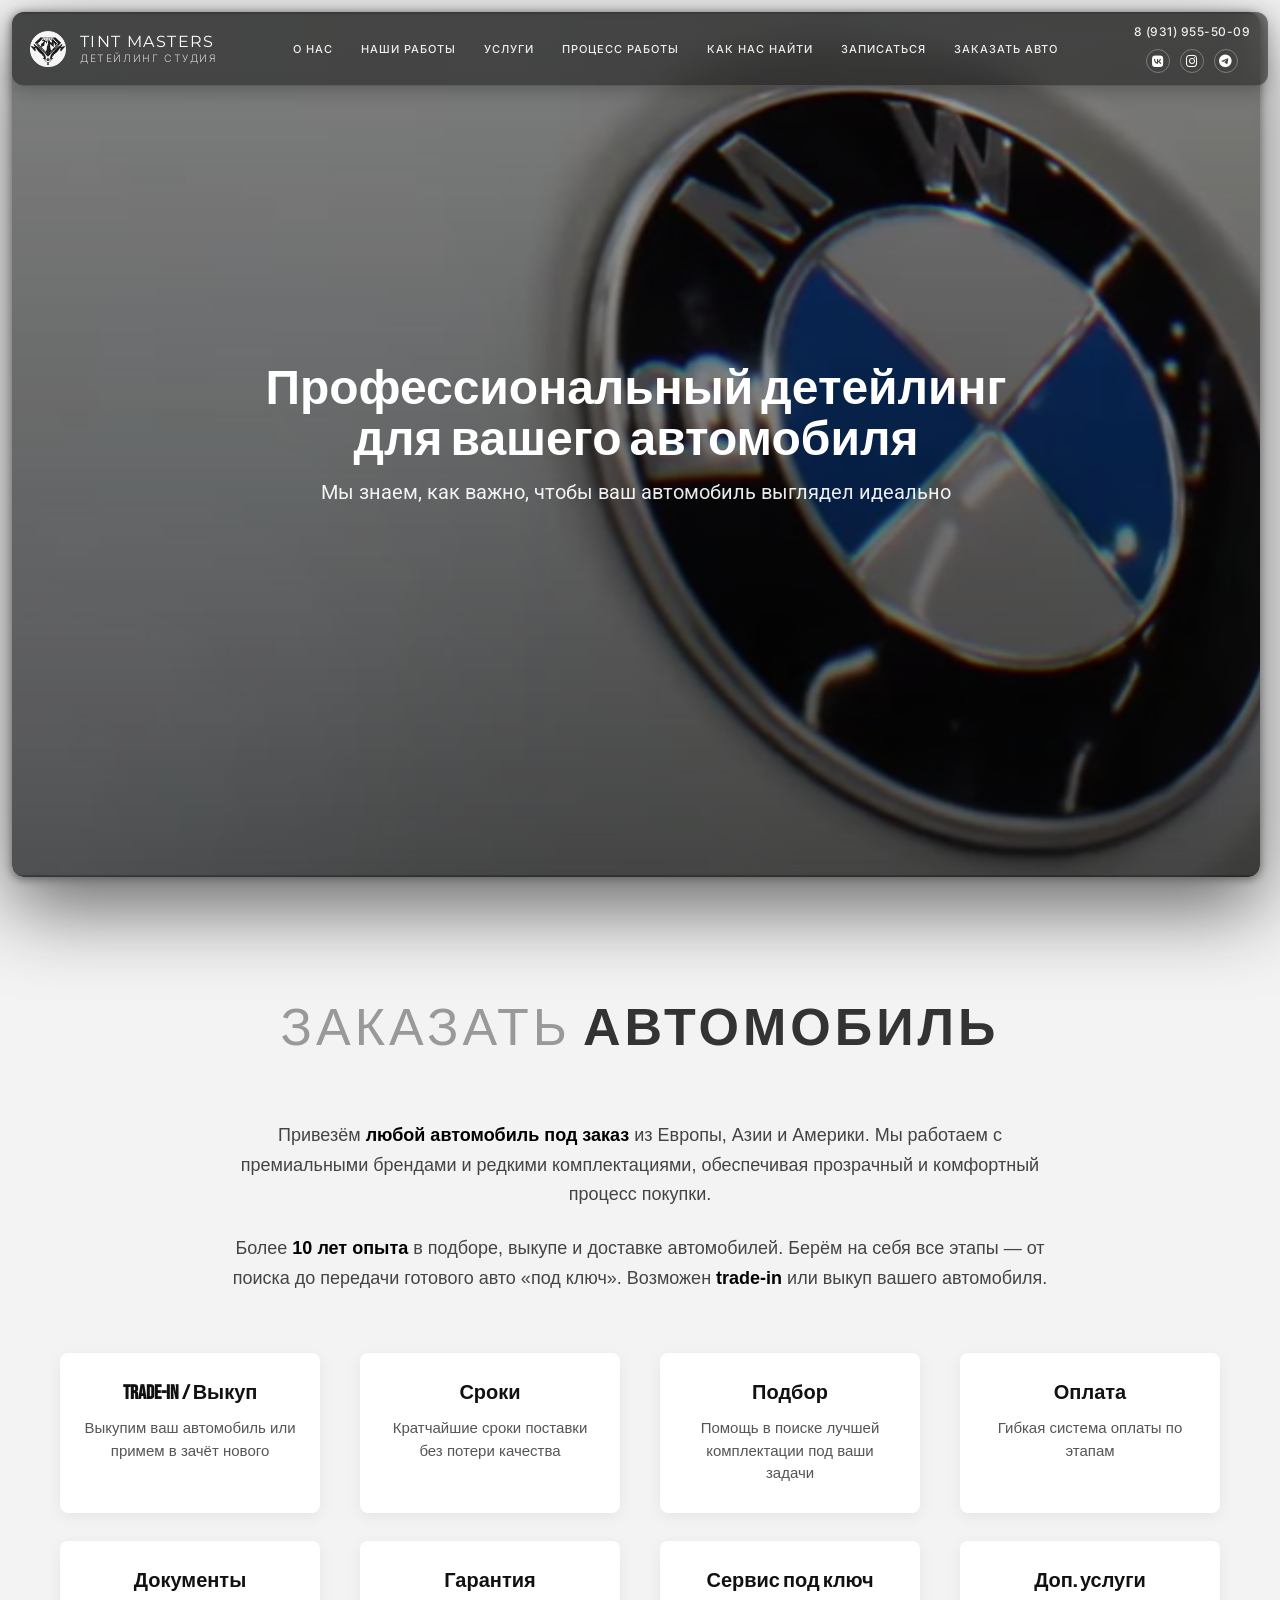
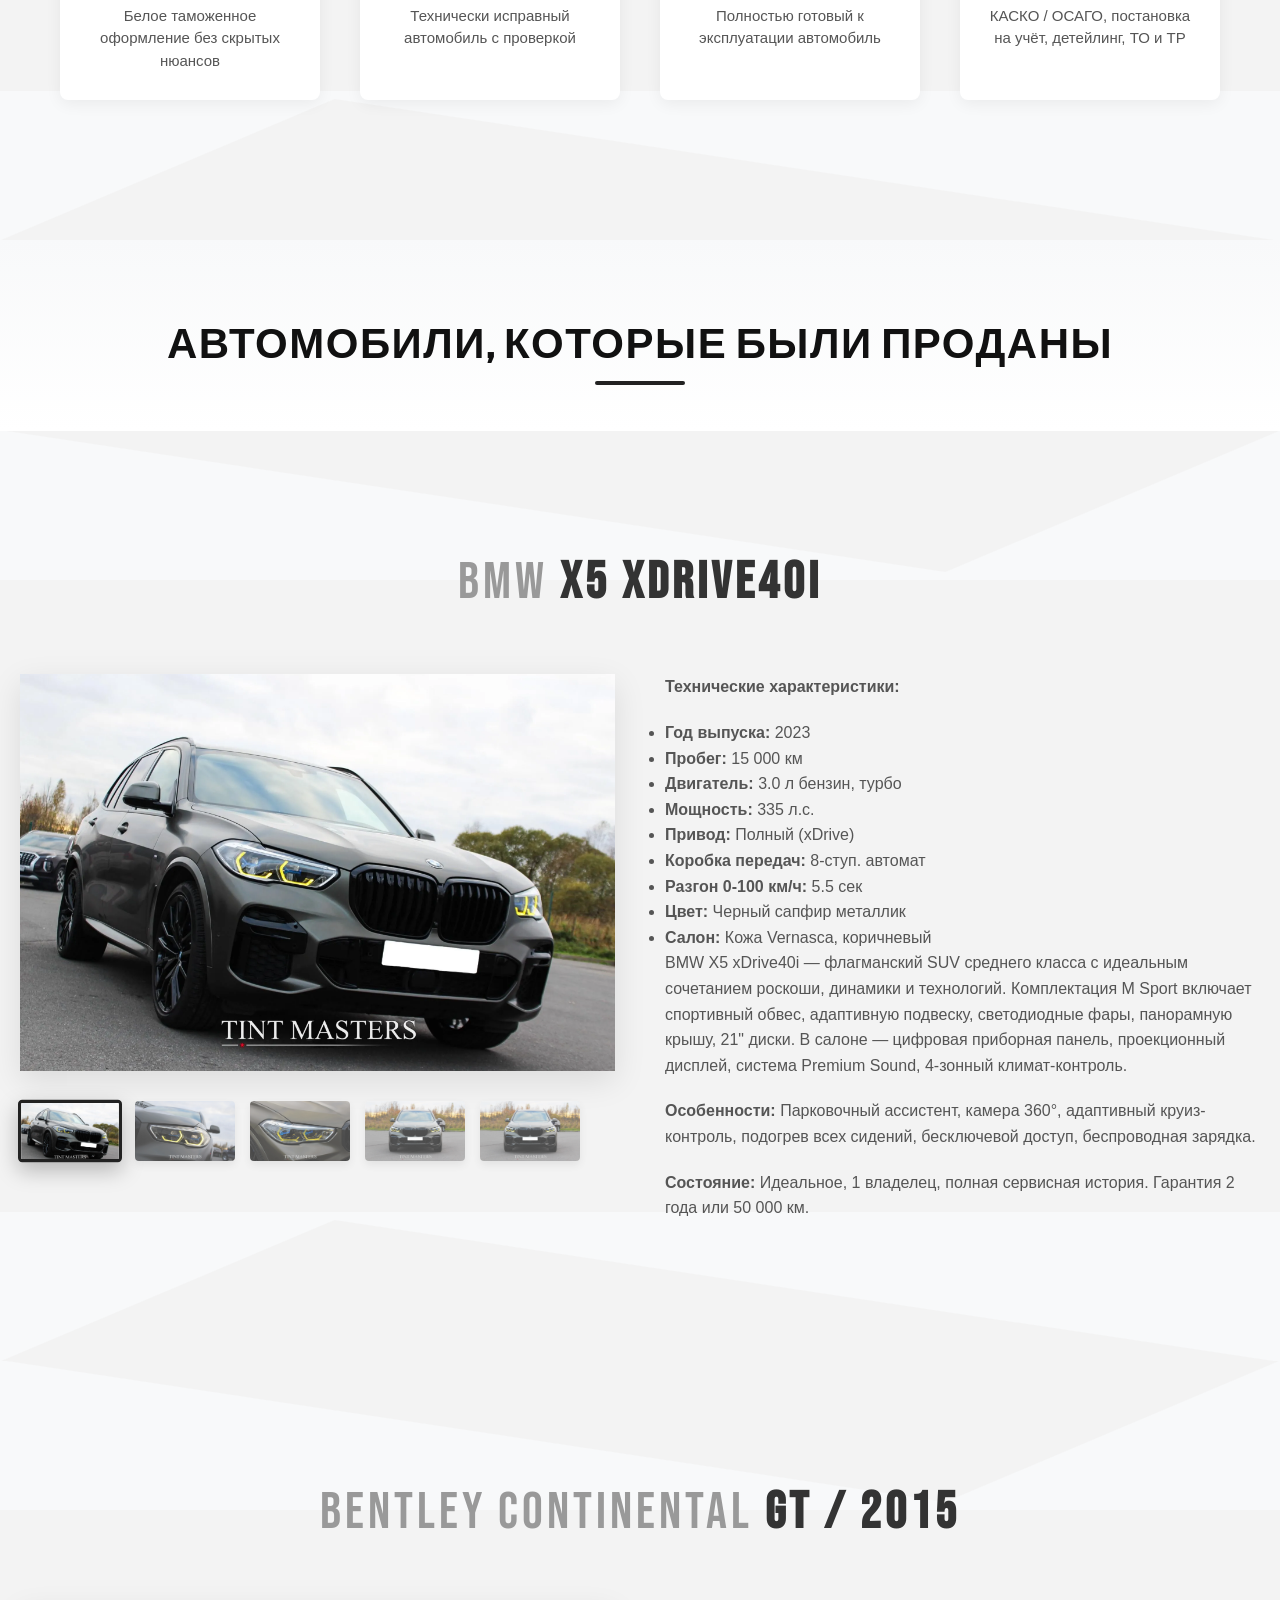
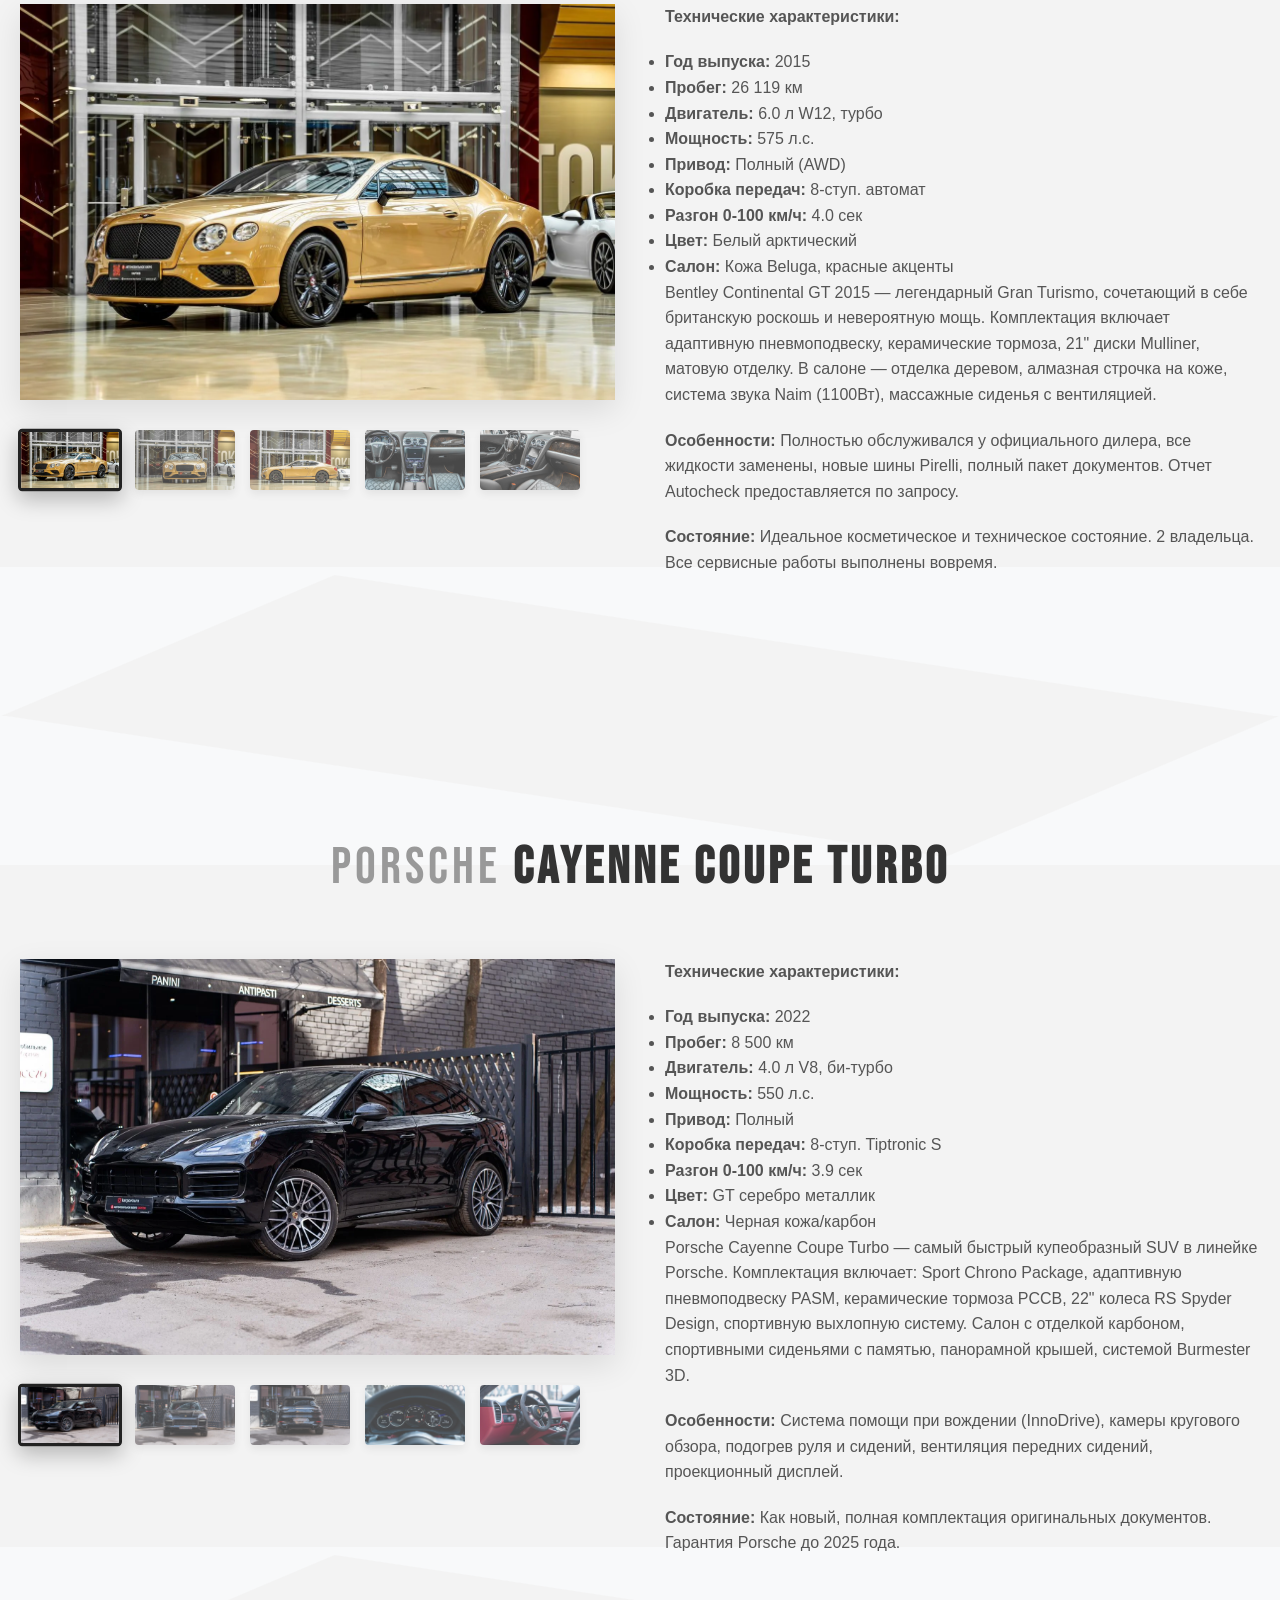
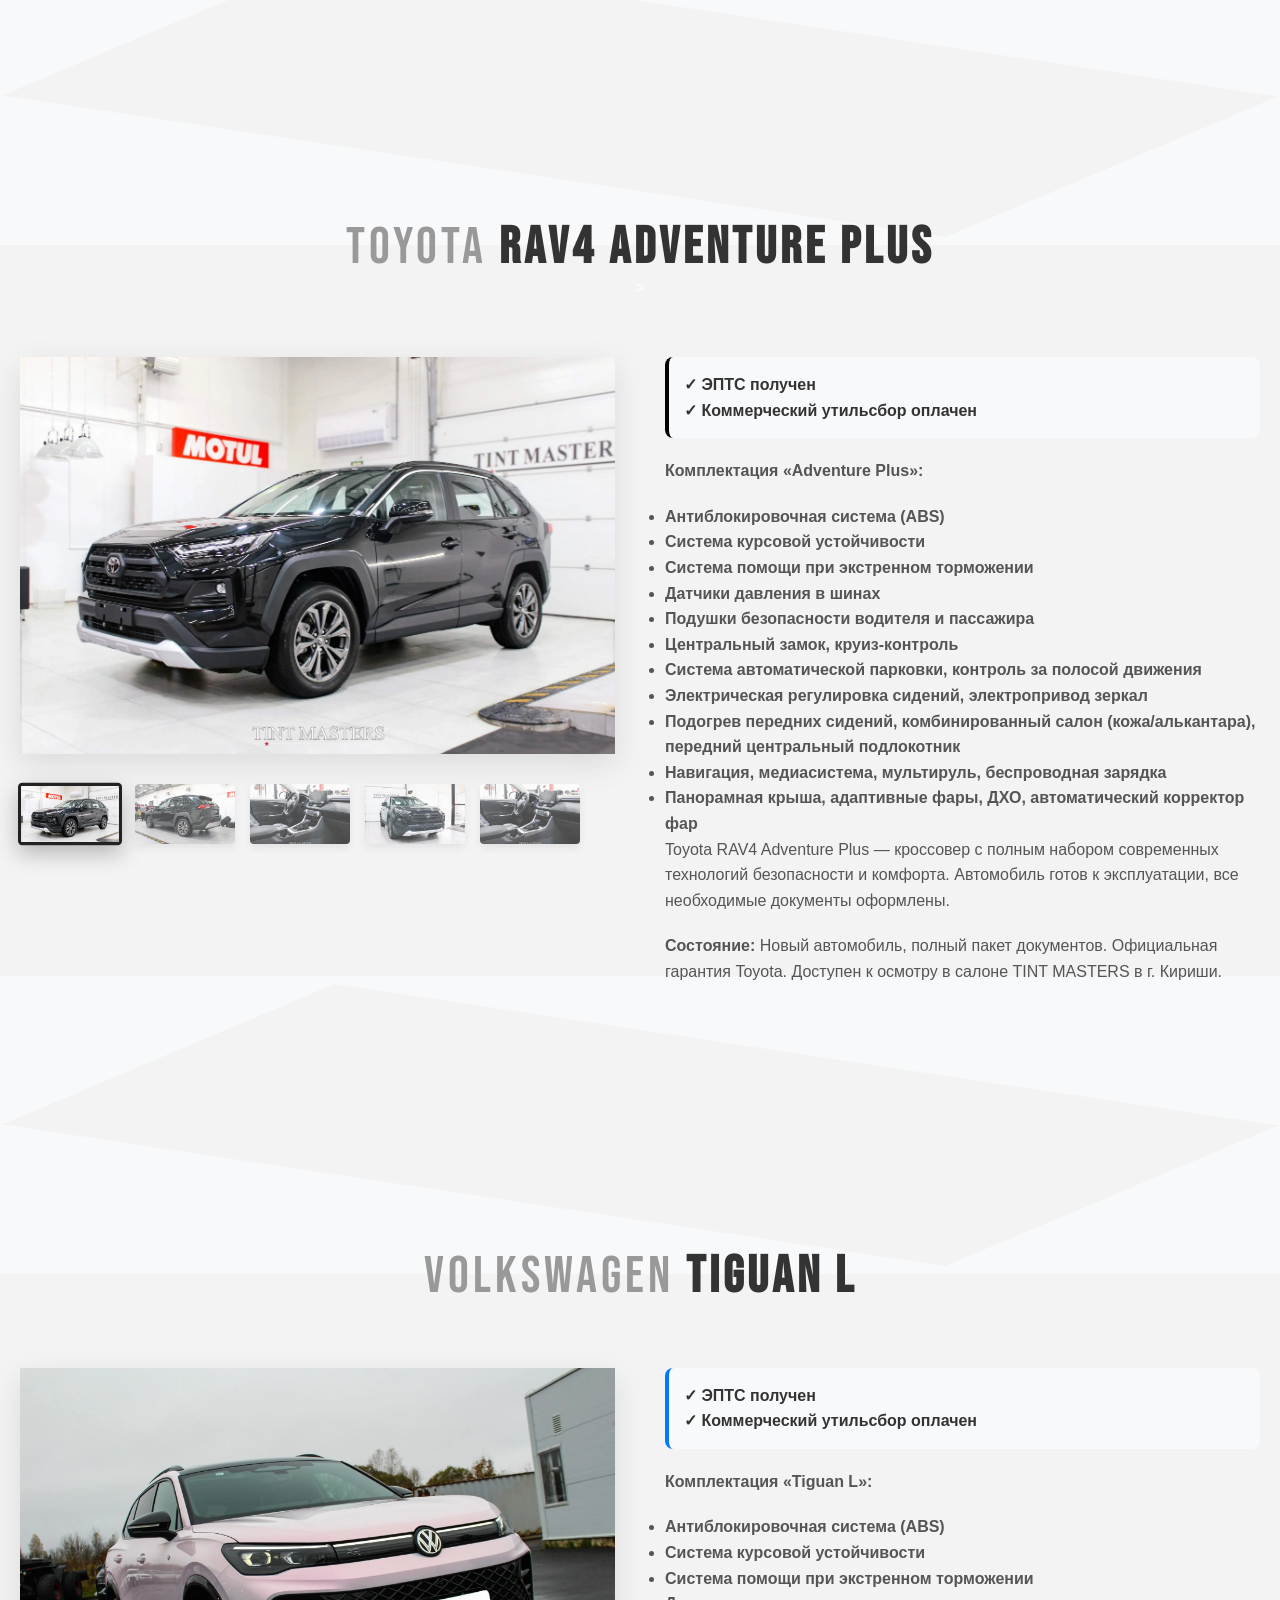
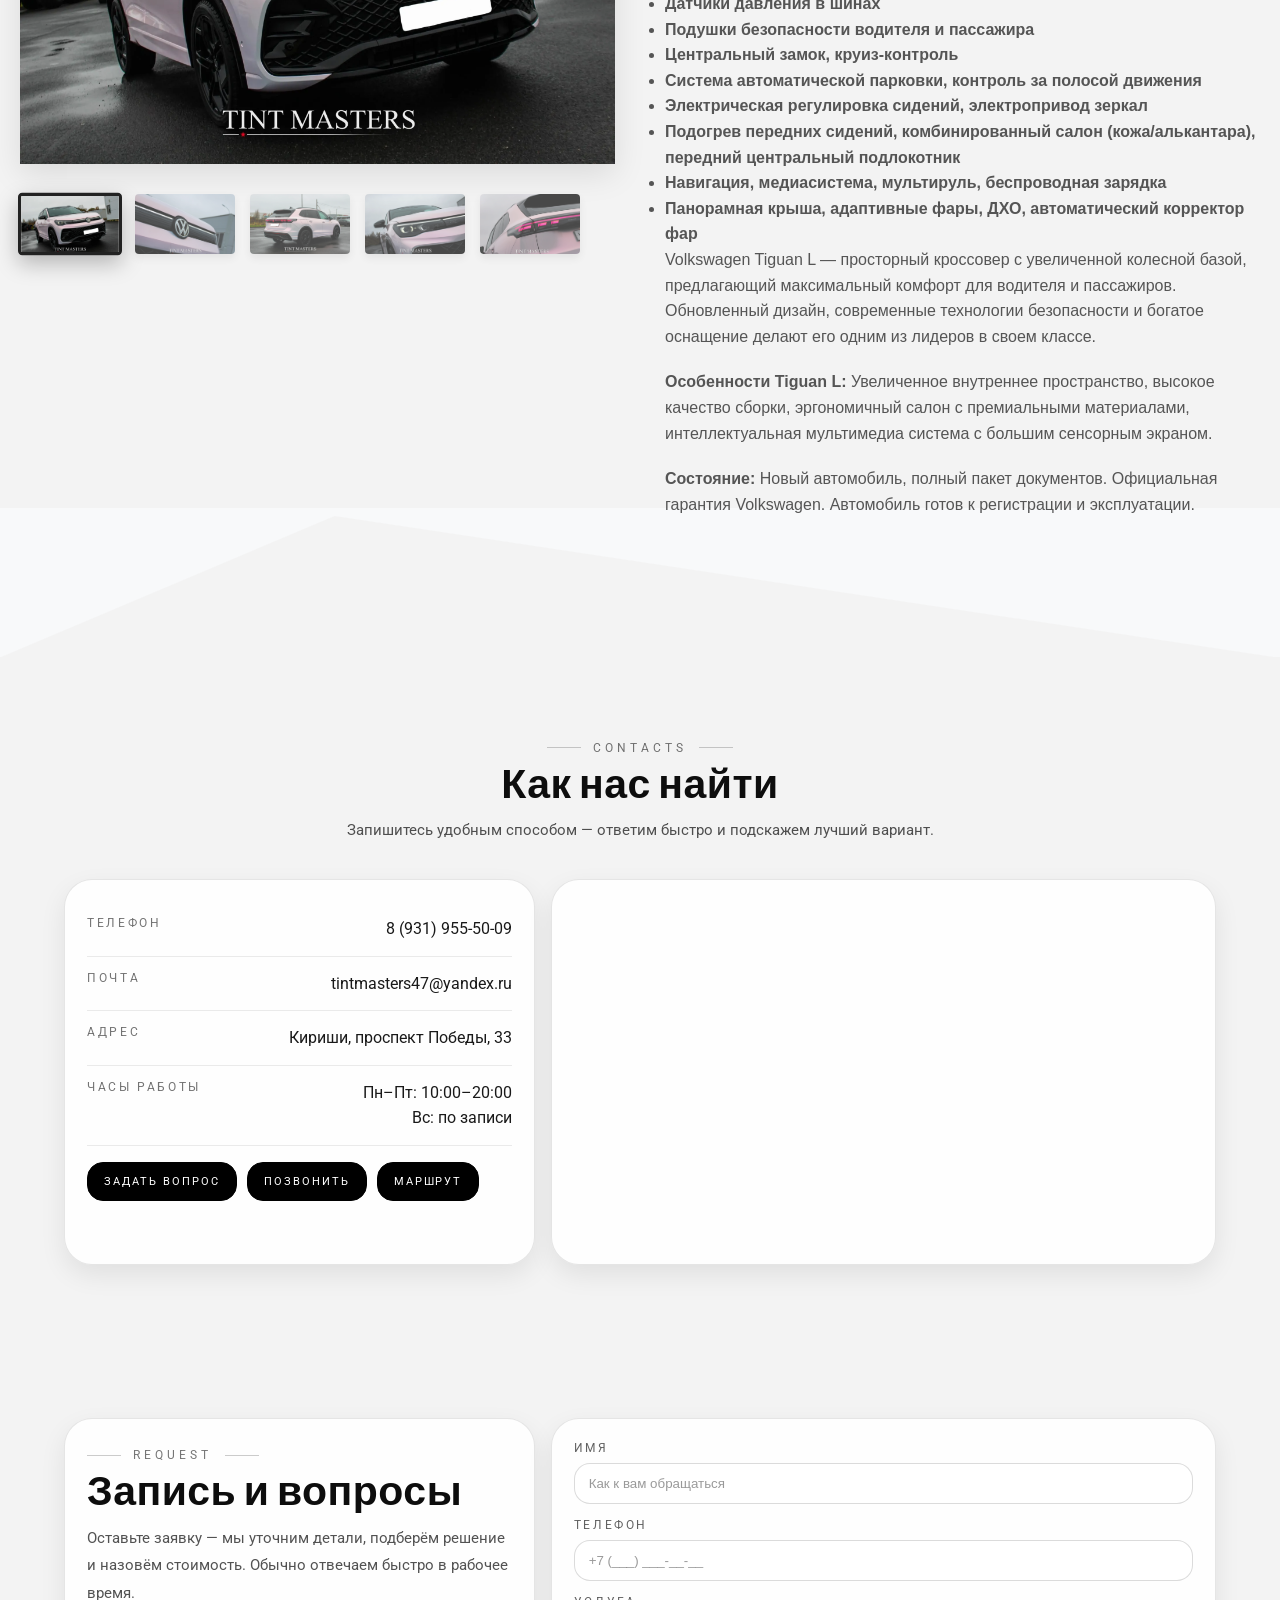
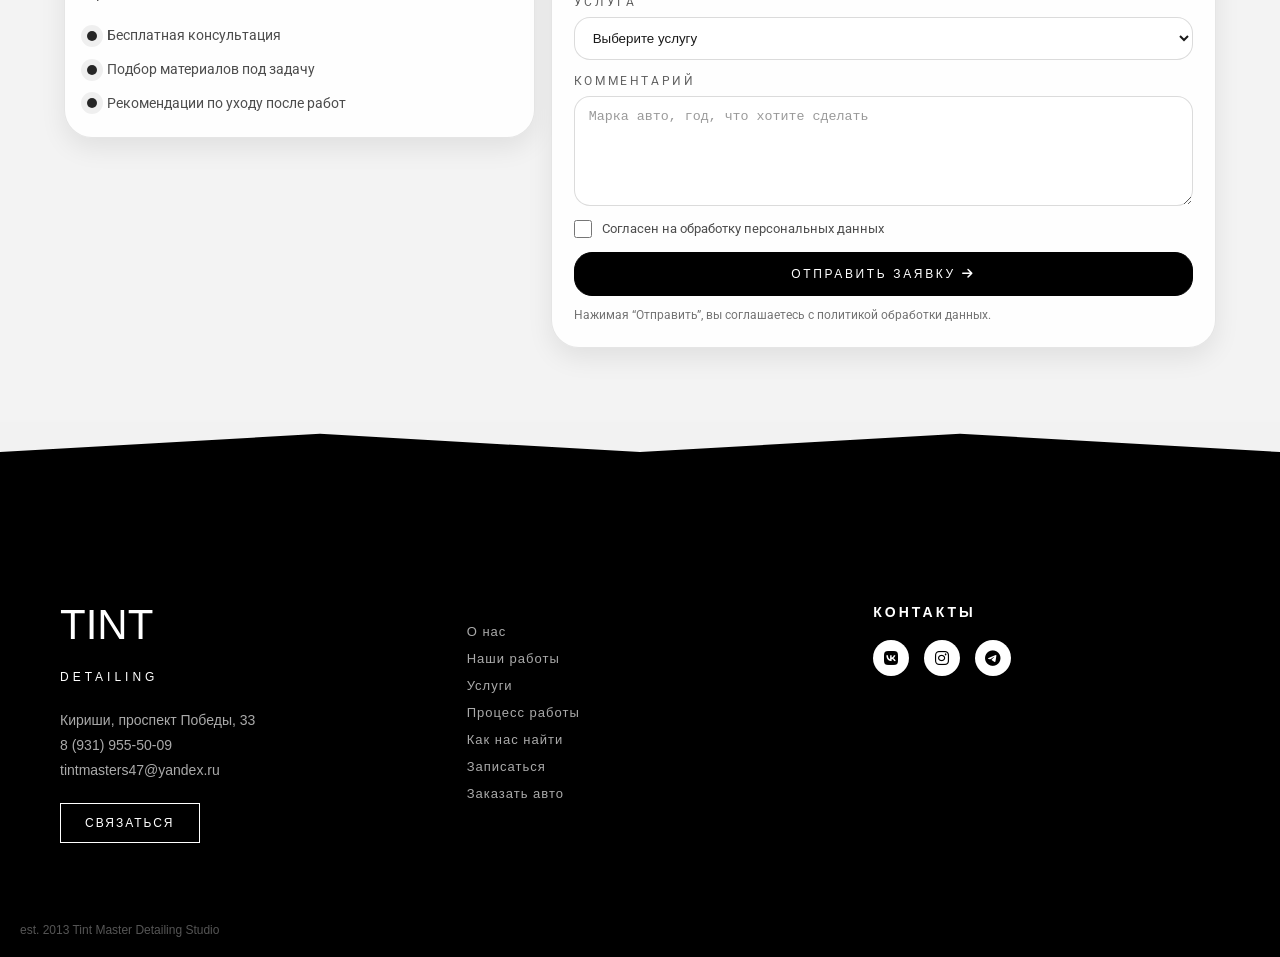
==== commit 7eb76678: "test" ====
--- a/index-Avto.html
+++ b/index-Avto.html
@@ -448,7 +448,7 @@
                             onclick="changeImage(this, 'main-img-bmw')">
                         <img class="thumb" src="./static3/BWM4.webp" alt="Интерьер"
                             onclick="changeImage(this, 'main-img-bmw')">
-                        <img class="thumb" src="./static3/BWM5.webp" alt="Двигатель"
+                        <img class="thumb" src="./static3/BWM4.webp" alt="Двигатель"
                             onclick="changeImage(this, 'main-img-bmw')">
                     </div>
                 </div>
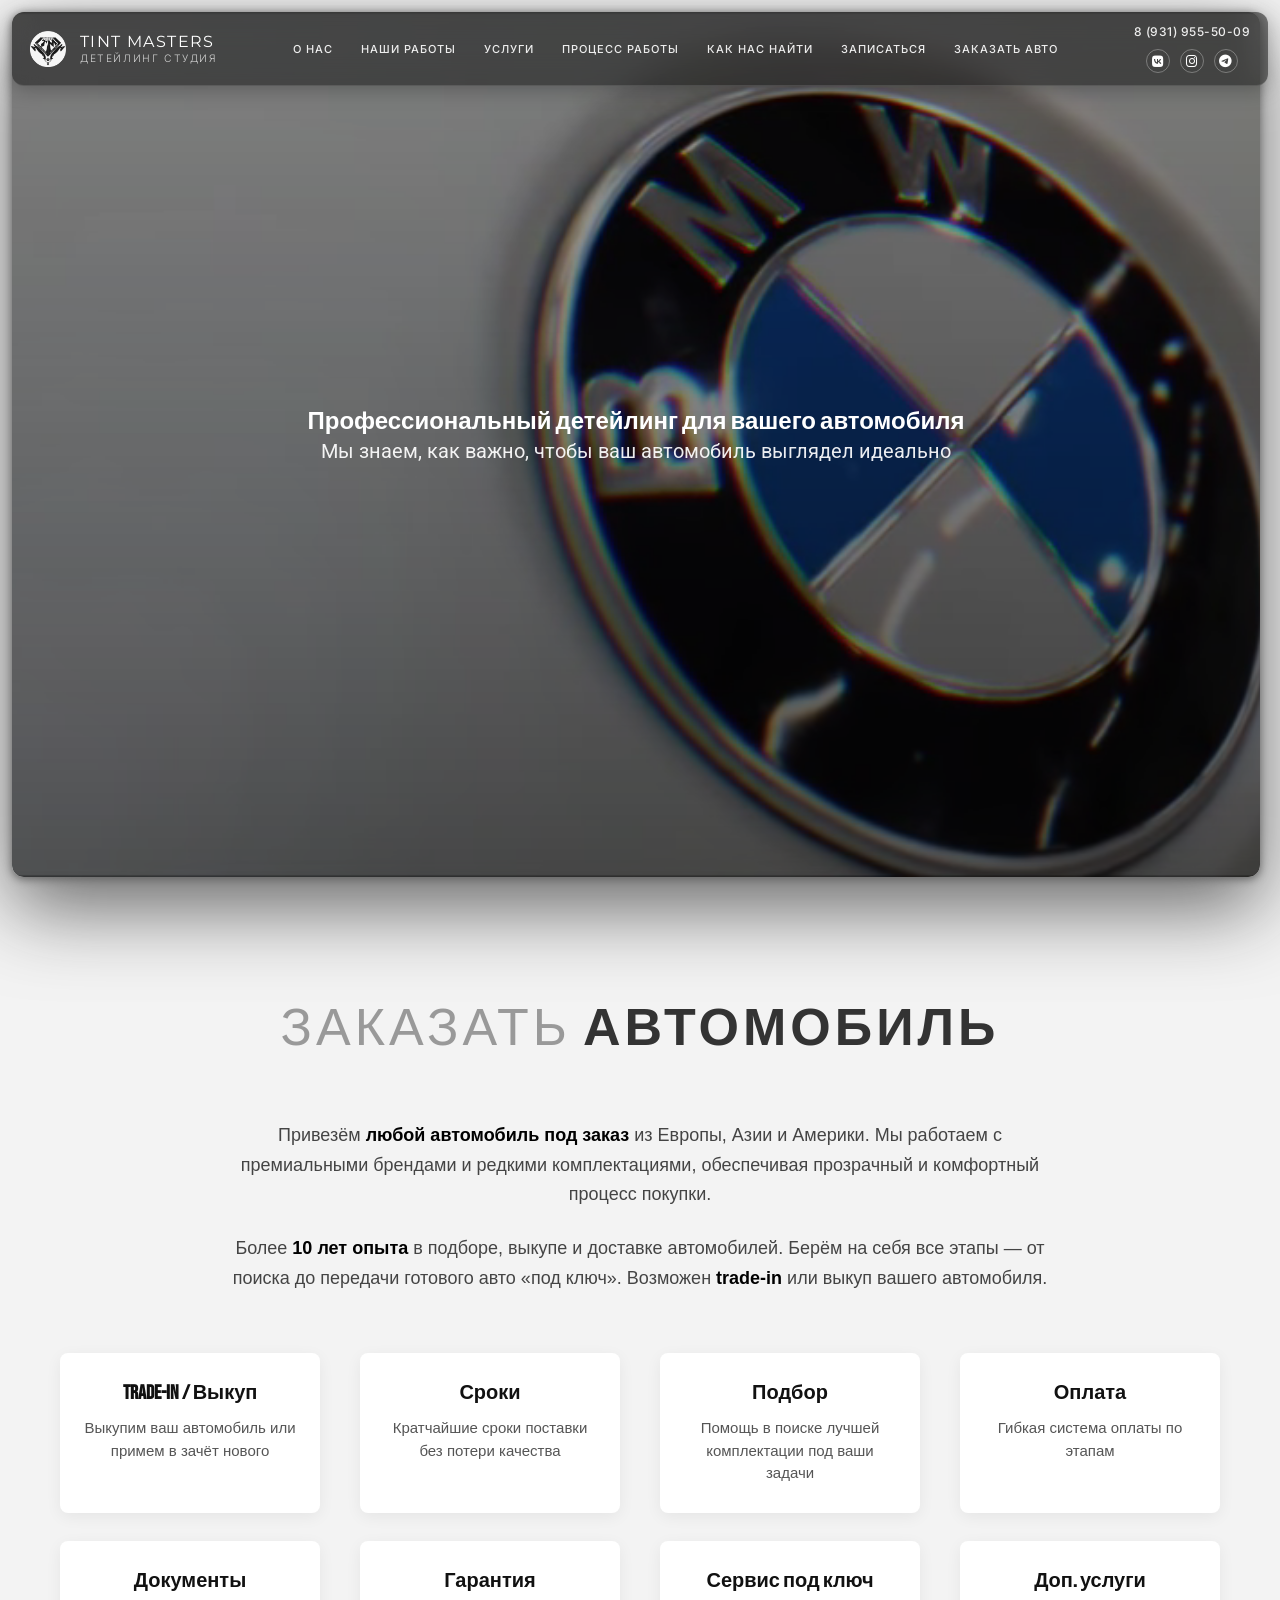
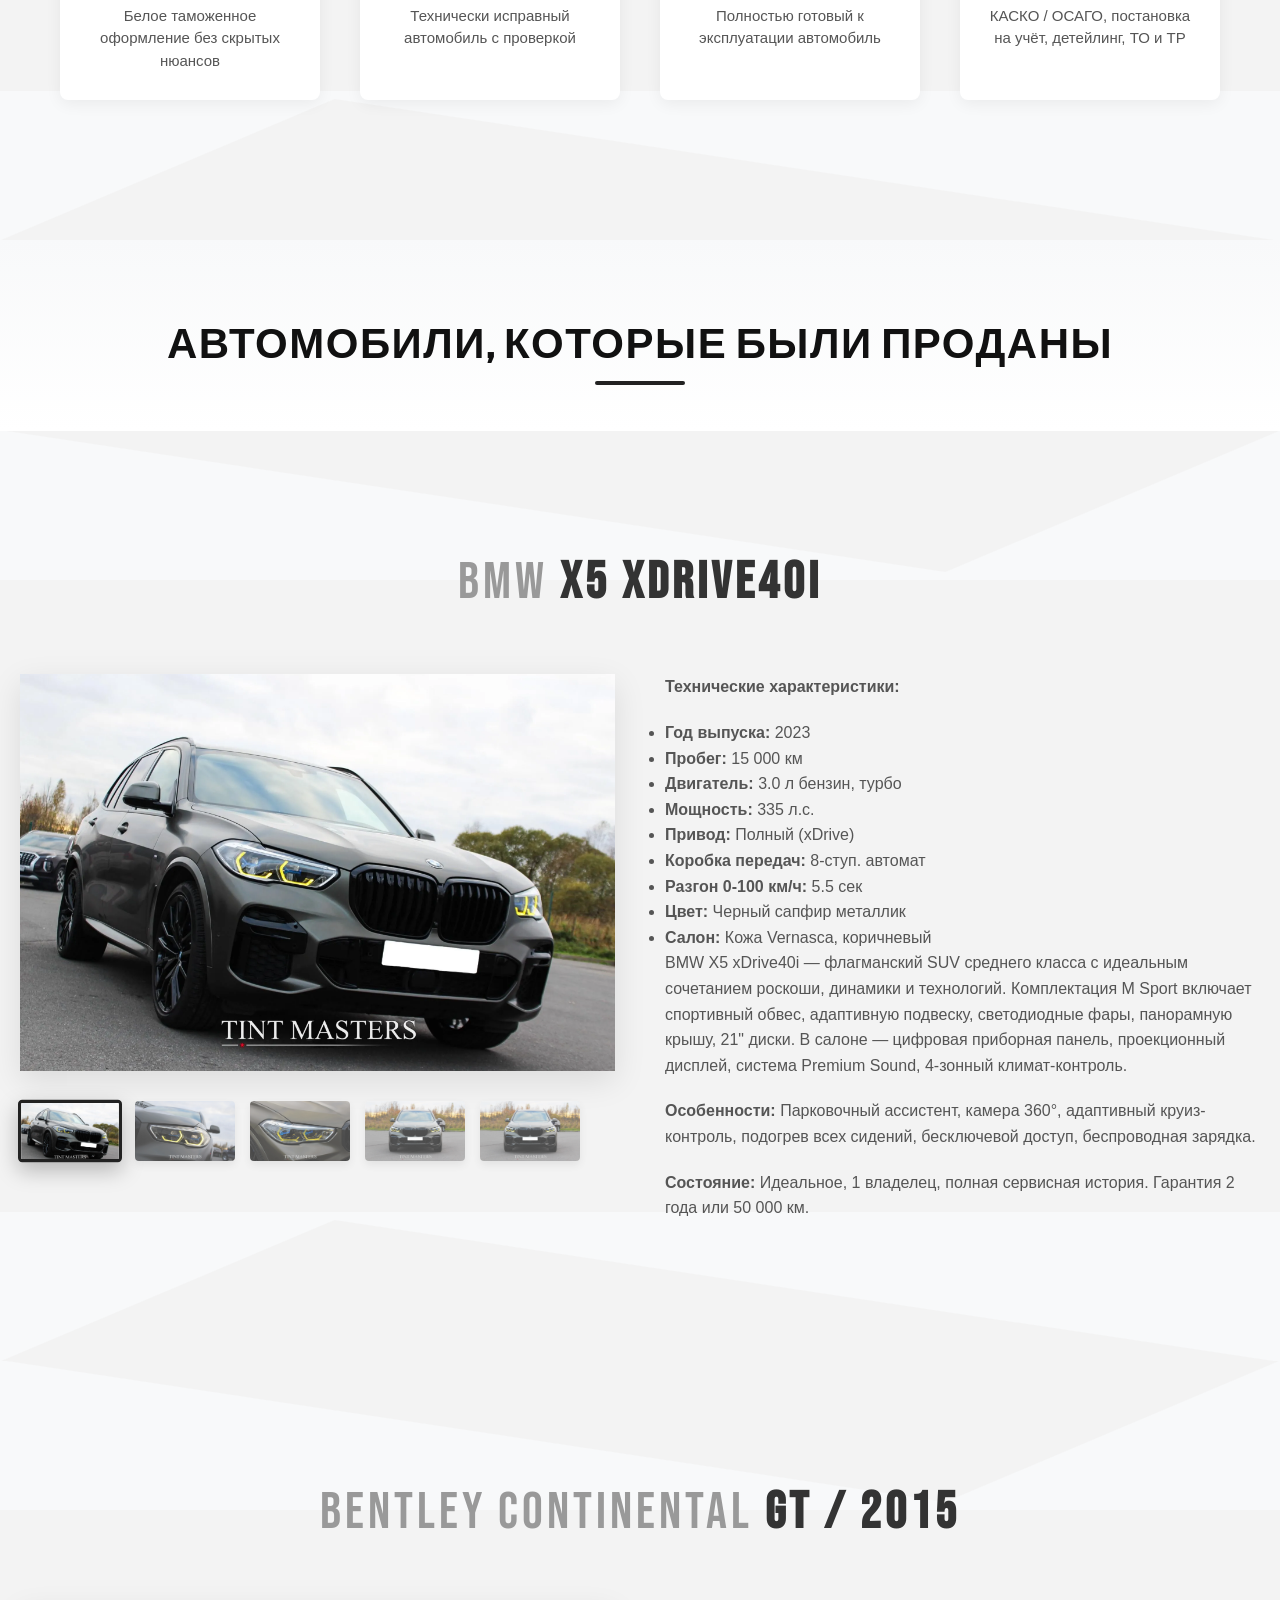
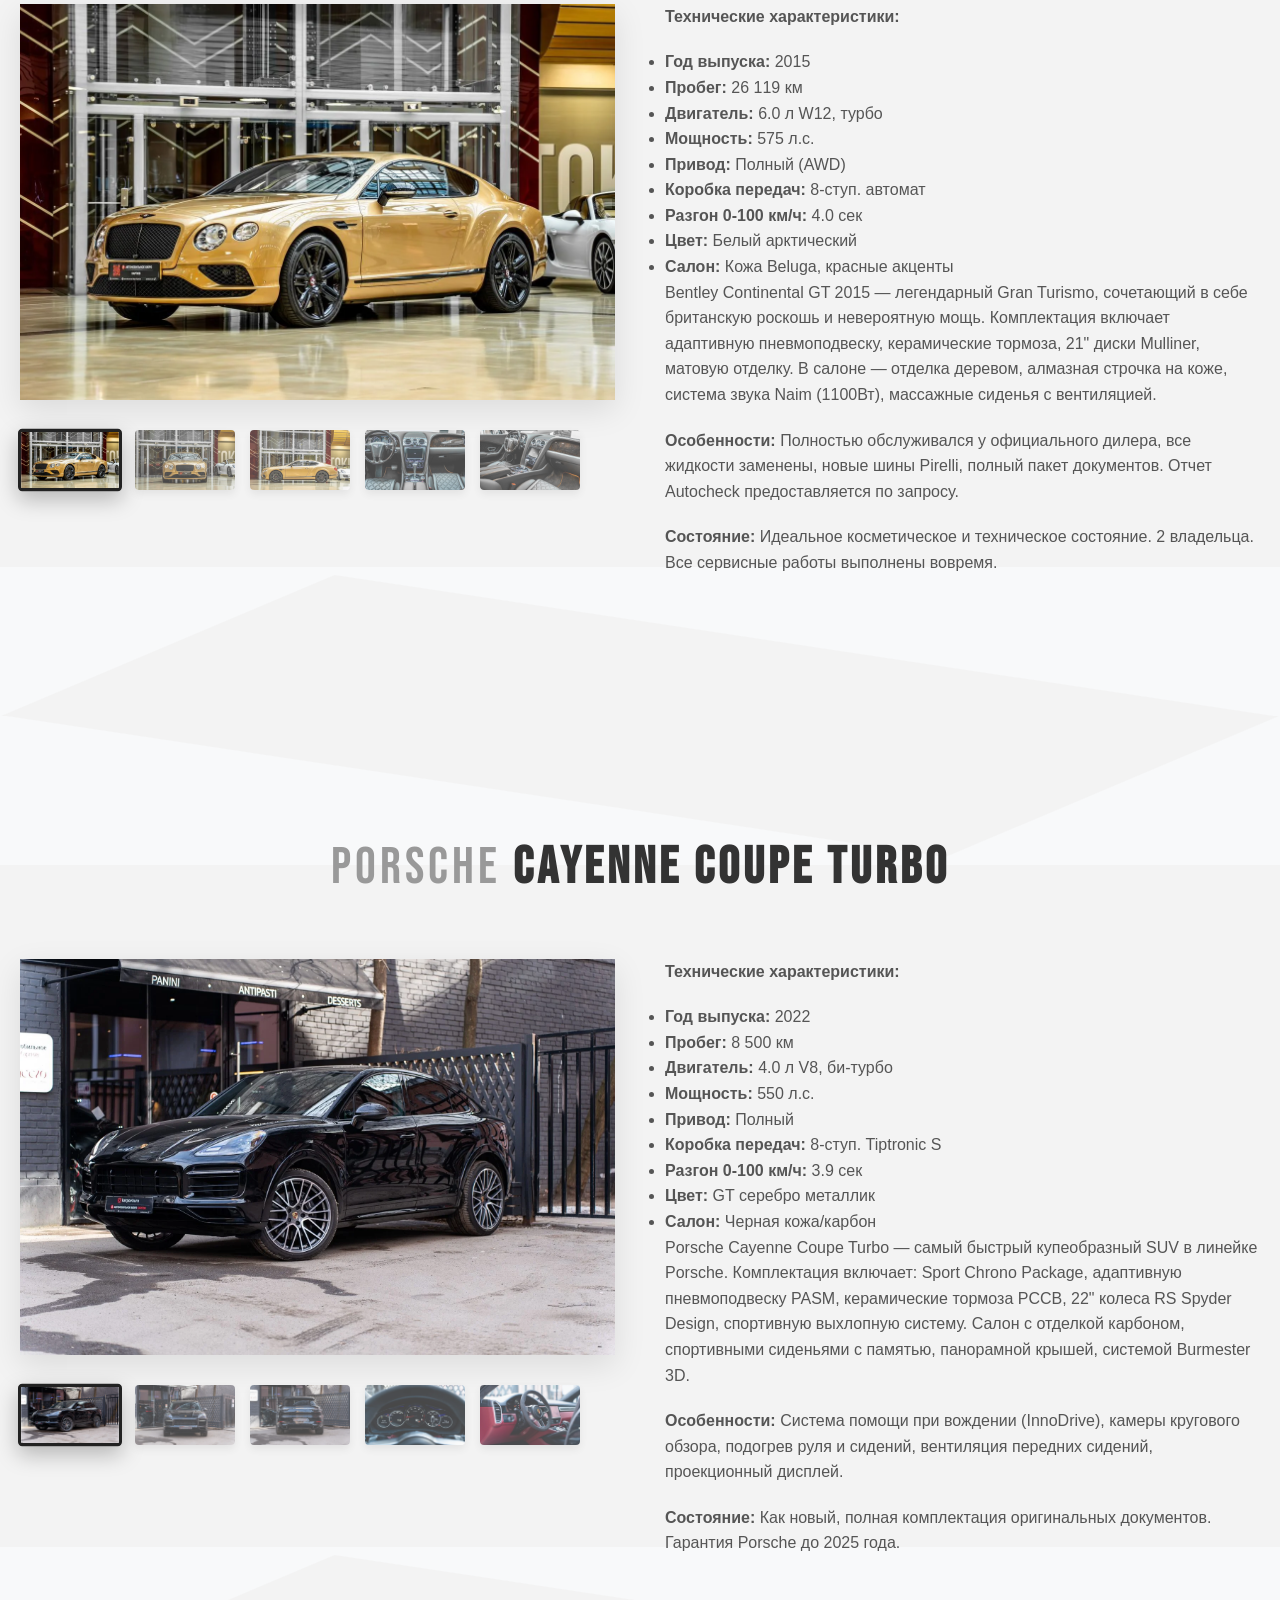
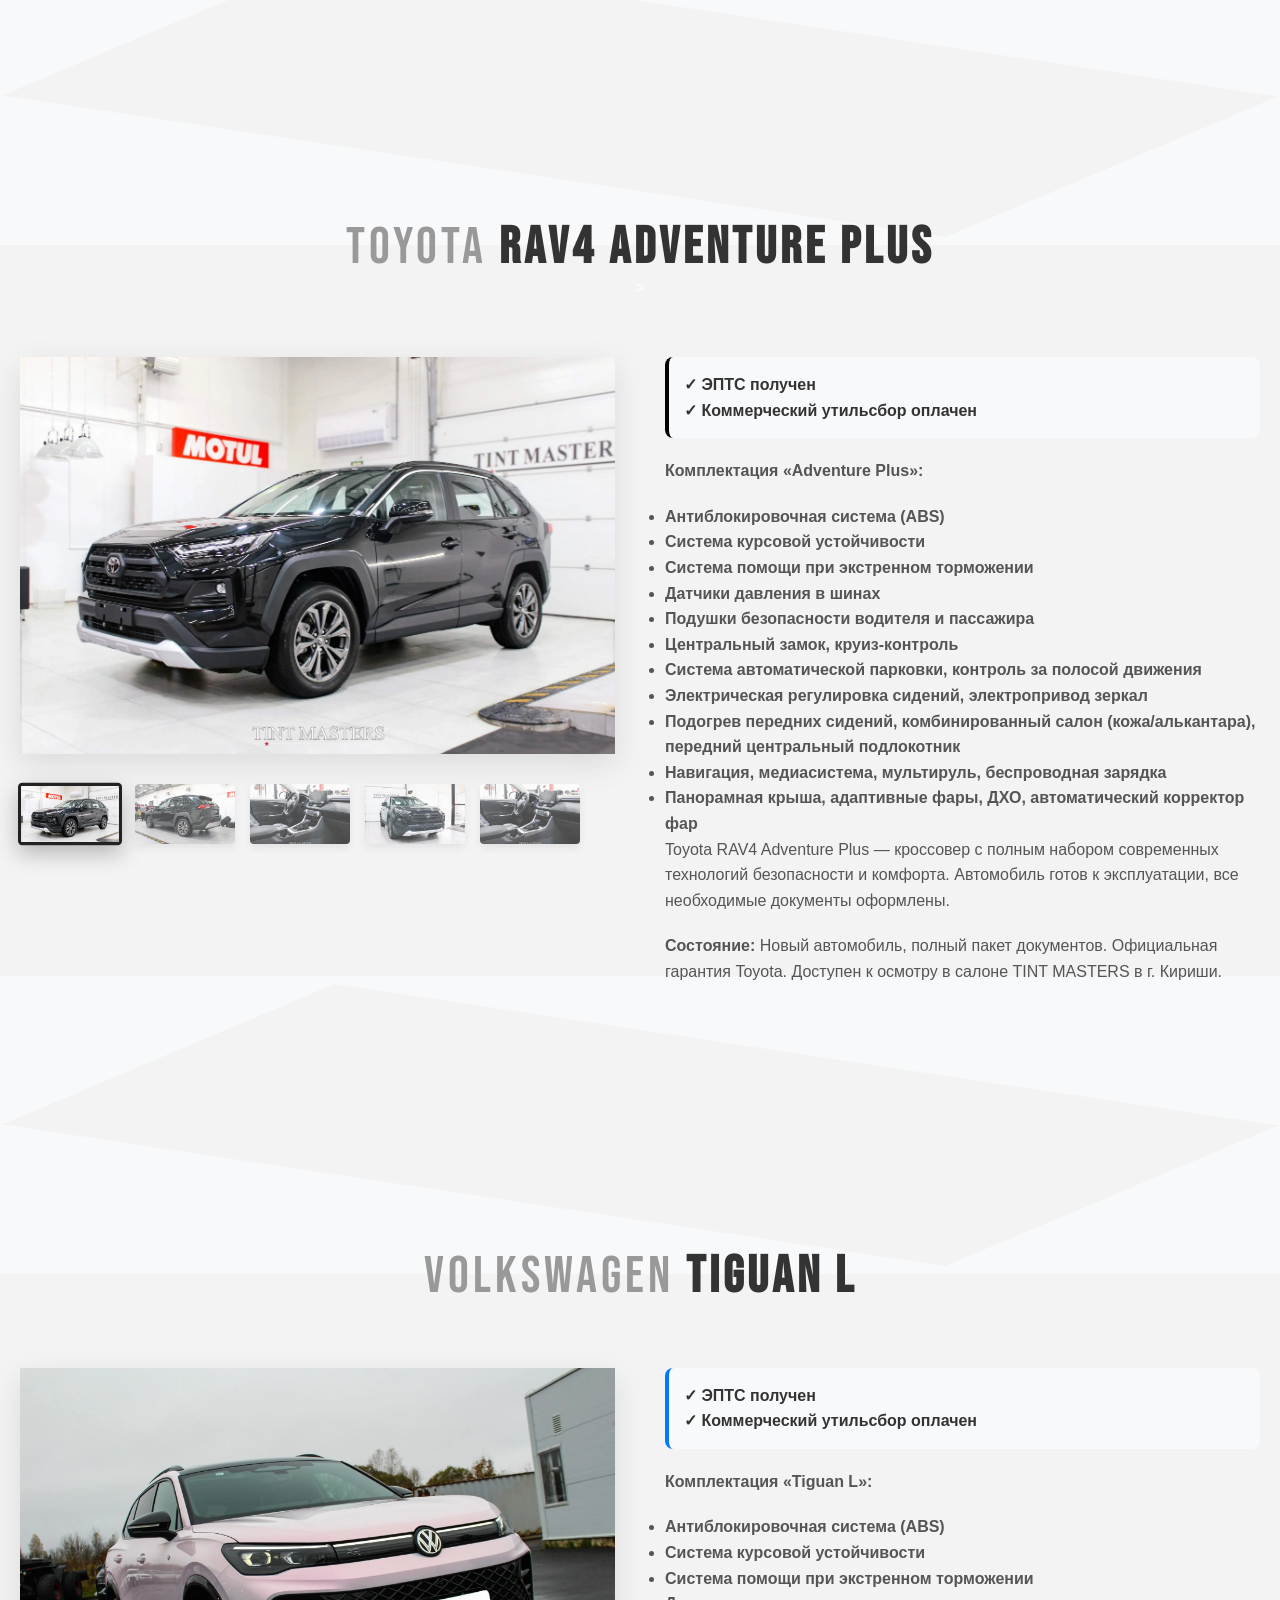
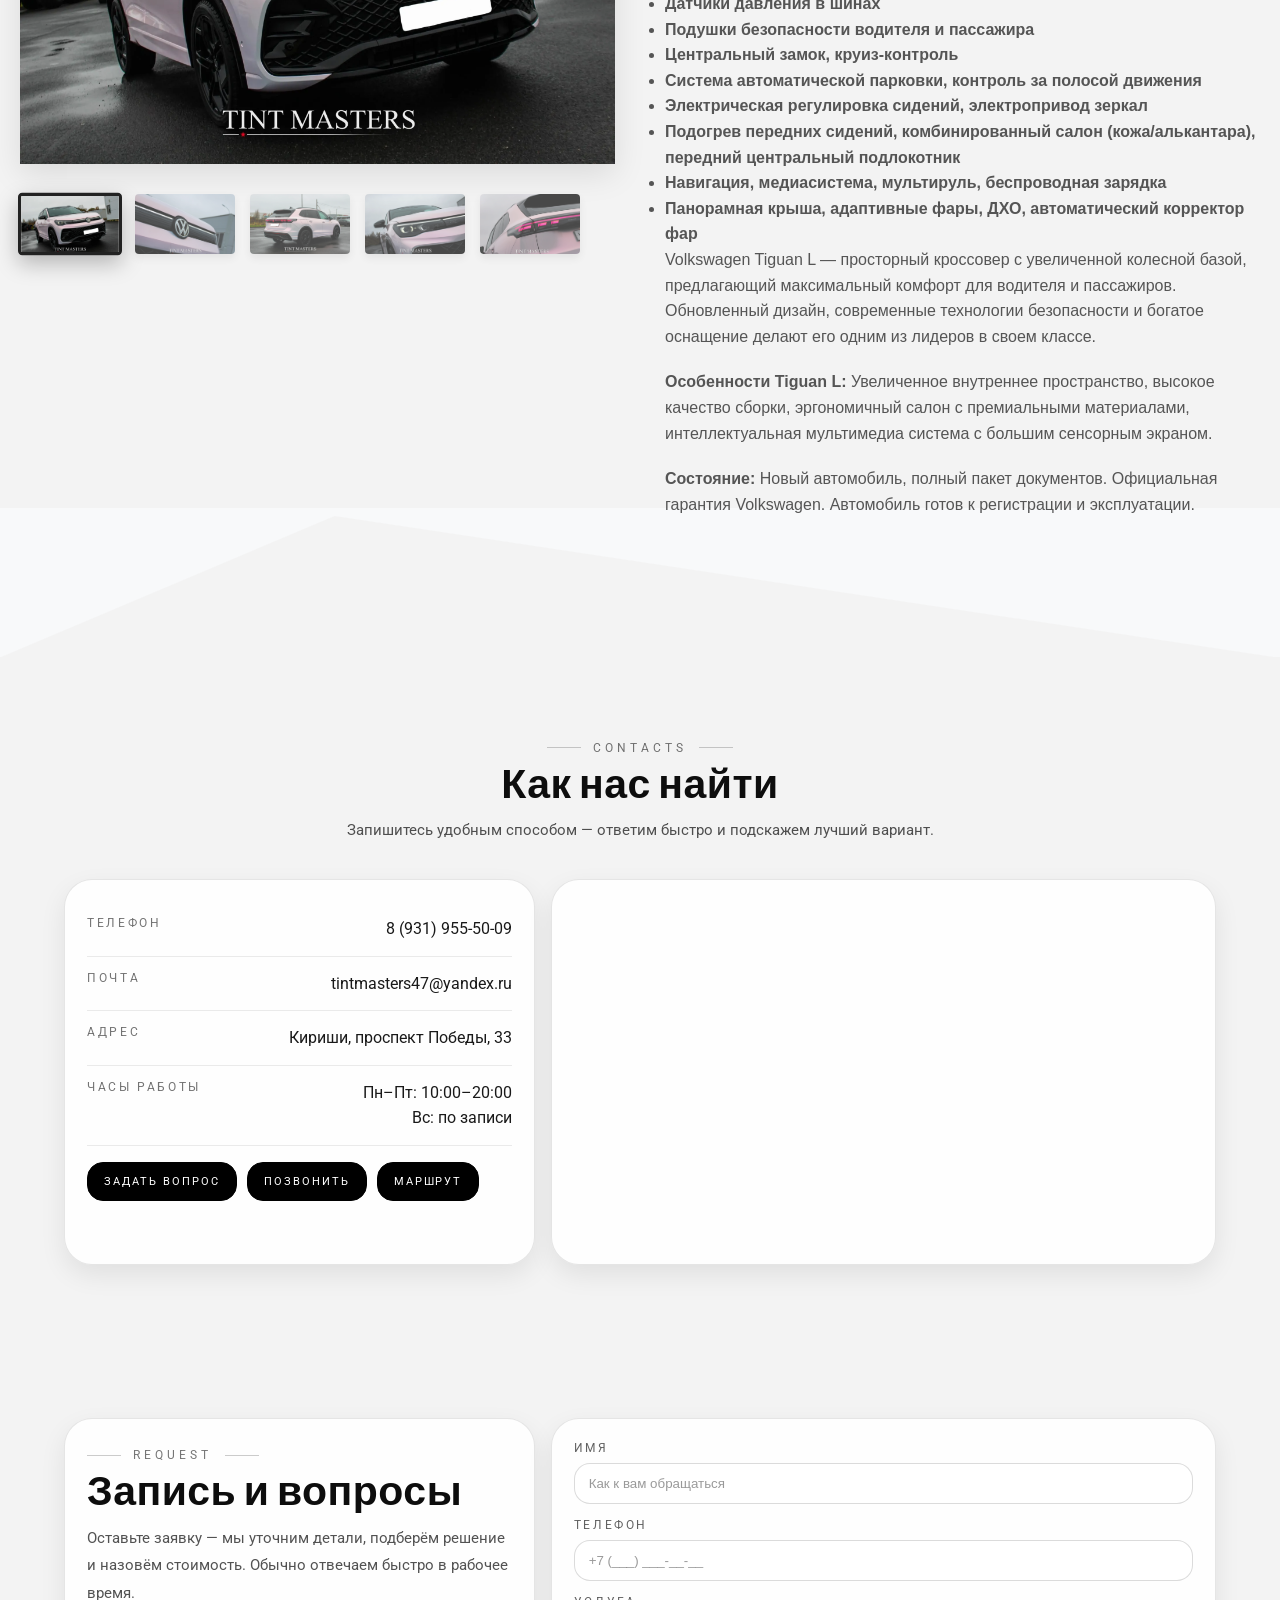
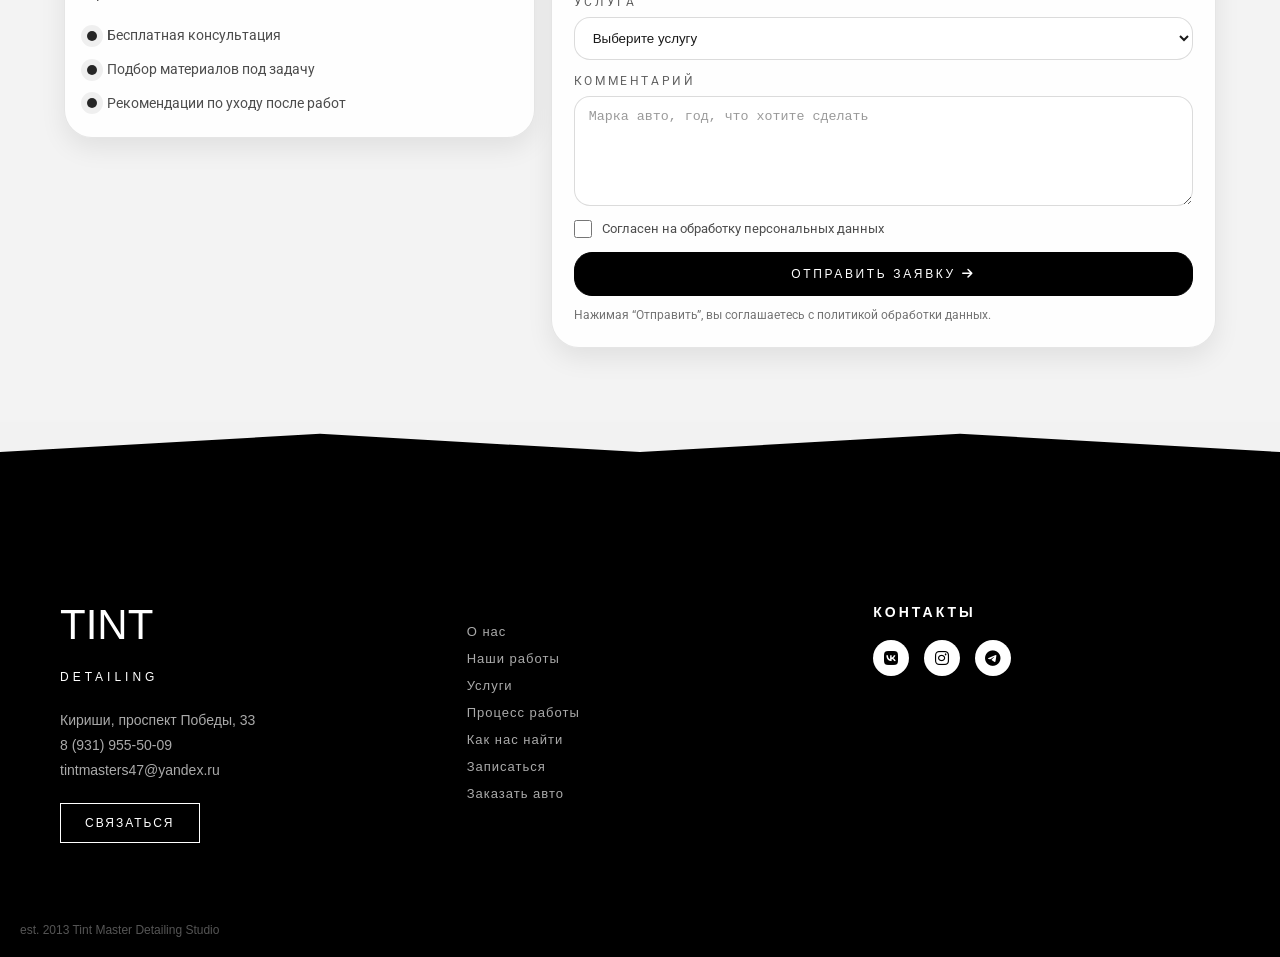
==== commit 79968000: "test" ====
--- a/index-Avto.html
+++ b/index-Avto.html
@@ -145,7 +145,7 @@
         </video>
 
         <div class="hero-content">
-            <h2>Профессиональный детейлинг для вашего автомобиля</h2>
+            <h1>Профессиональный детейлинг для вашего автомобиля</h1>
             <p>Мы знаем, как важно, чтобы ваш автомобиль выглядел идеально</p>
         </div>
     </section>
--- a/static/style.css
+++ b/static/style.css
@@ -1595,38 +1595,7 @@
   opacity: .9;
 }
 
-/* верх услуг */
-.servicesV2__head {
-  width: min(1400px, 94%);
-  margin: 0 auto 26px;
-  position: relative;
-  z-index: 1;
-}
-
-.servicesV2__headInner {
-  display: grid;
-  grid-template-columns: 1.1fr .9fr;
-  gap: clamp(16px, 3vw, 42px);
-  align-items: end;
-}
-
-.servicesV2__title {
-  margin: 0;
-  font-family: 'Bebas Neue', sans-serif;
-  font-size: clamp(44px, 6vw, 92px);
-  line-height: .92;
-  letter-spacing: 1px;
-  text-transform: uppercase;
-  color: #0f0f0f;
-}
-
-.servicesV2__lead {
-  margin: 0;
-  max-width: 52ch;
-  color: rgba(0, 0, 0, .65);
-  line-height: 1.75;
-  font-size: 14px;
-}
+
 
 /* список услуг */
 .servicesV2__list {
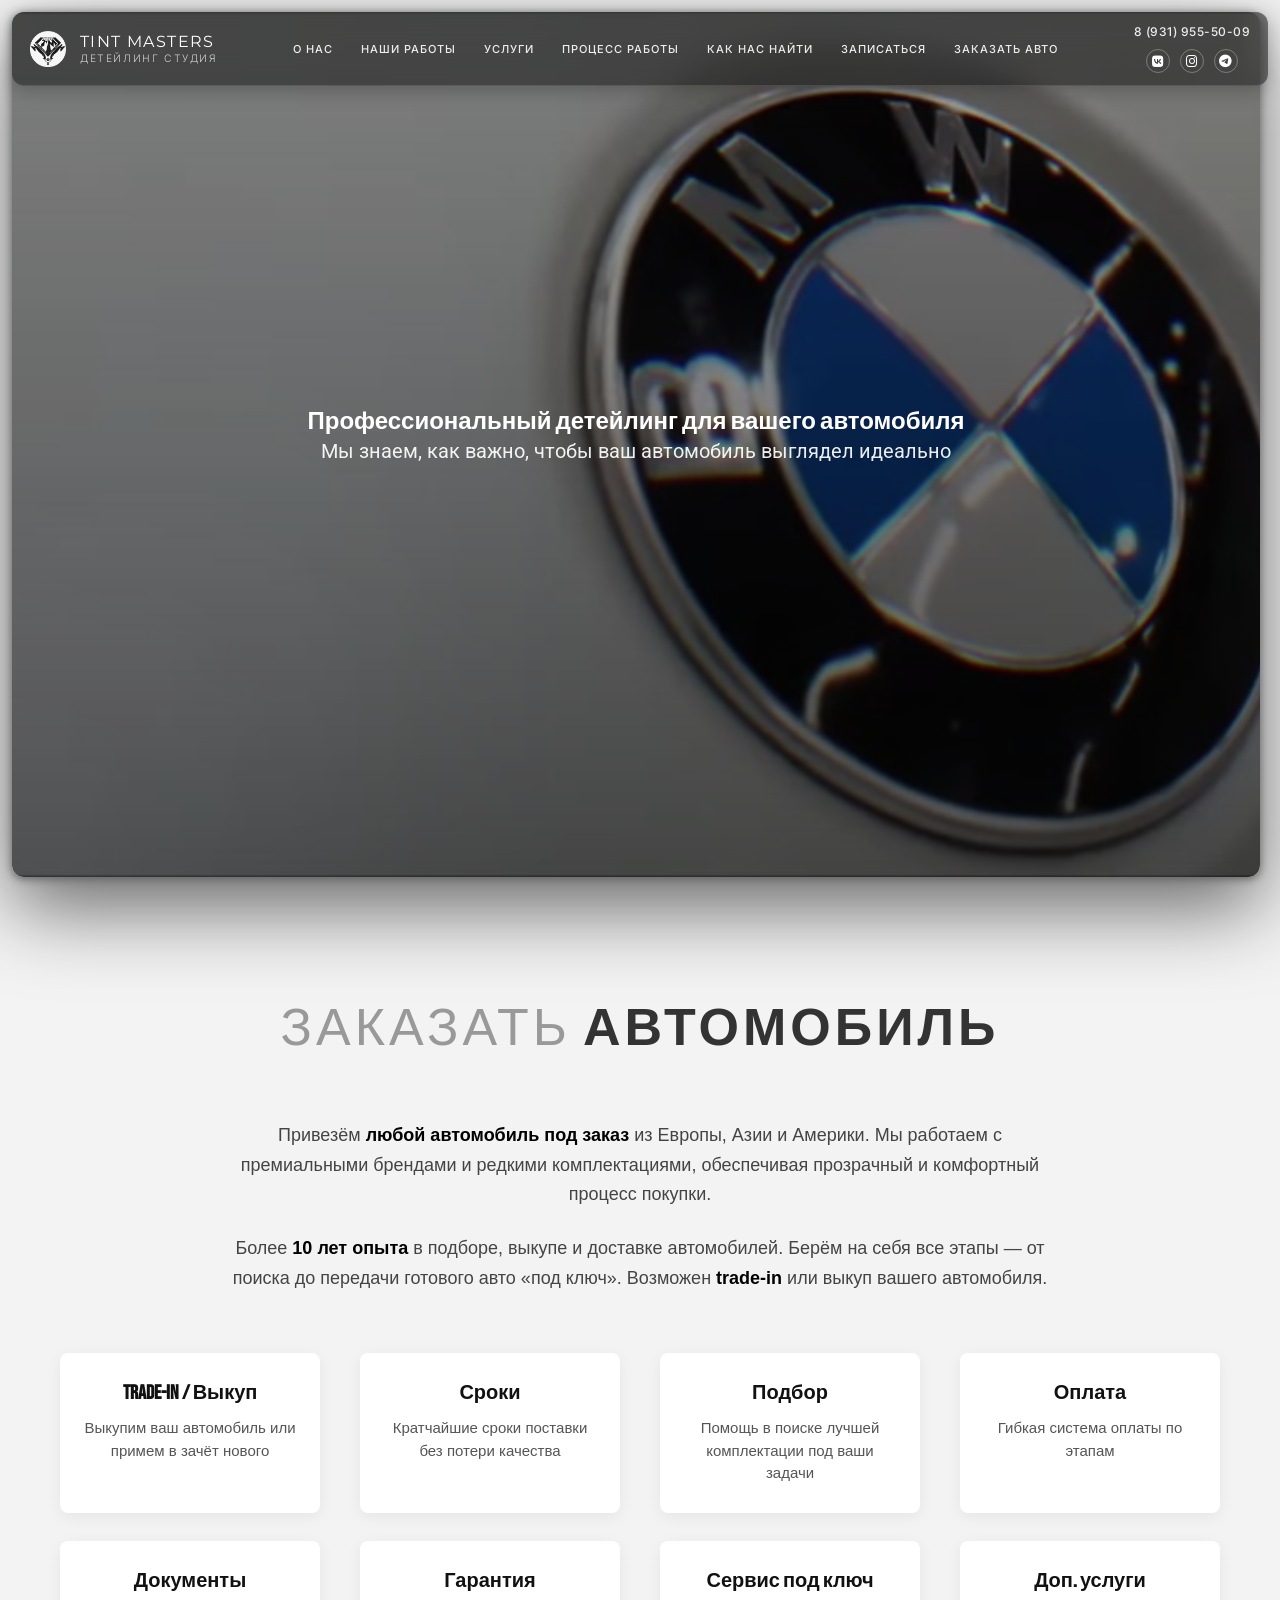
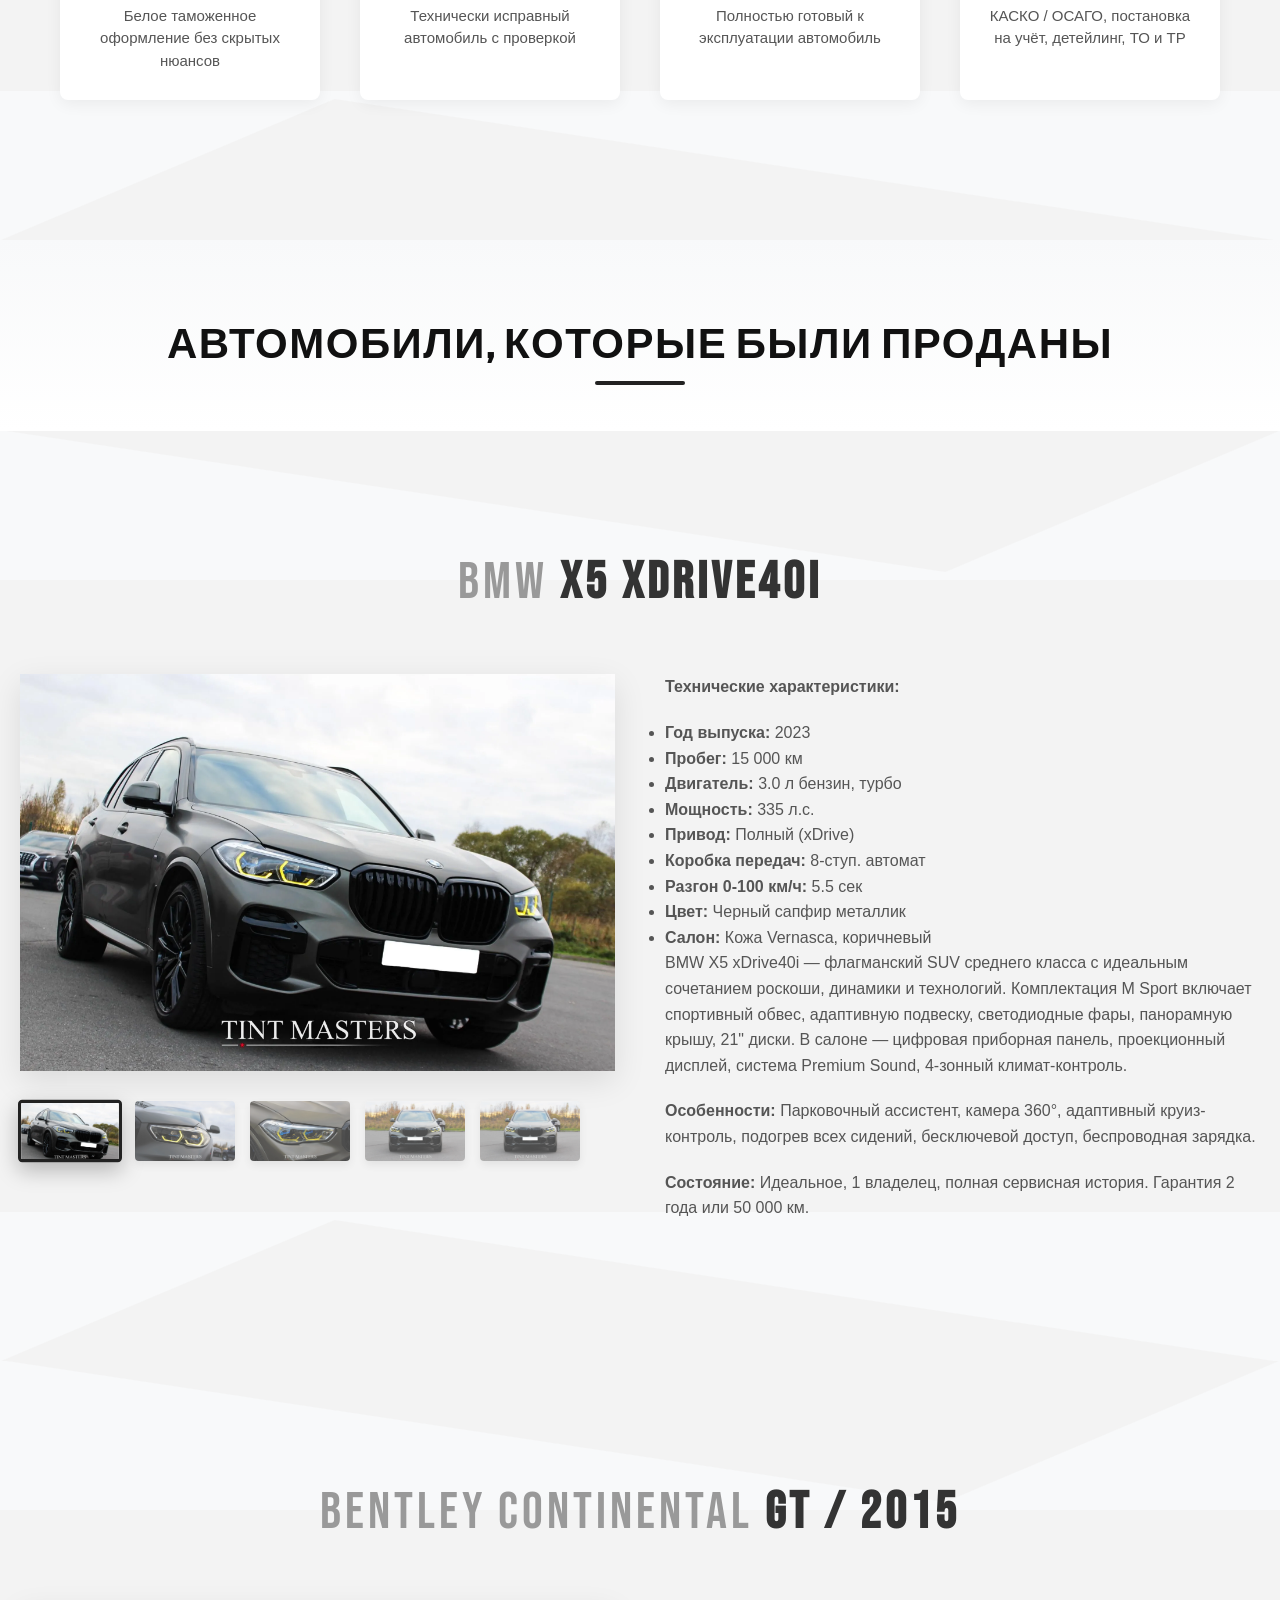
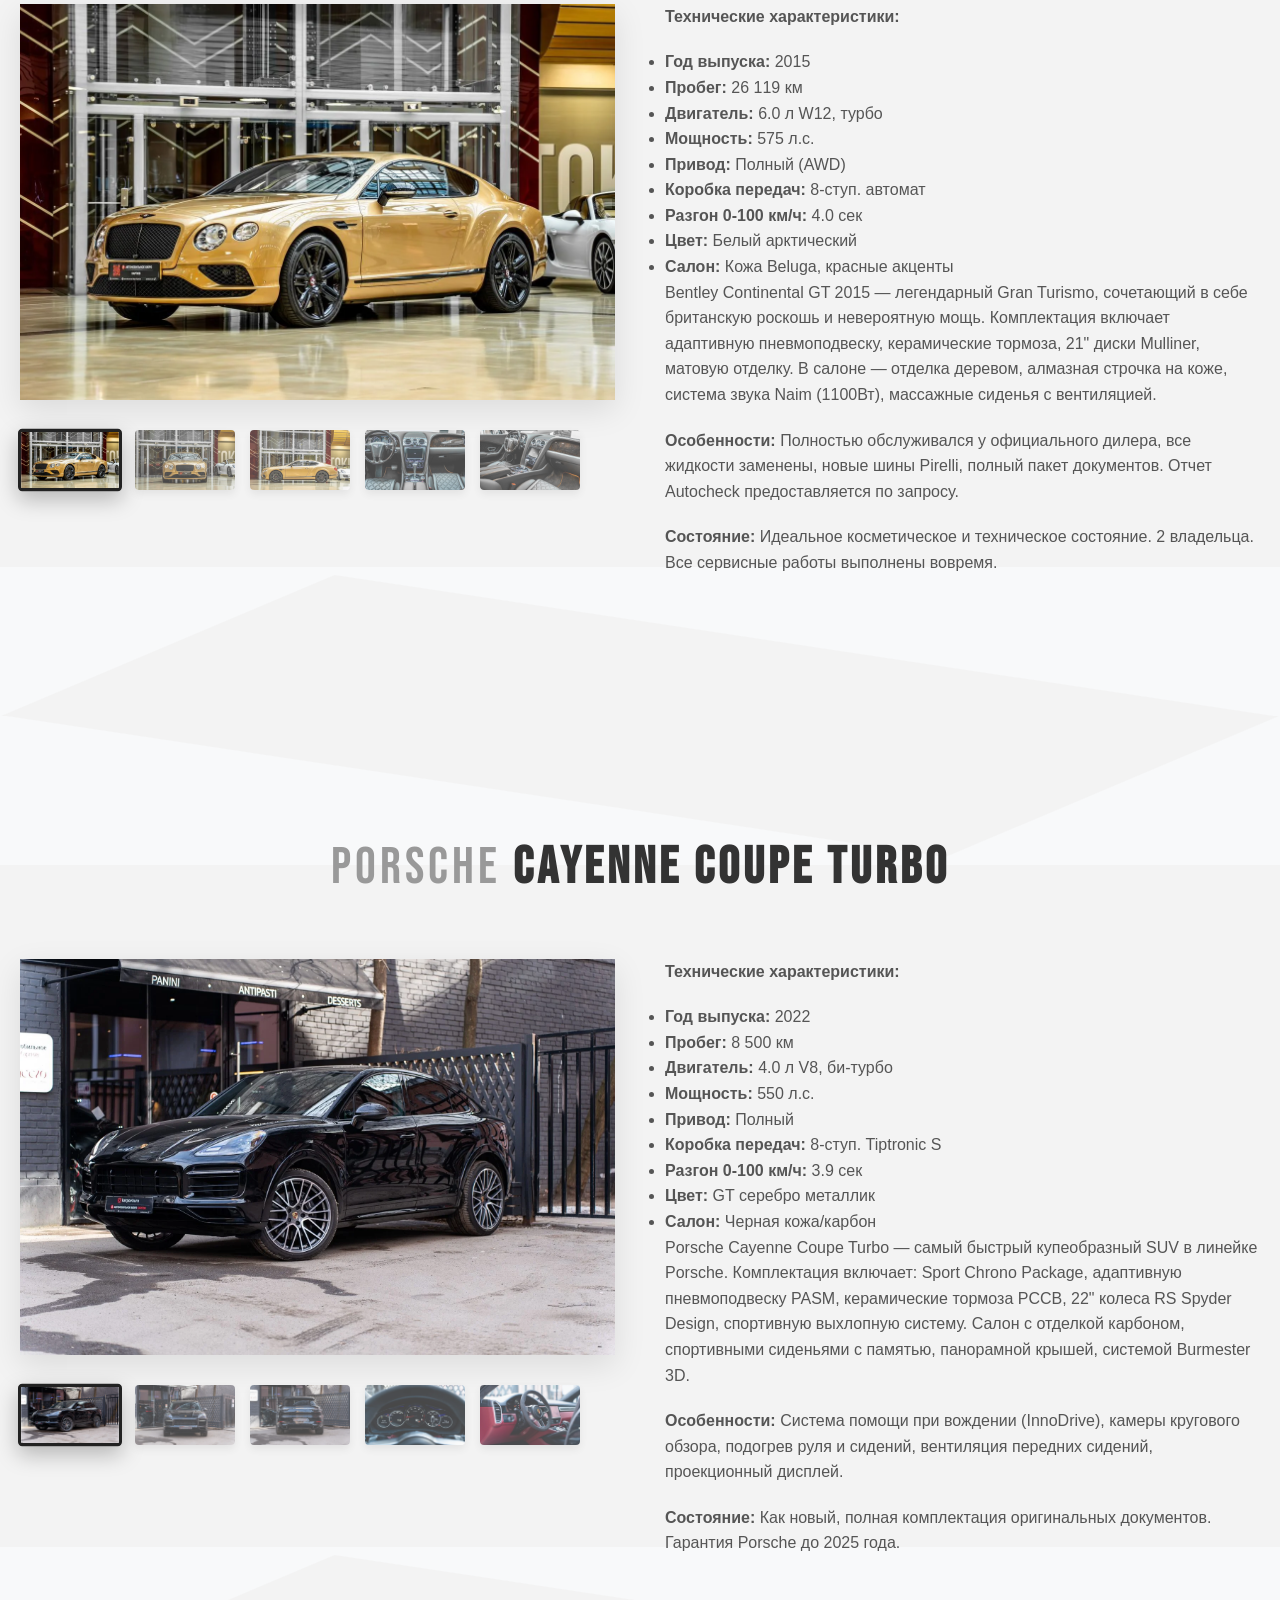
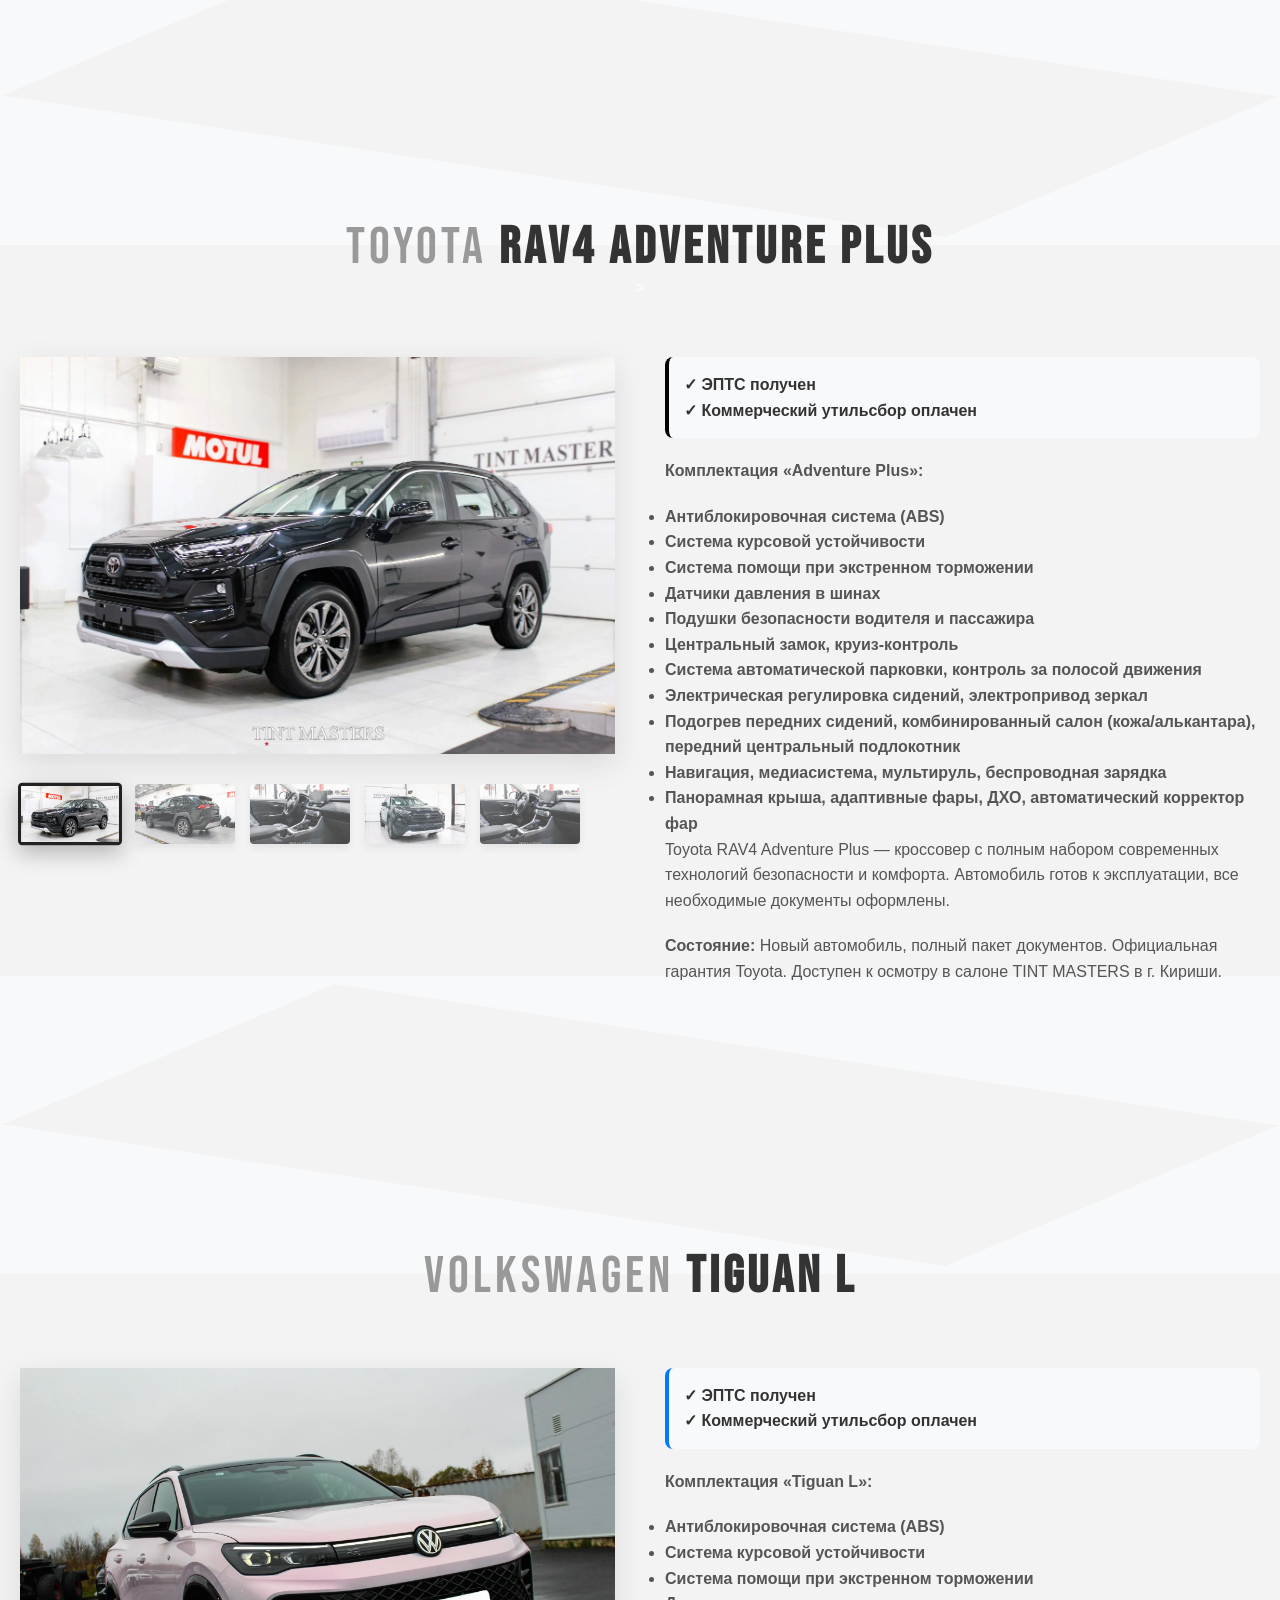
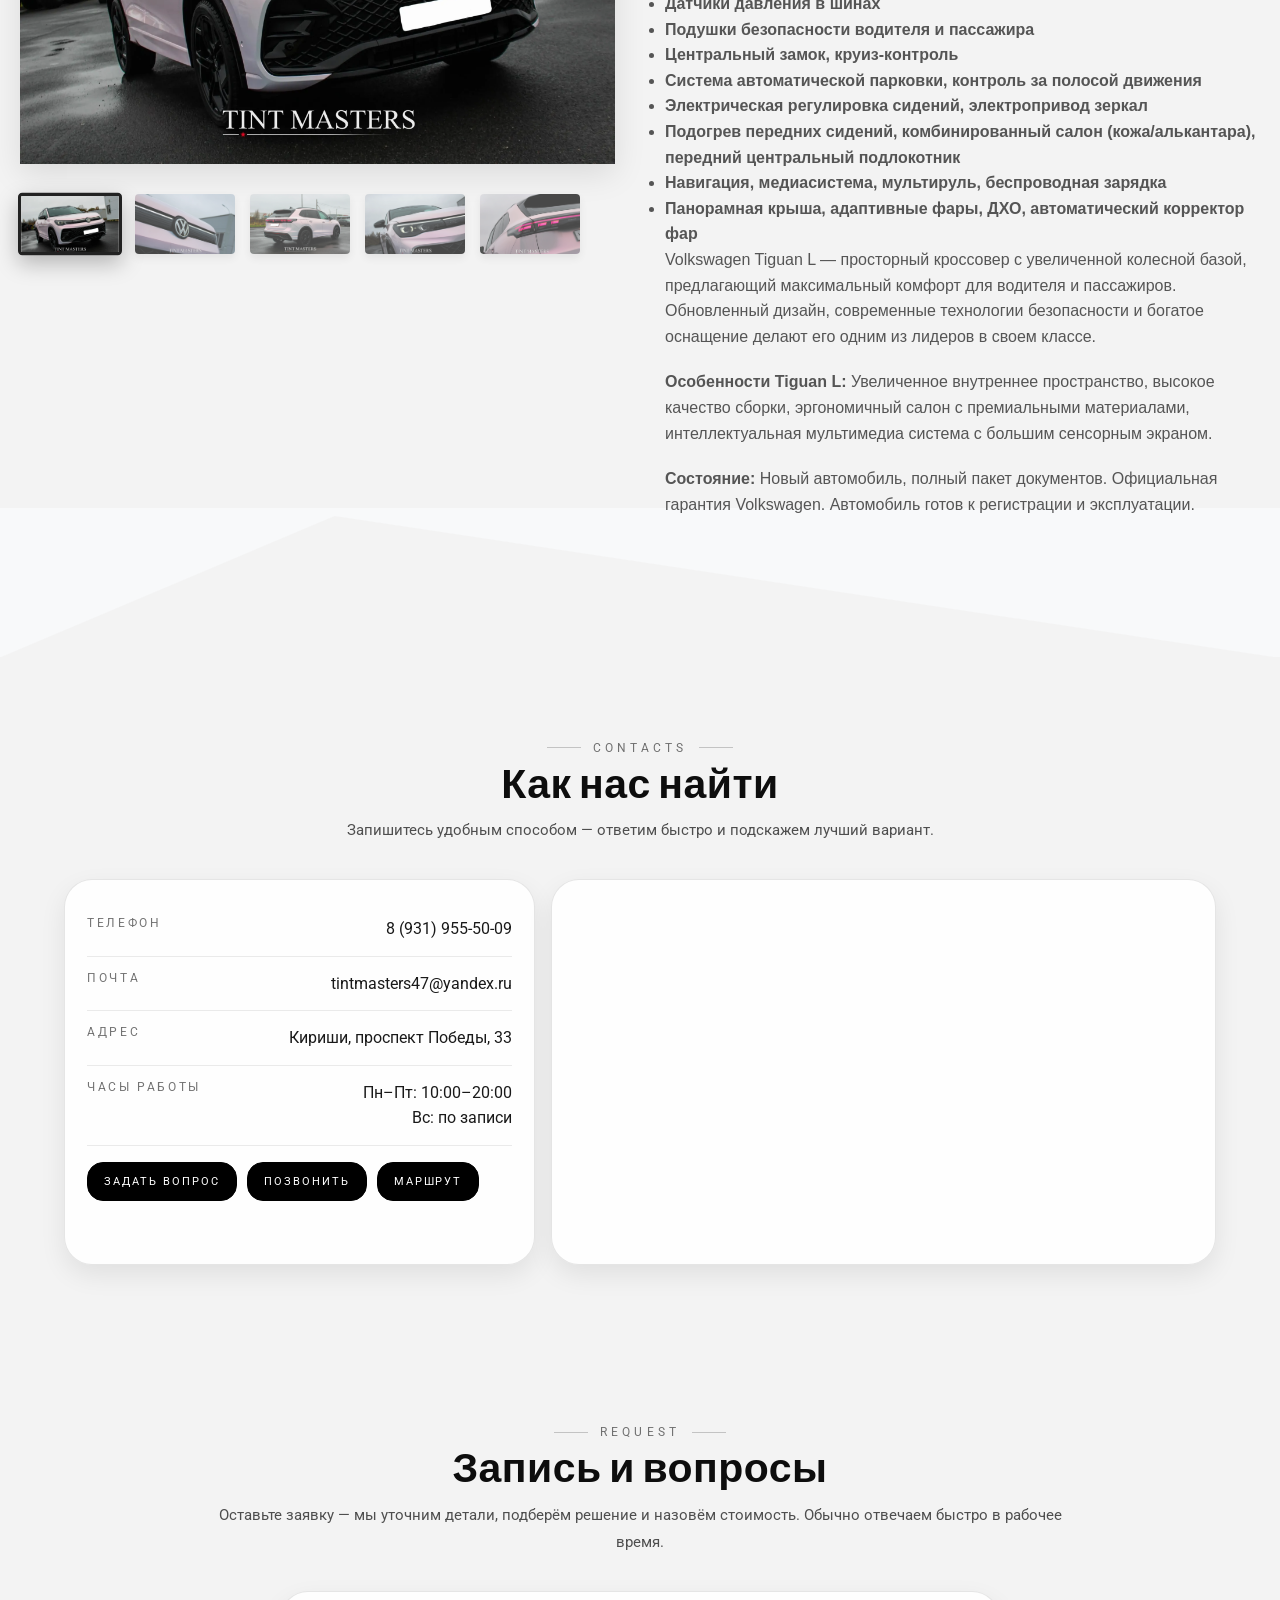
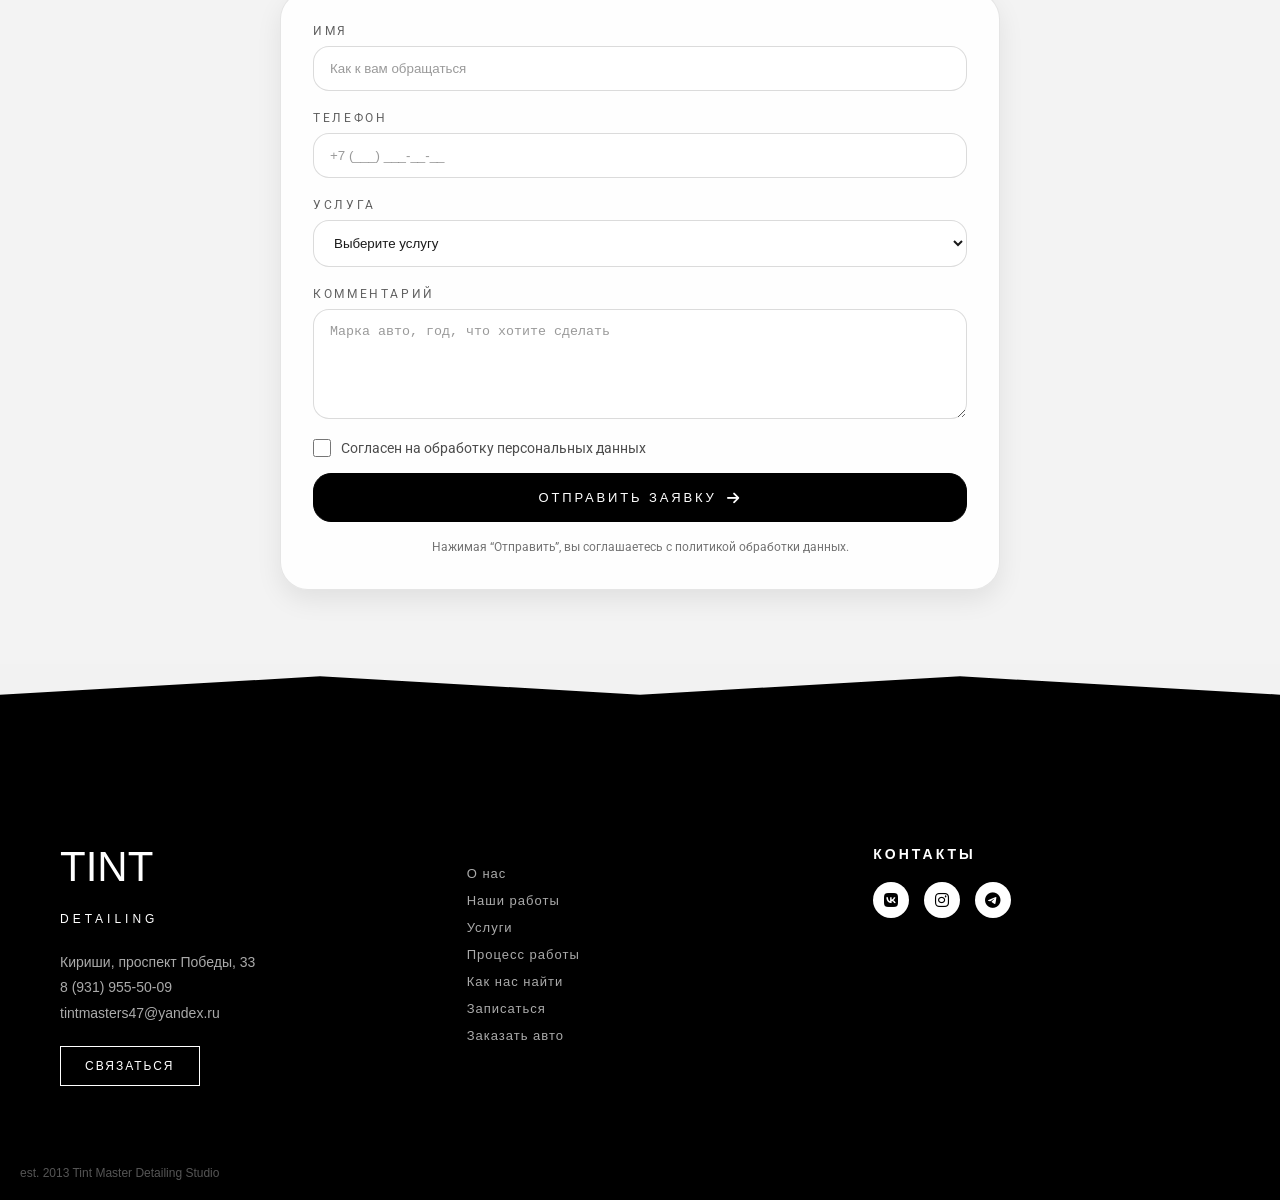
==== commit 089d3c09: "test" ====
--- a/index-Avto.html
+++ b/index-Avto.html
@@ -1330,78 +1330,66 @@
 
 
 
-    <!-- СТИЛЬНАЯ ФОРМА (вопрос/запись) -->
-    <section id="form" class="section section--dark section--cta reveal">
-        <div class="container">
-            <div class="cta-grid">
-                <div class="cta-left">
-                    <div class="sec-kicker">REQUEST</div>
-                    <h2 class="sec-title">Запись и вопросы</h2>
-                    <p class="sec-sub">
-                        Оставьте заявку — мы уточним детали, подберём решение и назовём стоимость.
-                        Обычно отвечаем быстро в рабочее время.
-                    </p>
-
-                    <div class="cta-points">
-                        <div class="cta-point">
-                            <span class="dot"></span> Бесплатная консультация
-                        </div>
-                        <div class="cta-point">
-                            <span class="dot"></span> Подбор материалов под задачу
-                        </div>
-                        <div class="cta-point">
-                            <span class="dot"></span> Рекомендации по уходу после работ
-                        </div>
-                    </div>
-                </div>
-
-                <form class="cta-form" action="#" method="post">
-                    <div class="field">
-                        <label>Имя</label>
-                        <input type="text" name="name" placeholder="Как к вам обращаться" required>
-                    </div>
-
-                    <div class="field">
-                        <label>Телефон</label>
-                        <input type="tel" name="phone" placeholder="+7 (___) ___-__-__" required>
-                    </div>
-
-                    <div class="field">
-                        <label>Услуга</label>
-                        <select name="service" required>
-                            <option value="" disabled selected>Выберите услугу</option>
-                            <option>Защита кузова</option>
-                            <option>Техническое обслуживание</option>
-                            <option>Уход за кузовом</option>
-                            <option>Уход за салоном</option>
-                            <option>Автостёкла</option>
-                            <option>Мототехника</option>
-                            <option>Подарочные сертификаты</option>
-                            <option>Другое</option>
-                        </select>
-                    </div>
-
-                    <div class="field">
-                        <label>Комментарий</label>
-                        <textarea name="message" rows="4" placeholder="Марка авто, год, что хотите сделать"></textarea>
-                    </div>
-
-                    <label class="agree">
-                        <input type="checkbox" required>
-                        <span>Согласен на обработку персональных данных</span>
-                    </label>
-
-                    <button class="submit" type="submit">
-                        Отправить заявку <i class="fa-solid fa-arrow-right"></i>
-                    </button>
-
-                    <div class="small">
-                        Нажимая “Отправить”, вы соглашаетесь с политикой обработки данных.
-                    </div>
-                </form>
-            </div>
-        </div>
-    </section>
+     <!-- СТИЛЬНАЯ ФОРМА (вопрос/запись) -->
+ <section id="form" class="section section--dark section--cta reveal">
+    <div class="sec-head">
+      <div class="sec-kicker">REQUEST</div>
+      <h2 class="sec-title">Запись и вопросы</h2>
+      <p class="sec-sub">
+        Оставьте заявку — мы уточним детали, подберём решение и назовём стоимость.
+        Обычно отвечаем быстро в рабочее время.
+      </p>
+    </div>
+    
+    <div class="container">
+      <div class="cta-grid">
+        <form class="cta-form" action="#" method="post">
+          <div class="field">
+            <label>Имя</label>
+            <input type="text" name="name" placeholder="Как к вам обращаться" required>
+          </div>
+
+          <div class="field">
+            <label>Телефон</label>
+            <input type="tel" name="phone" placeholder="+7 (___) ___-__-__" required>
+          </div>
+
+          <div class="field">
+            <label>Услуга</label>
+            <select name="service" required>
+              <option value="" disabled selected>Выберите услугу</option>
+              <option>Защита кузова</option>
+              <option>Техническое обслуживание</option>
+              <option>Уход за кузовом</option>
+              <option>Уход за салоном</option>
+              <option>Автостёкла</option>
+              <option>Мототехника</option>
+              <option>Подарочные сертификаты</option>
+              <option>Другое</option>
+            </select>
+          </div>
+
+          <div class="field">
+            <label>Комментарий</label>
+            <textarea name="message" rows="4" placeholder="Марка авто, год, что хотите сделать"></textarea>
+          </div>
+
+          <label class="agree">
+            <input type="checkbox" required>
+            <span>Согласен на обработку персональных данных</span>
+          </label>
+
+          <button class="submit" type="submit">
+            Отправить заявку <i class="fa-solid fa-arrow-right"></i>
+          </button>
+
+          <div class="small">
+            Нажимая “Отправить”, вы соглашаетесь с политикой обработки данных.
+          </div>
+        </form>
+      </div>
+    </div>
+  </section>
 
 
     <!-- Уведомление об отправке -->
--- a/static/style.css
+++ b/static/style.css
@@ -2113,56 +2113,27 @@
 }
 
 .cta-grid {
-  display: grid;
-  grid-template-columns: repeat(12, 1fr);
-  gap: 16px;
-  align-items: start;
-}
-
-.cta-left,
+  display: flex;
+  justify-content: center;
+  align-items: center;
+  max-width: 720px;
+  margin: 0 auto;
+}
+
 .cta-form {
   border-radius: var(--r2);
   border: 1px solid rgba(0, 0, 0, 0.10);
   background: rgba(255, 255, 255, 0.92);
   box-shadow: var(--shadow3);
-  padding: 22px;
-}
-
-.cta-left {
-  grid-column: span 5;
-}
-
-.cta-form {
-  grid-column: span 7;
-}
-
-.cta-points {
-  margin-top: 16px;
-  display: grid;
-  gap: 10px;
-}
-
-.cta-point {
-  display: flex;
-  align-items: center;
-  gap: 10px;
-  color: rgba(0, 0, 0, 0.70);
-  line-height: 1.7;
-  font-size: 14px;
-}
-
-.cta-point .dot {
-  width: 10px;
-  height: 10px;
-  border-radius: 999px;
-  background: rgba(0, 0, 0, 0.85);
-  box-shadow: 0 0 0 6px rgba(0, 0, 0, 0.06);
-}
-
+  padding: 32px;
+  width: 100%;
+}
+
+/* Добавим немного отступов для полей */
 .field {
   display: grid;
   gap: 8px;
-  margin-bottom: 14px;
+  margin-bottom: 20px;
 }
 
 .field label {
@@ -2180,7 +2151,7 @@
   border: 1px solid rgba(0, 0, 0, 0.14);
   background: rgba(255, 255, 255, 0.92);
   color: rgba(0, 0, 0, 0.90);
-  padding: 12px 14px;
+  padding: 14px 16px;
   outline: none;
   transition: border-color .25s ease, box-shadow .25s ease, transform .25s ease, background .25s ease;
 }
@@ -2204,62 +2175,77 @@
   color: rgba(0, 0, 0, 0.40);
 }
 
+/* Чекбокс */
 .agree {
   display: flex;
   align-items: center;
   gap: 10px;
-  margin: 10px 0 14px;
+  margin: 20px 0 16px;
   color: rgba(0, 0, 0, 0.70);
-  font-size: 13px;
+  font-size: 14px;
 }
 
 .agree input {
   width: 18px;
   height: 18px;
   accent-color: #111;
-}
-
+  margin: 0;
+}
+
+/* Кнопка отправки */
 .submit {
   width: 100%;
-
   background: #000;
   color: #fff;
-
   border: 1px solid #000;
-
-  padding: 14px 16px;
+  padding: 16px 20px;
   border-radius: 18px;
-
-  font-size: 12px;
+  font-size: 13px;
   letter-spacing: .22em;
   text-transform: uppercase;
-
   cursor: pointer;
-
-  transition:
-    transform .25s ease,
-    background .25s ease,
-    color .25s ease,
-    border-color .25s ease,
-    box-shadow .25s ease;
+  display: flex;
+  align-items: center;
+  justify-content: center;
+  gap: 10px;
+  transition: transform .25s ease, background .25s ease, color .25s ease, border-color .25s ease, box-shadow .25s ease;
+}
+
+.submit i {
+  font-size: 14px;
+  transition: transform .25s ease;
 }
 
 .submit:hover {
   transform: translateY(-2px);
-
   background: #fff;
   color: #000;
-
   border-color: #000;
   box-shadow: 0 18px 40px rgba(0, 0, 0, 0.12);
 }
 
-
+.submit:hover i {
+  transform: translateX(4px);
+}
+
+/* Маленький текст */
 .small {
-  margin-top: 10px;
+  margin-top: 16px;
   color: rgba(0, 0, 0, 0.55);
   font-size: 12px;
   line-height: 1.6;
+  text-align: center;
+}
+
+/* Адаптивность */
+@media (max-width: 768px) {
+  .cta-form {
+    padding: 24px;
+  }
+  
+  .cta-grid {
+    padding: 0 16px;
+  }
 }
 
 /* =========================================================
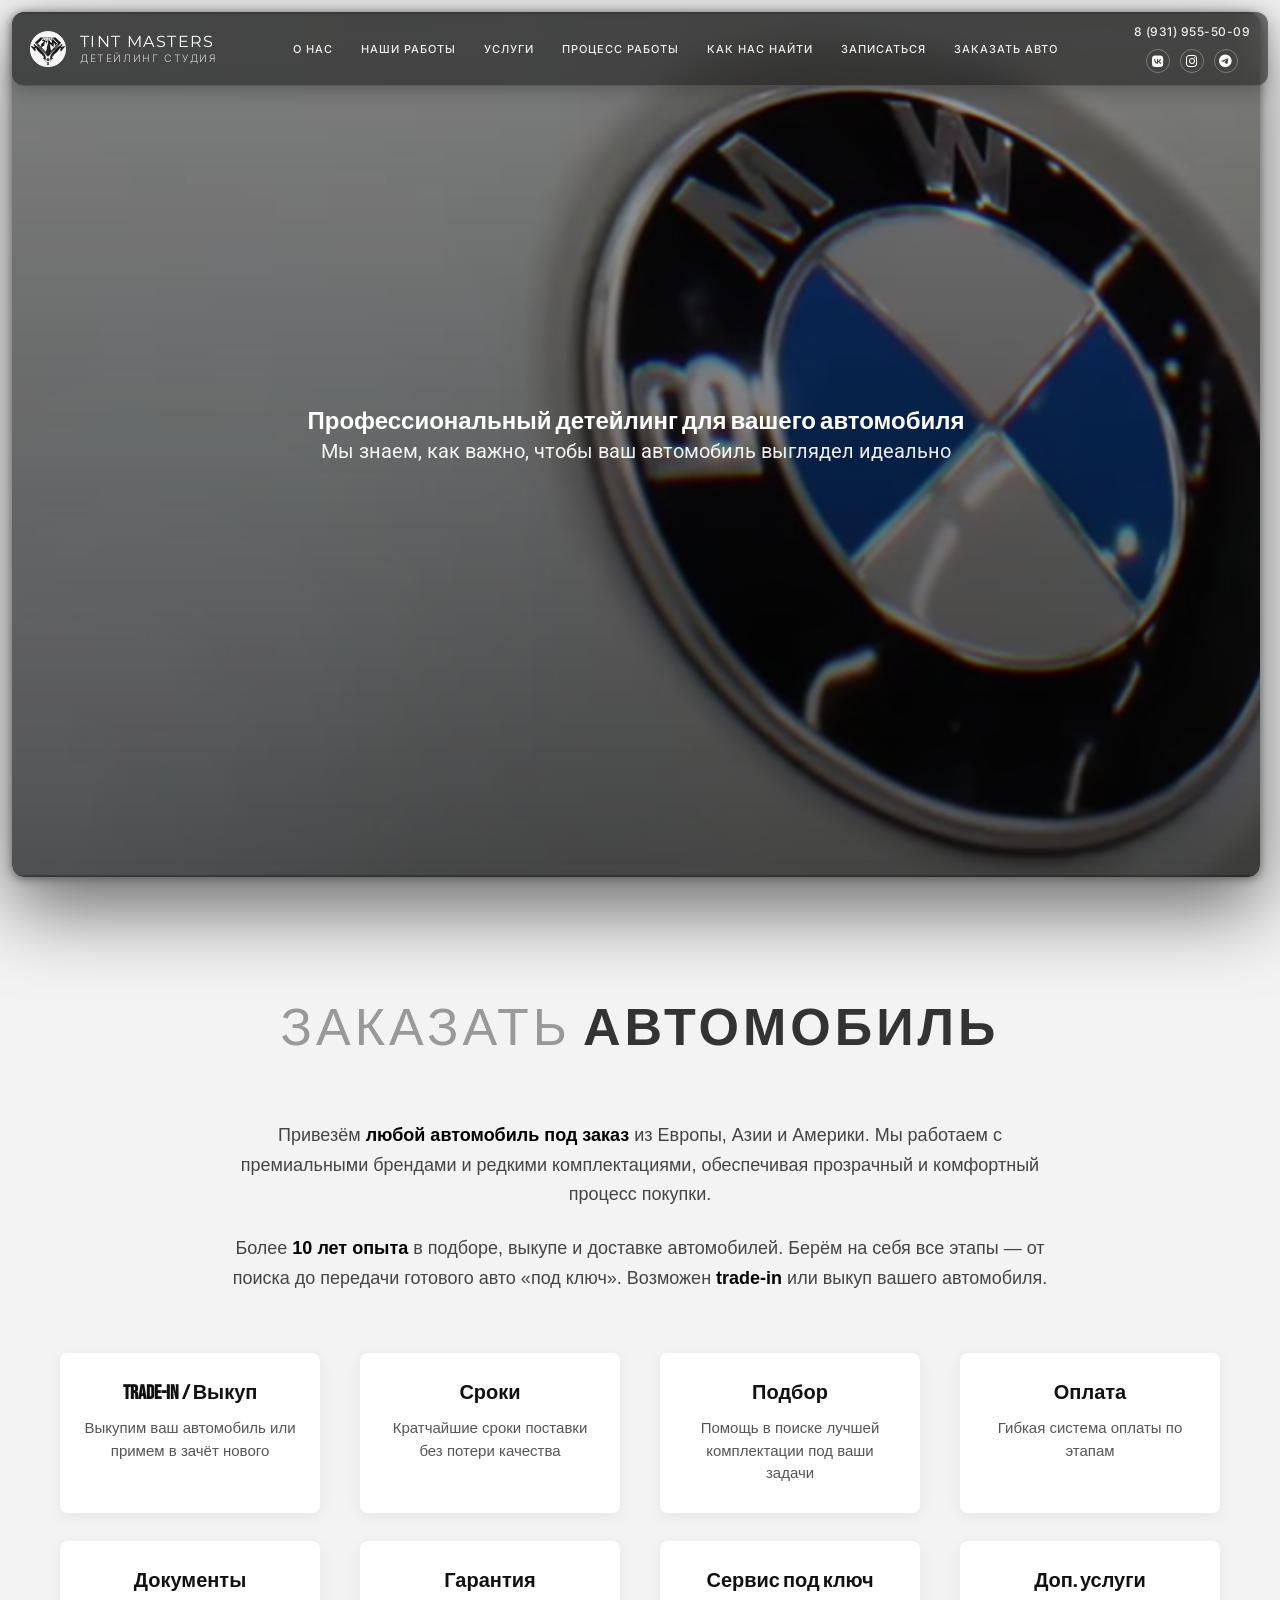
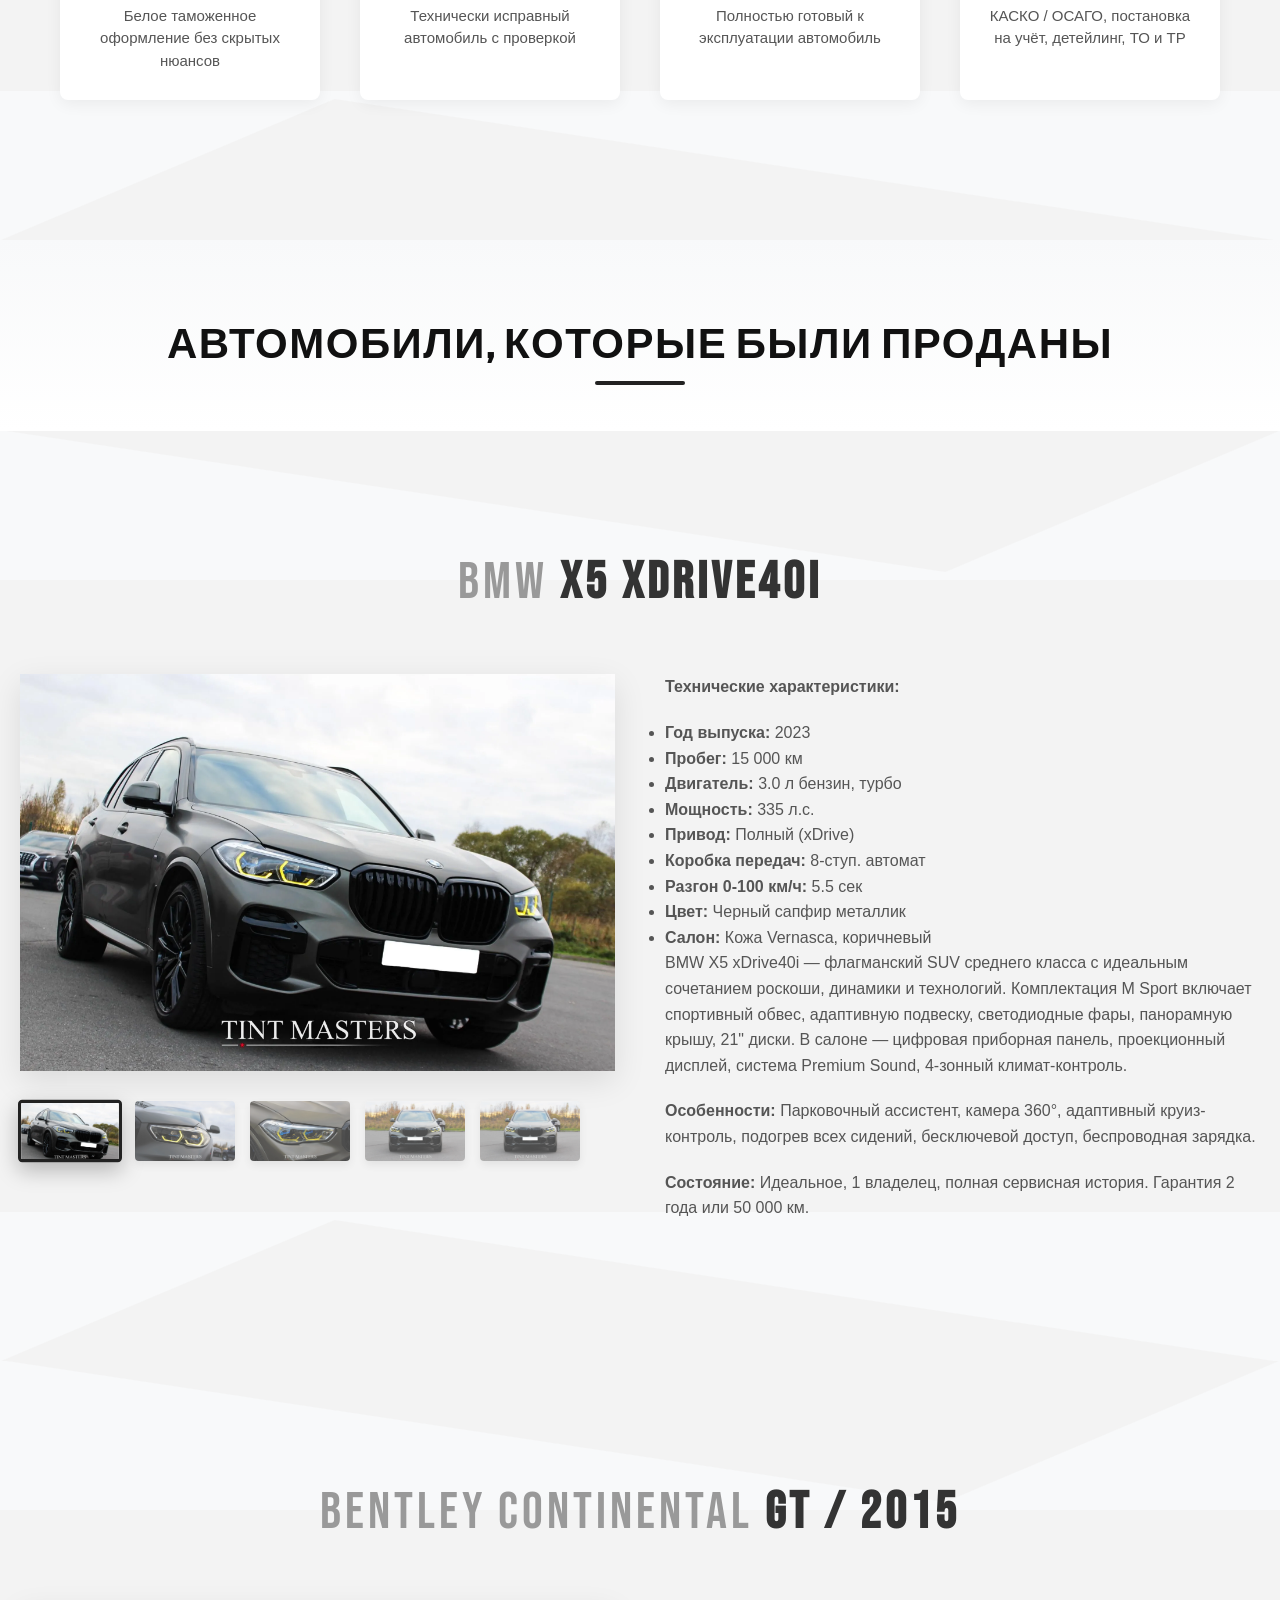
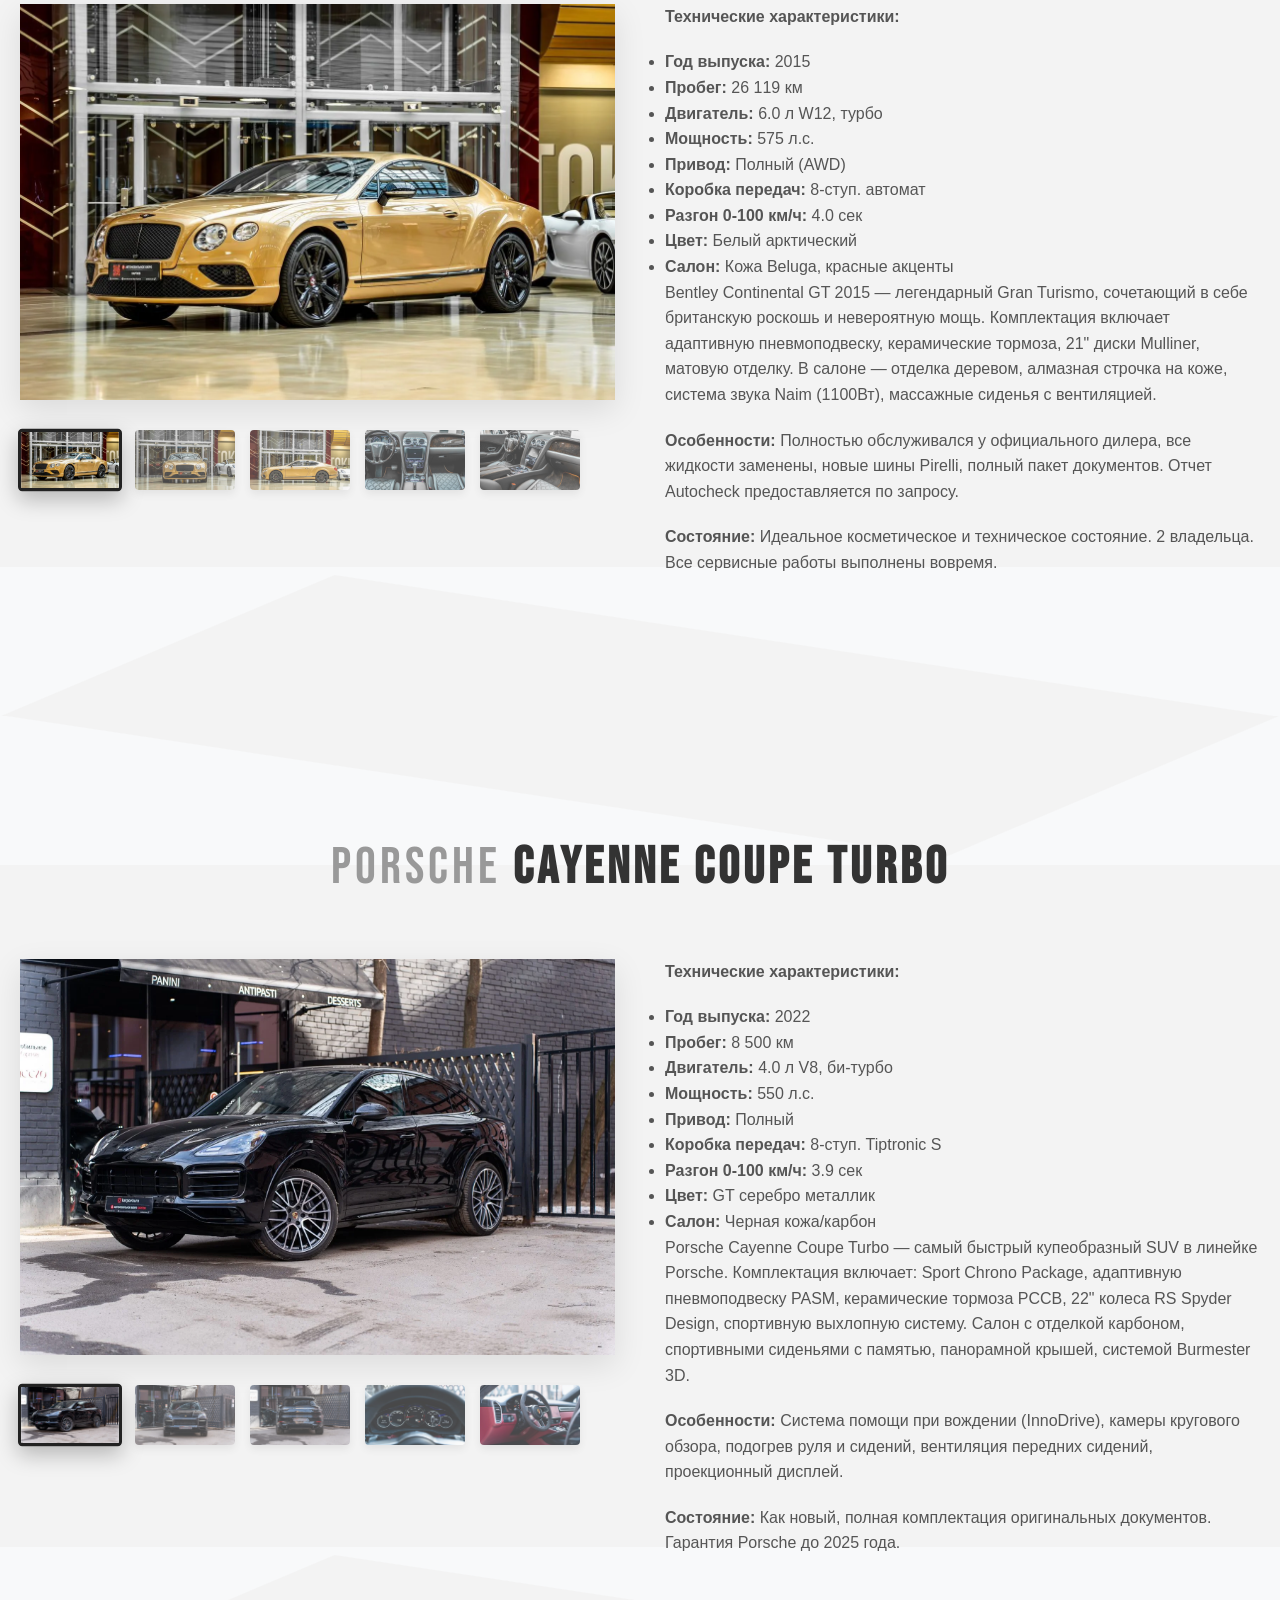
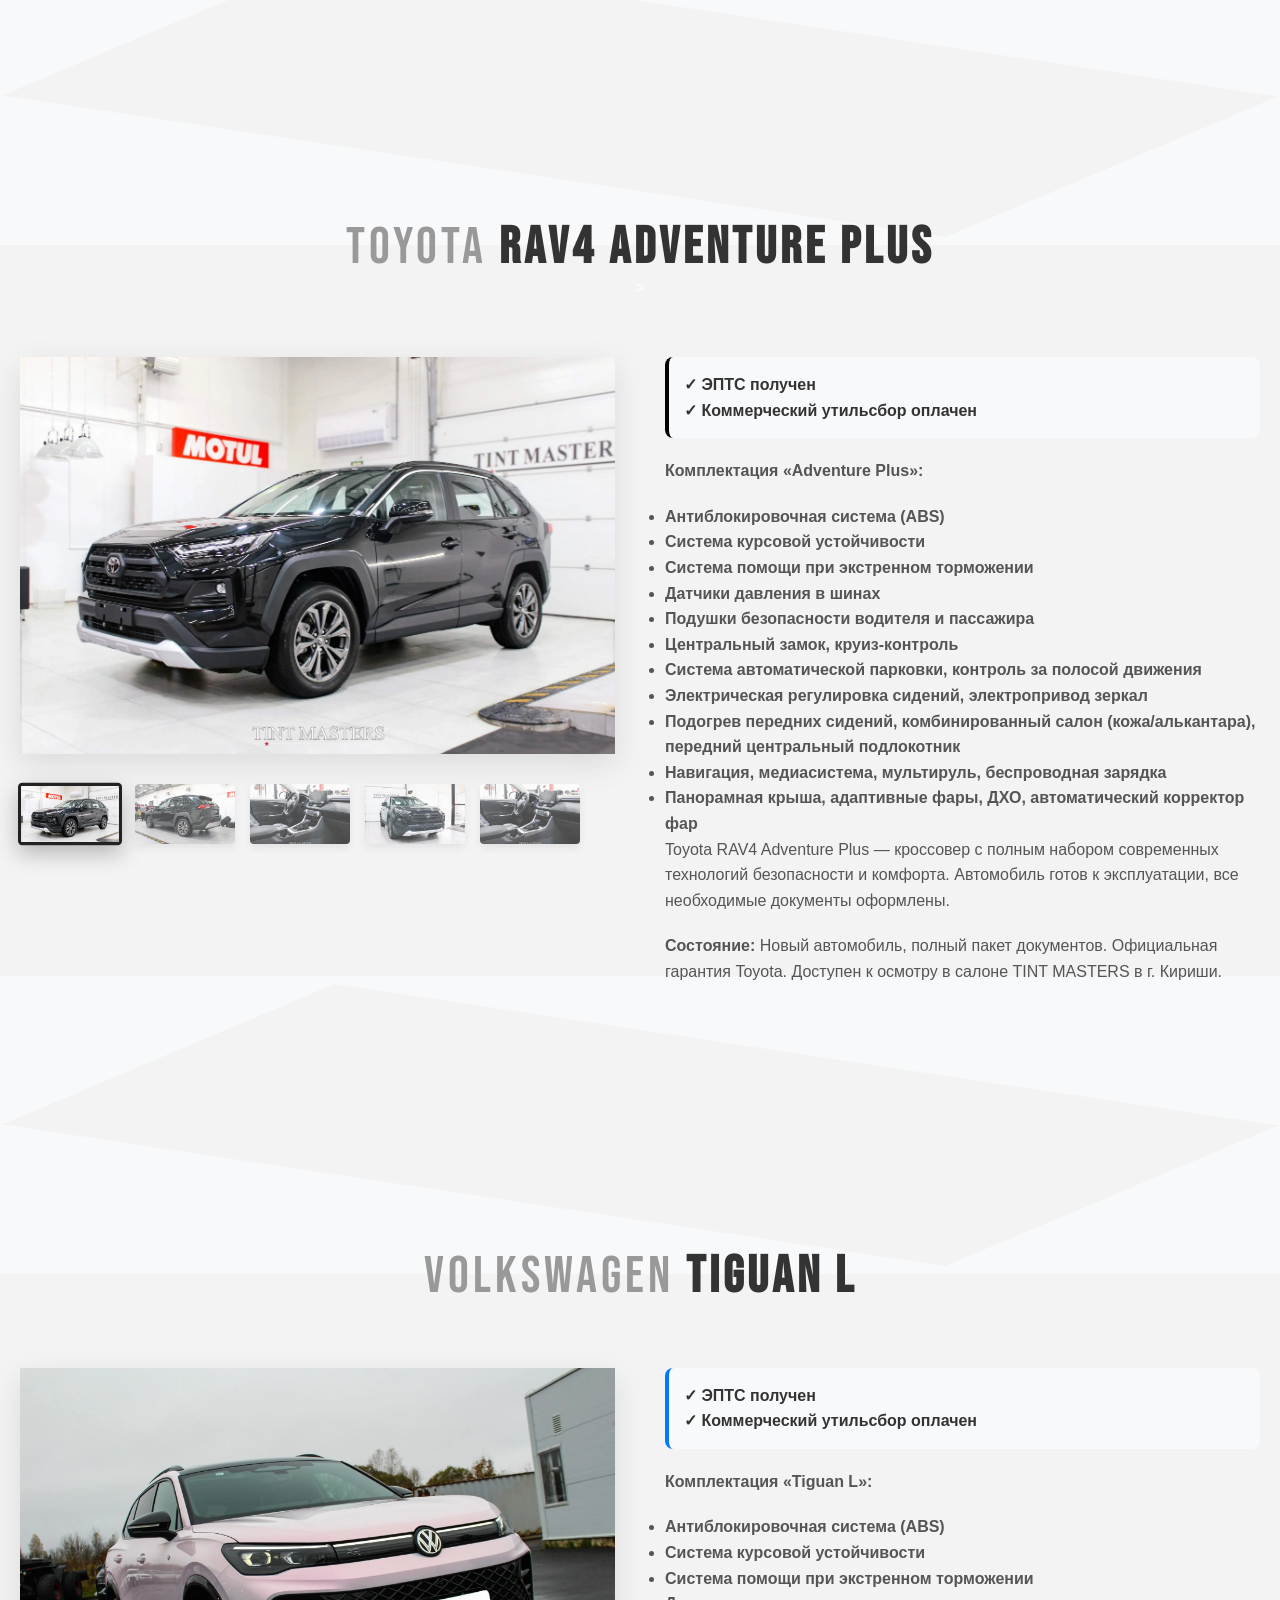
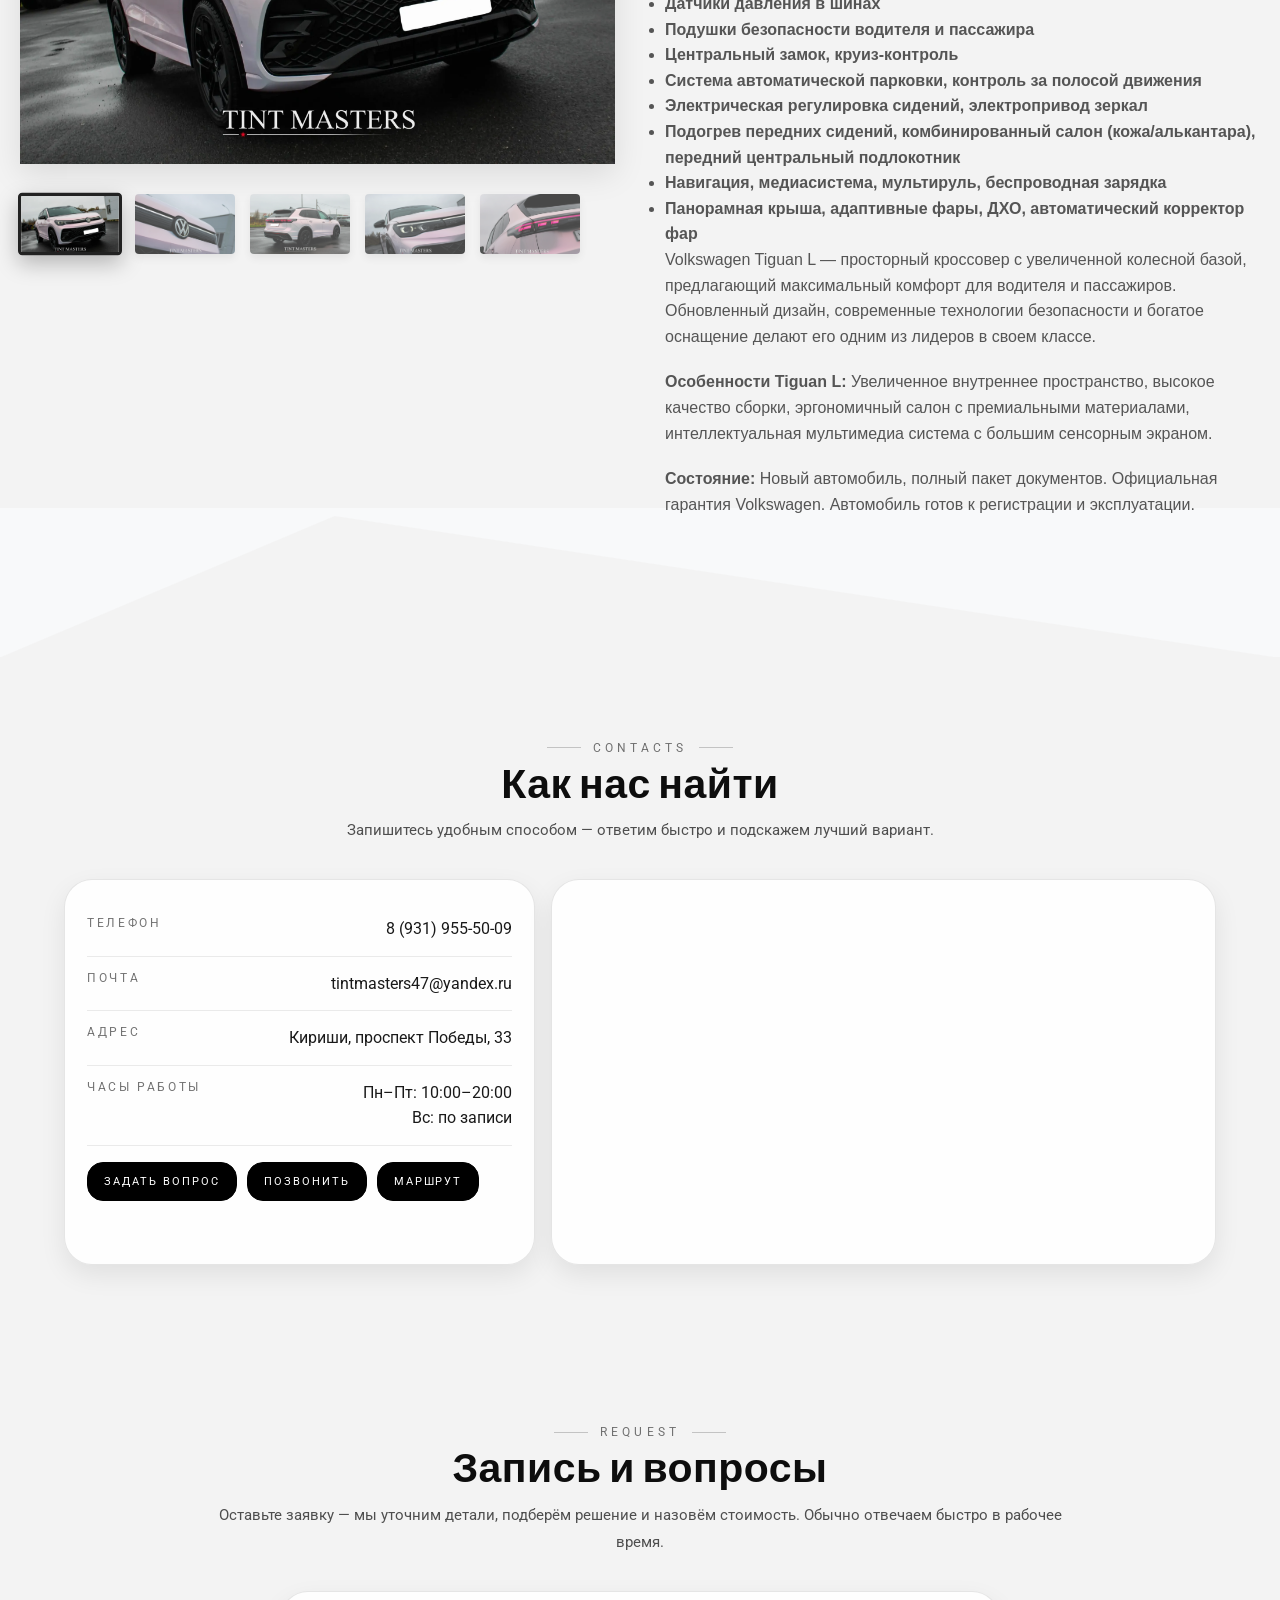
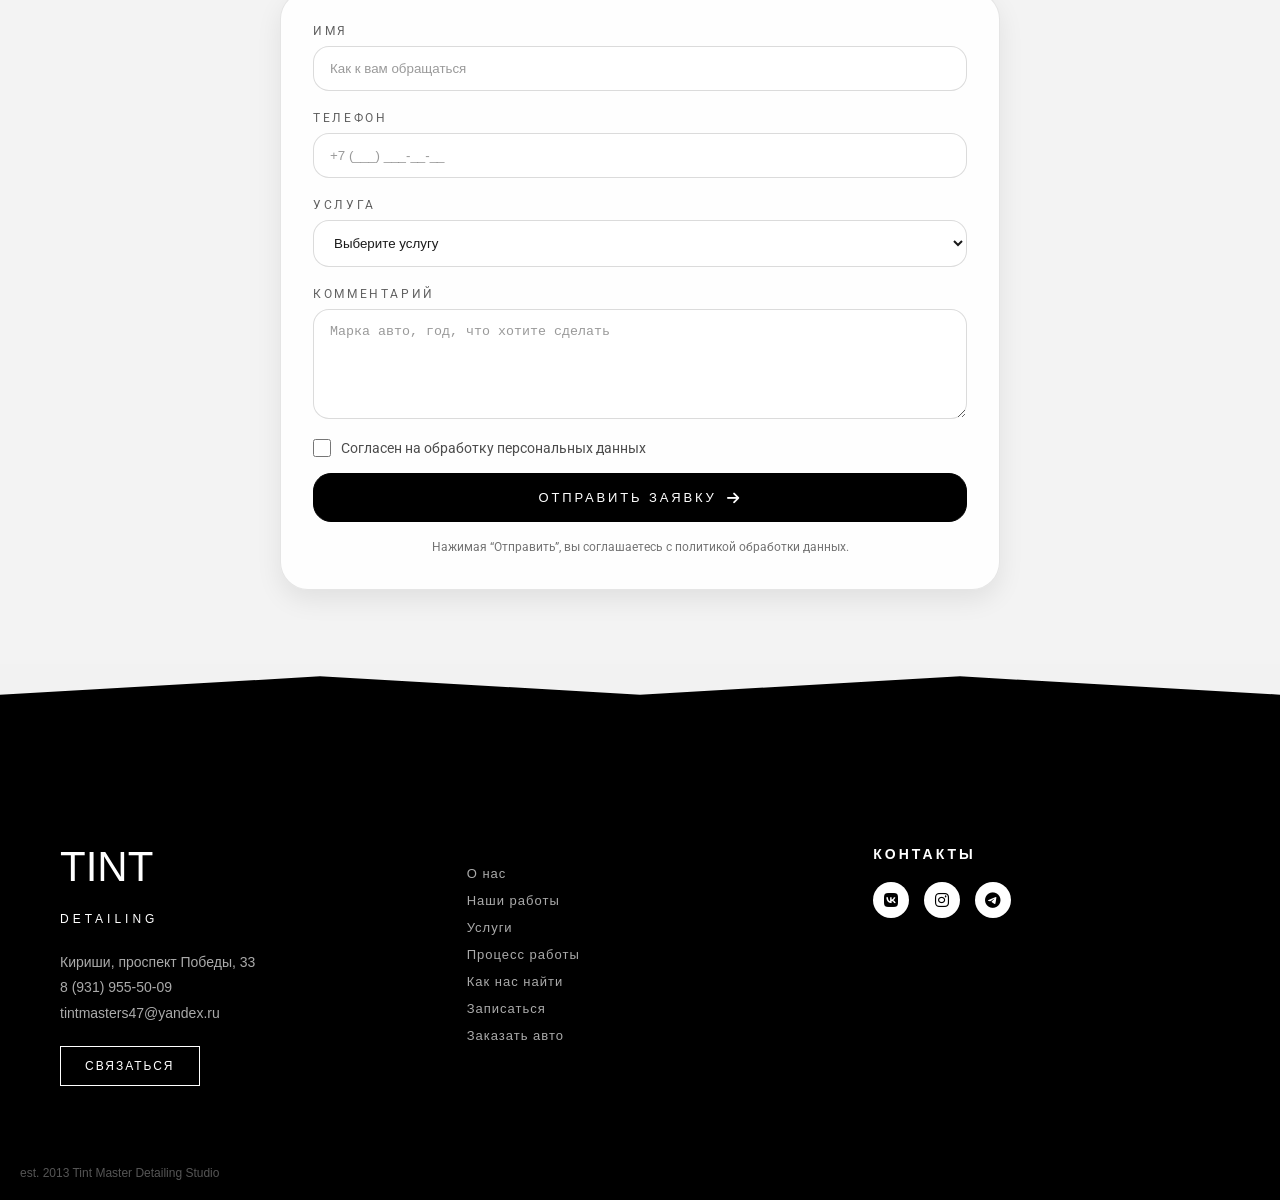
==== commit 36a297d3: "test" ====
--- a/index-Avto.html
+++ b/index-Avto.html
@@ -1330,7 +1330,7 @@
 
 
 
-     <!-- СТИЛЬНАЯ ФОРМА (вопрос/запись) -->
+      <!-- СТИЛЬНАЯ ФОРМА (вопрос/запись) -->
  <section id="form" class="section section--dark section--cta reveal">
     <div class="sec-head">
       <div class="sec-kicker">REQUEST</div>
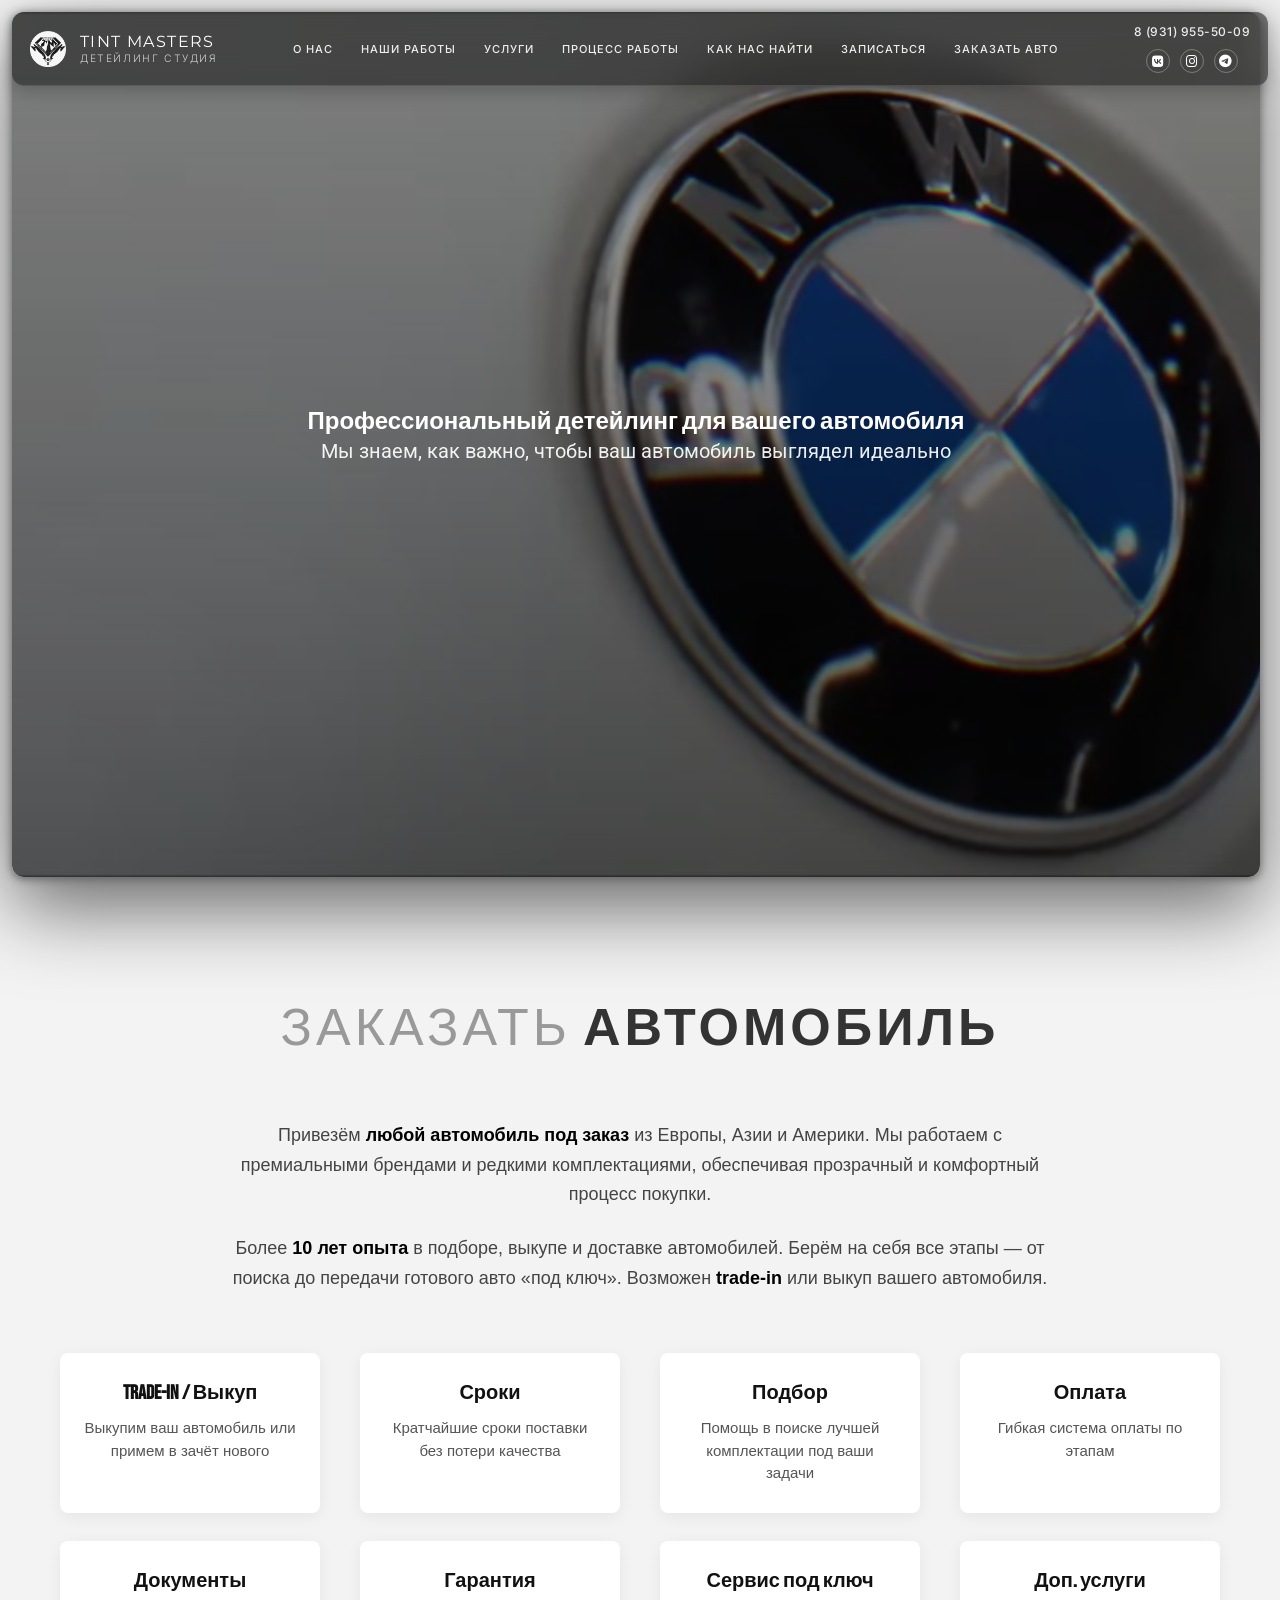
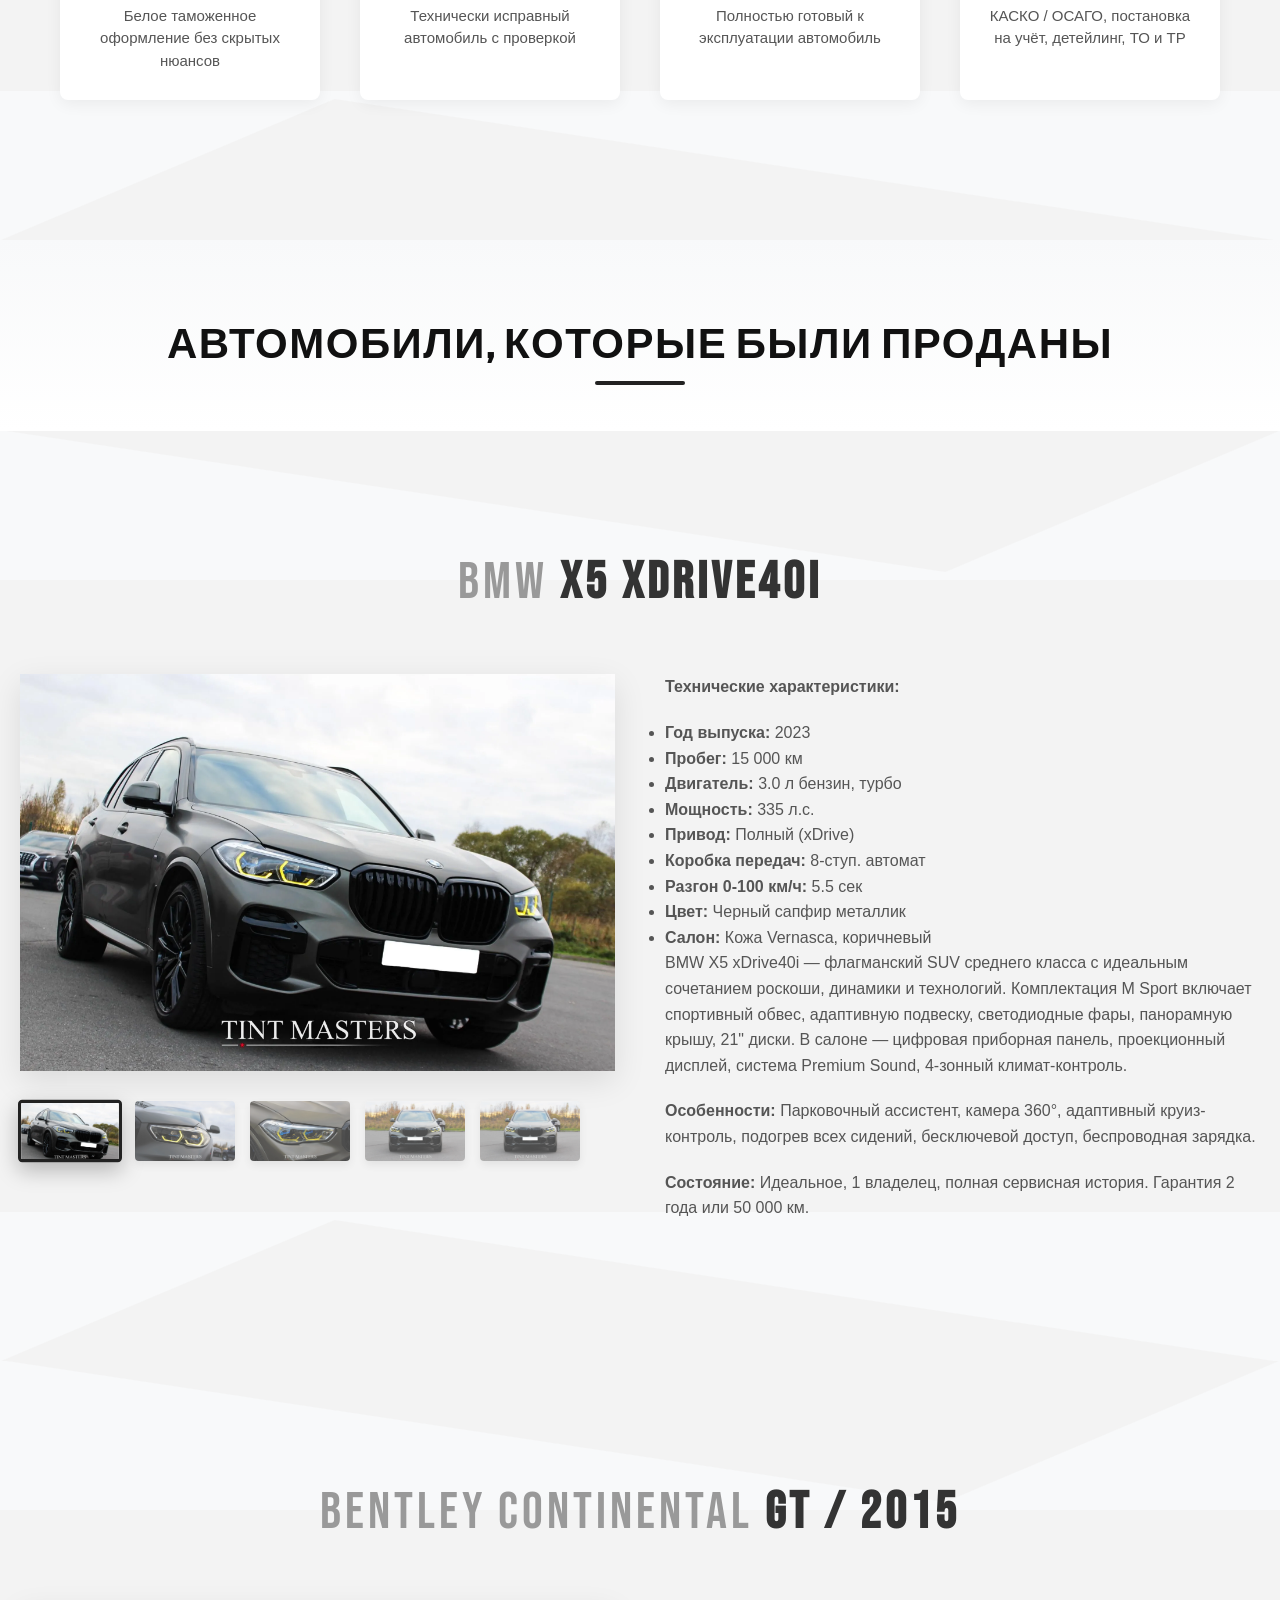
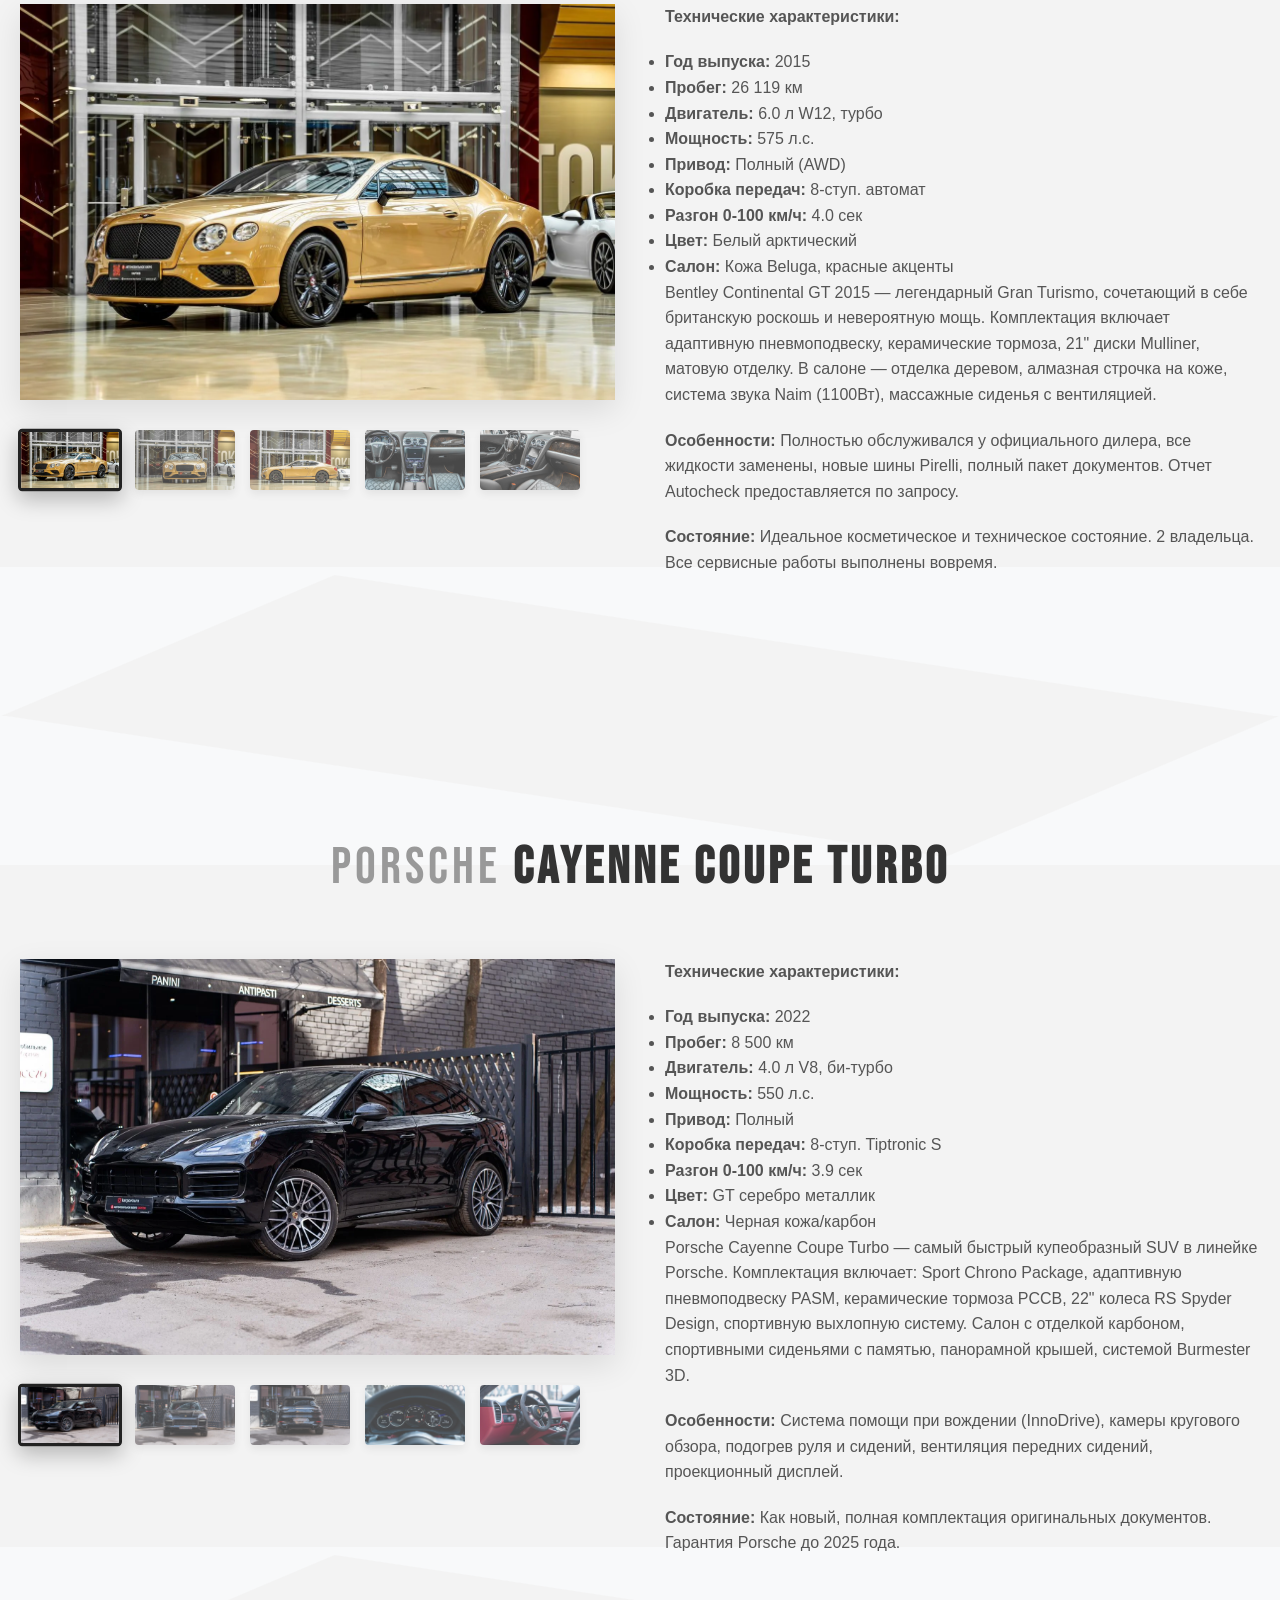
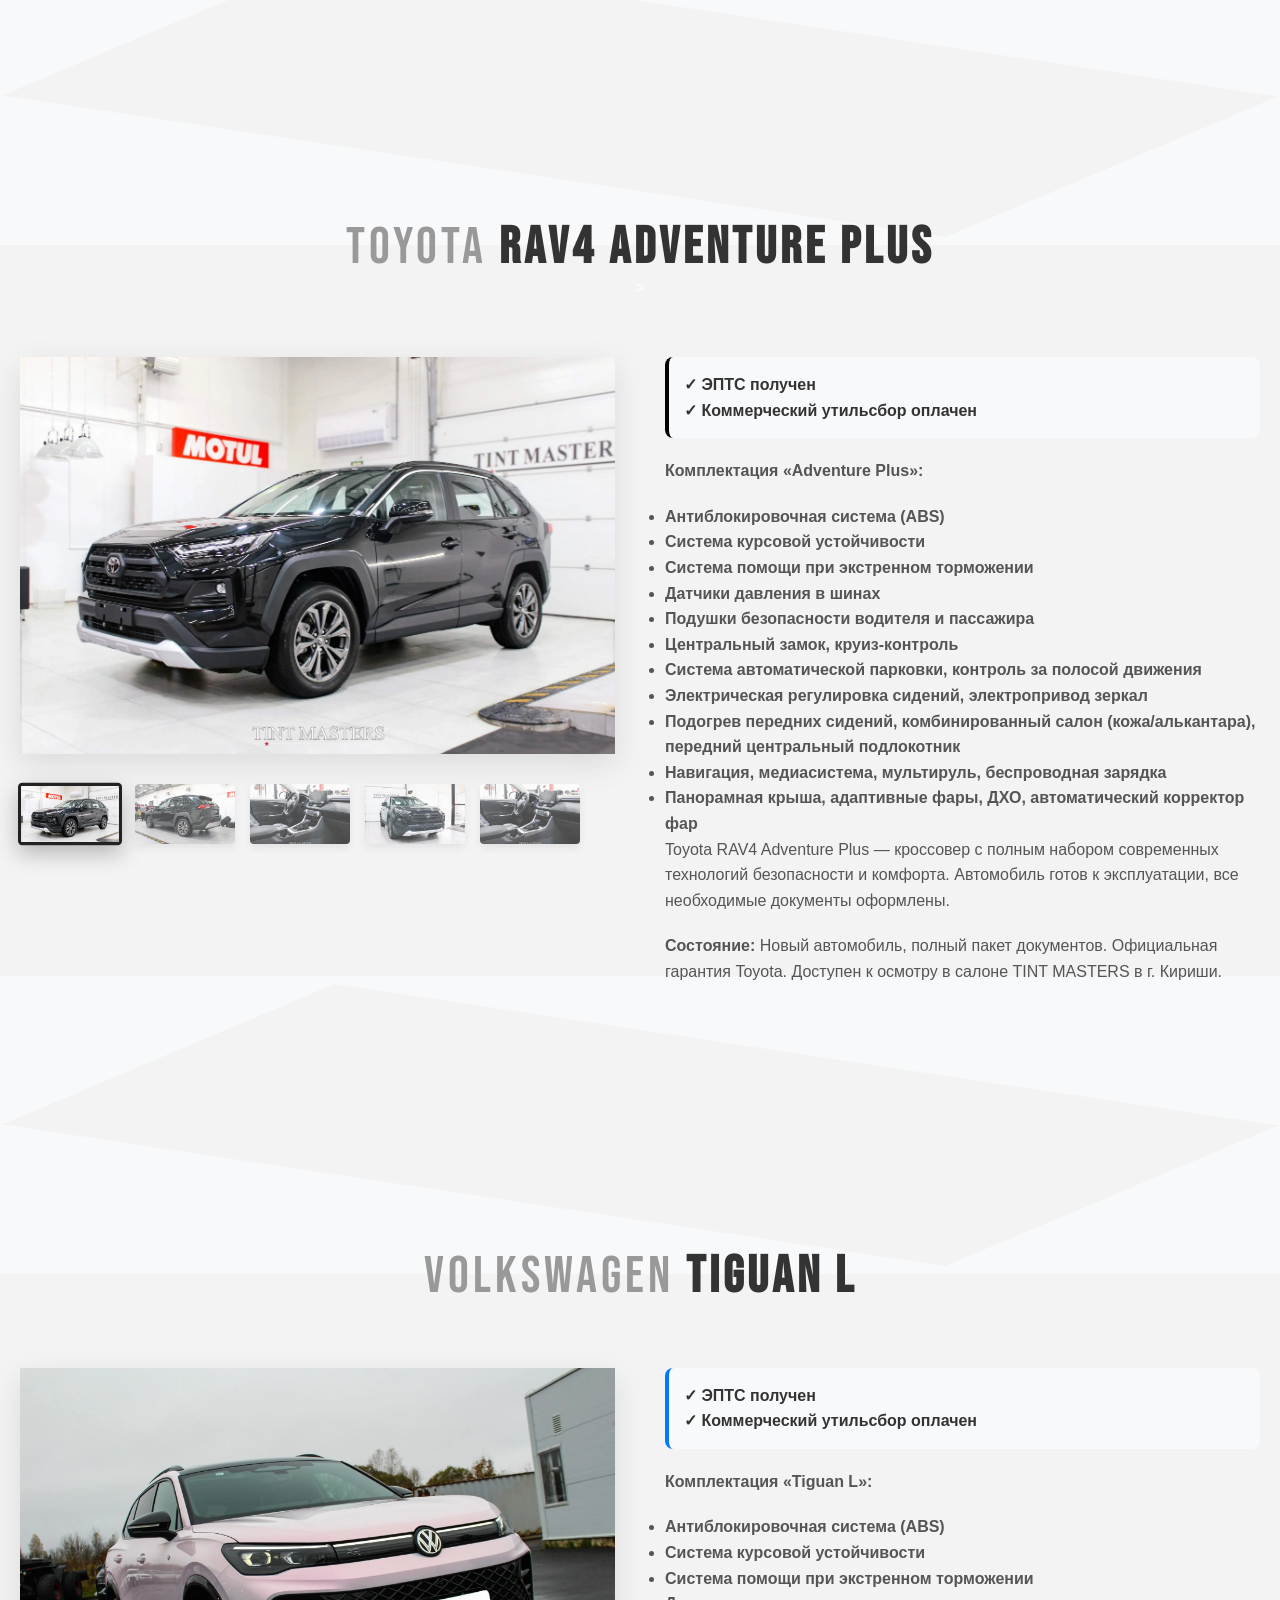
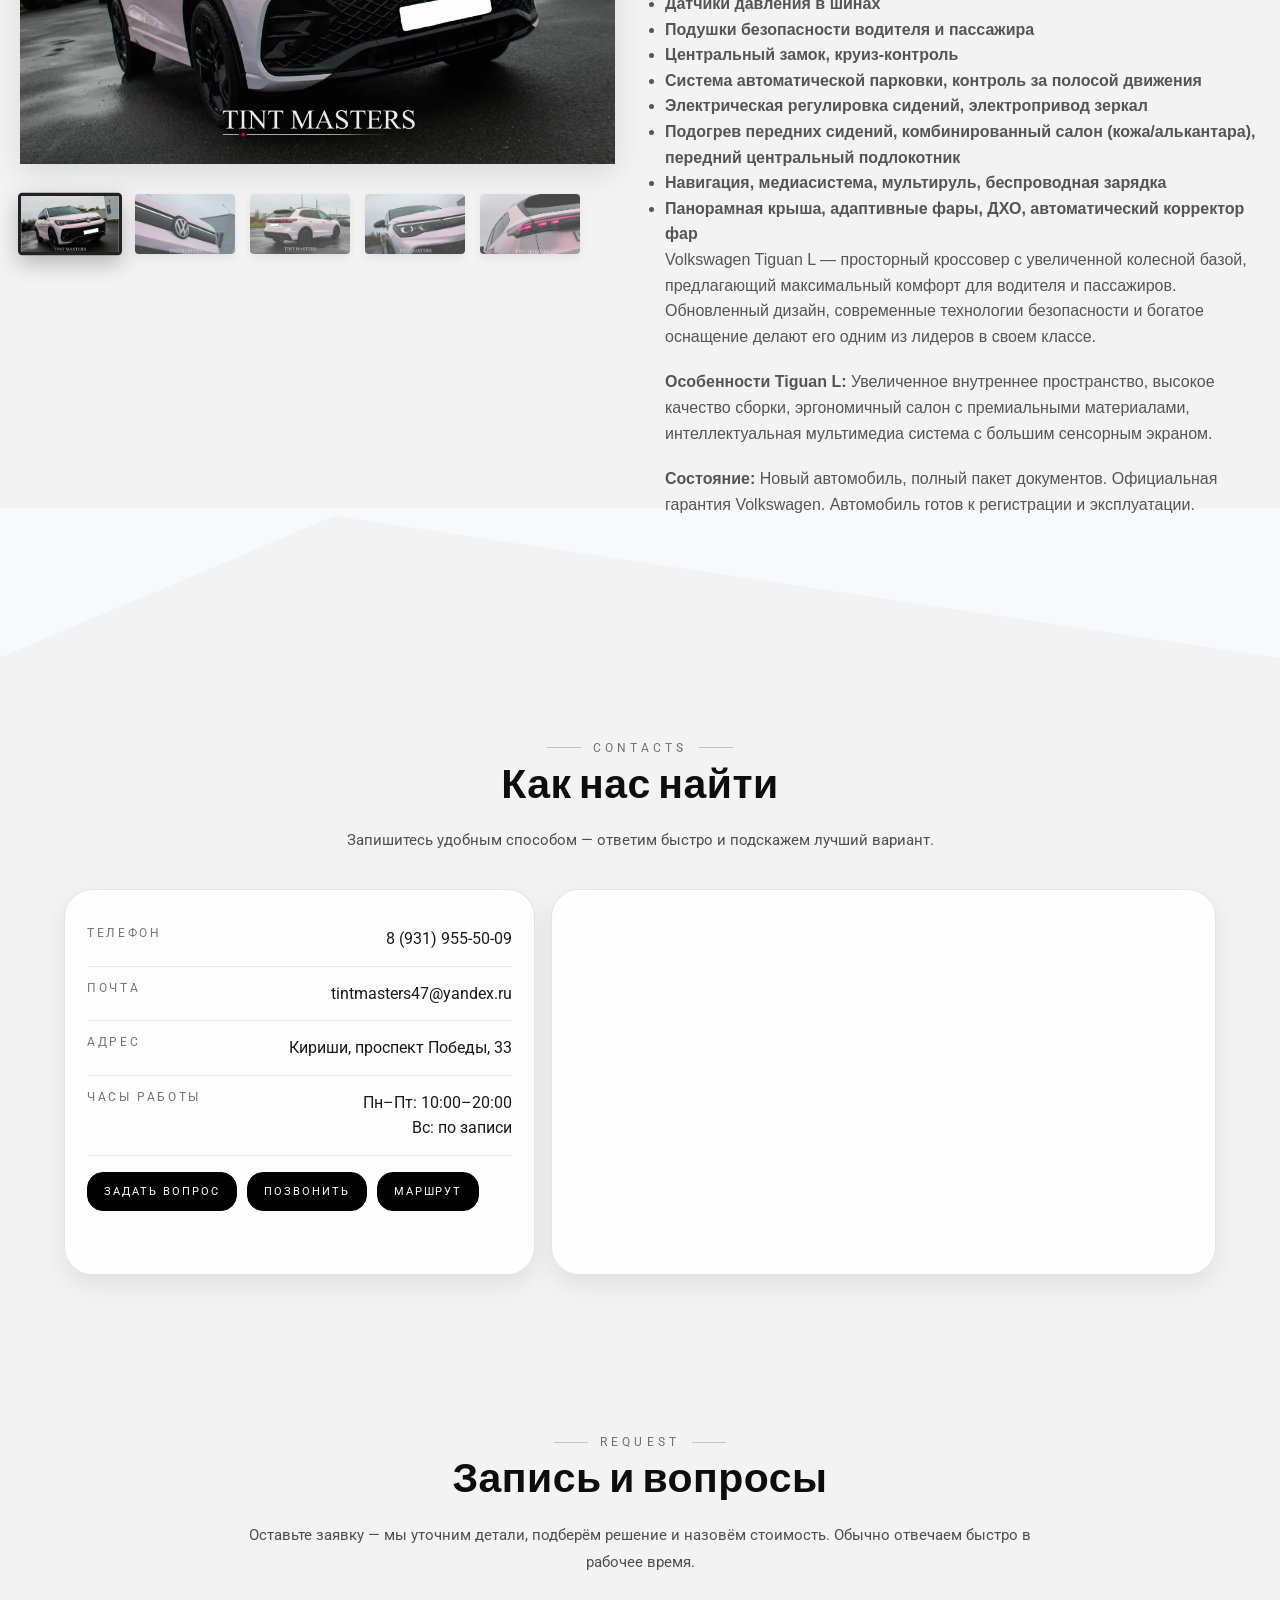
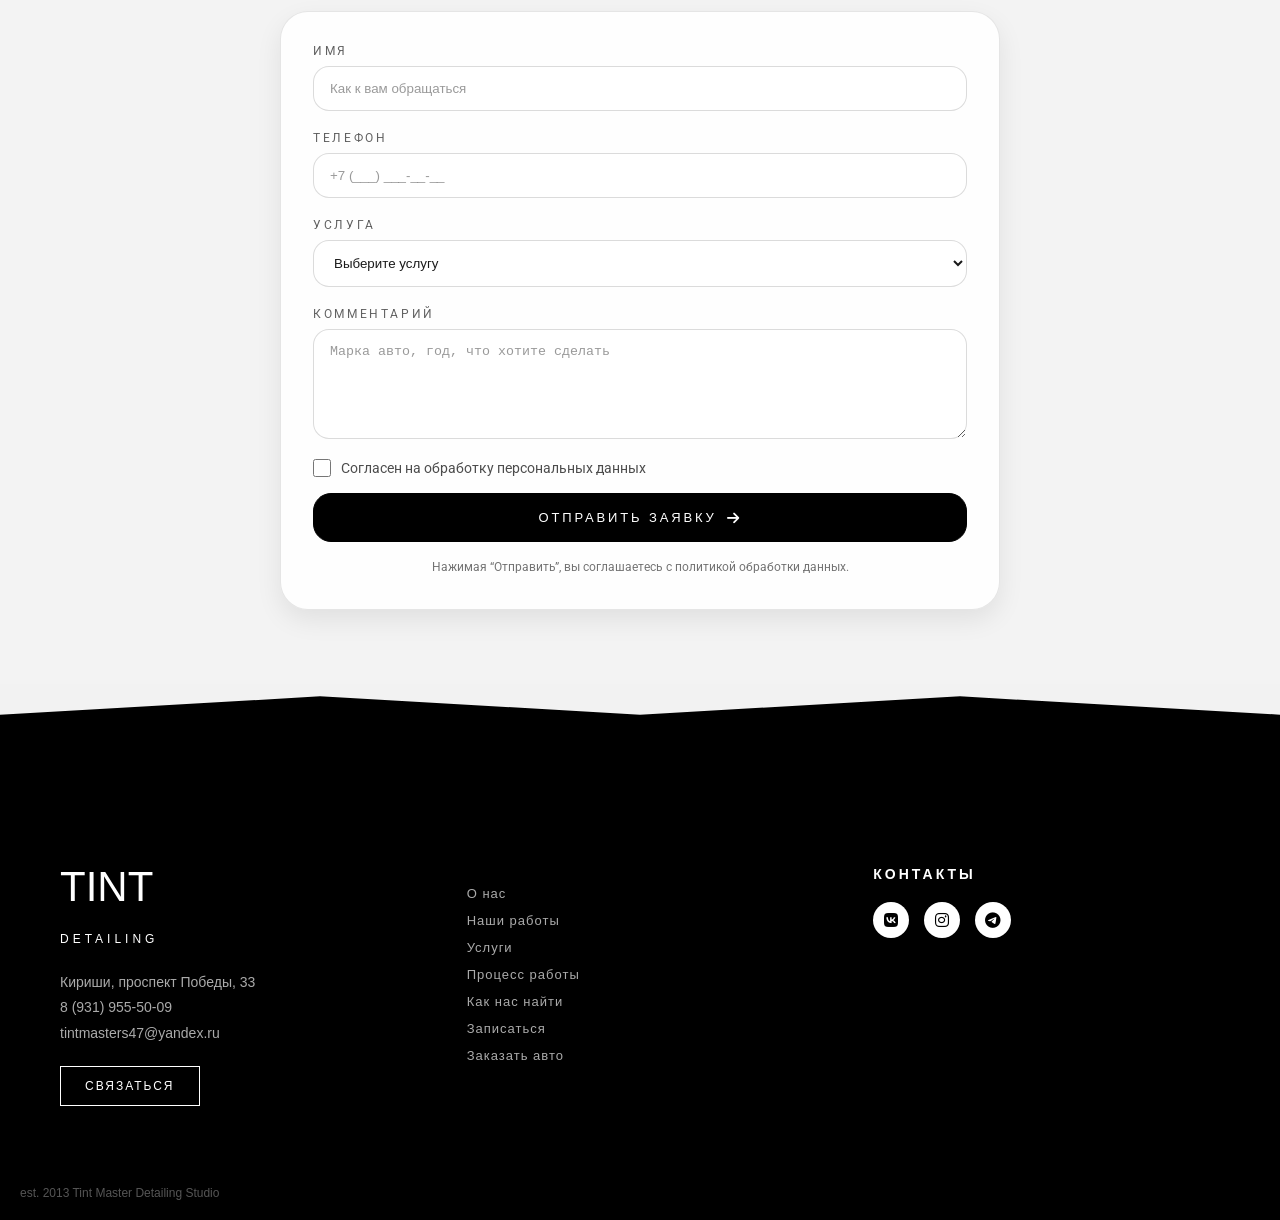
==== commit d0d047ce: "test" ====
--- a/index-Avto.html
+++ b/index-Avto.html
@@ -1245,6 +1245,7 @@
 
             .description {
                 font-size: 15px;
+                margin: 20px;
             }
 
 
--- a/static/style.css
+++ b/static/style.css
@@ -111,7 +111,7 @@
 }
 
 .sec-sub {
-  margin: 0;
+  margin: 20px;
   font-size: 15px;
   line-height: 1.85;
   color: var(--muted);
@@ -2462,7 +2462,7 @@
   }
 
   .step-card {
-    display: flex;
+    /* display: flex; */
     align-items: flex-start;
     gap: 20px;
     width: 100%;
